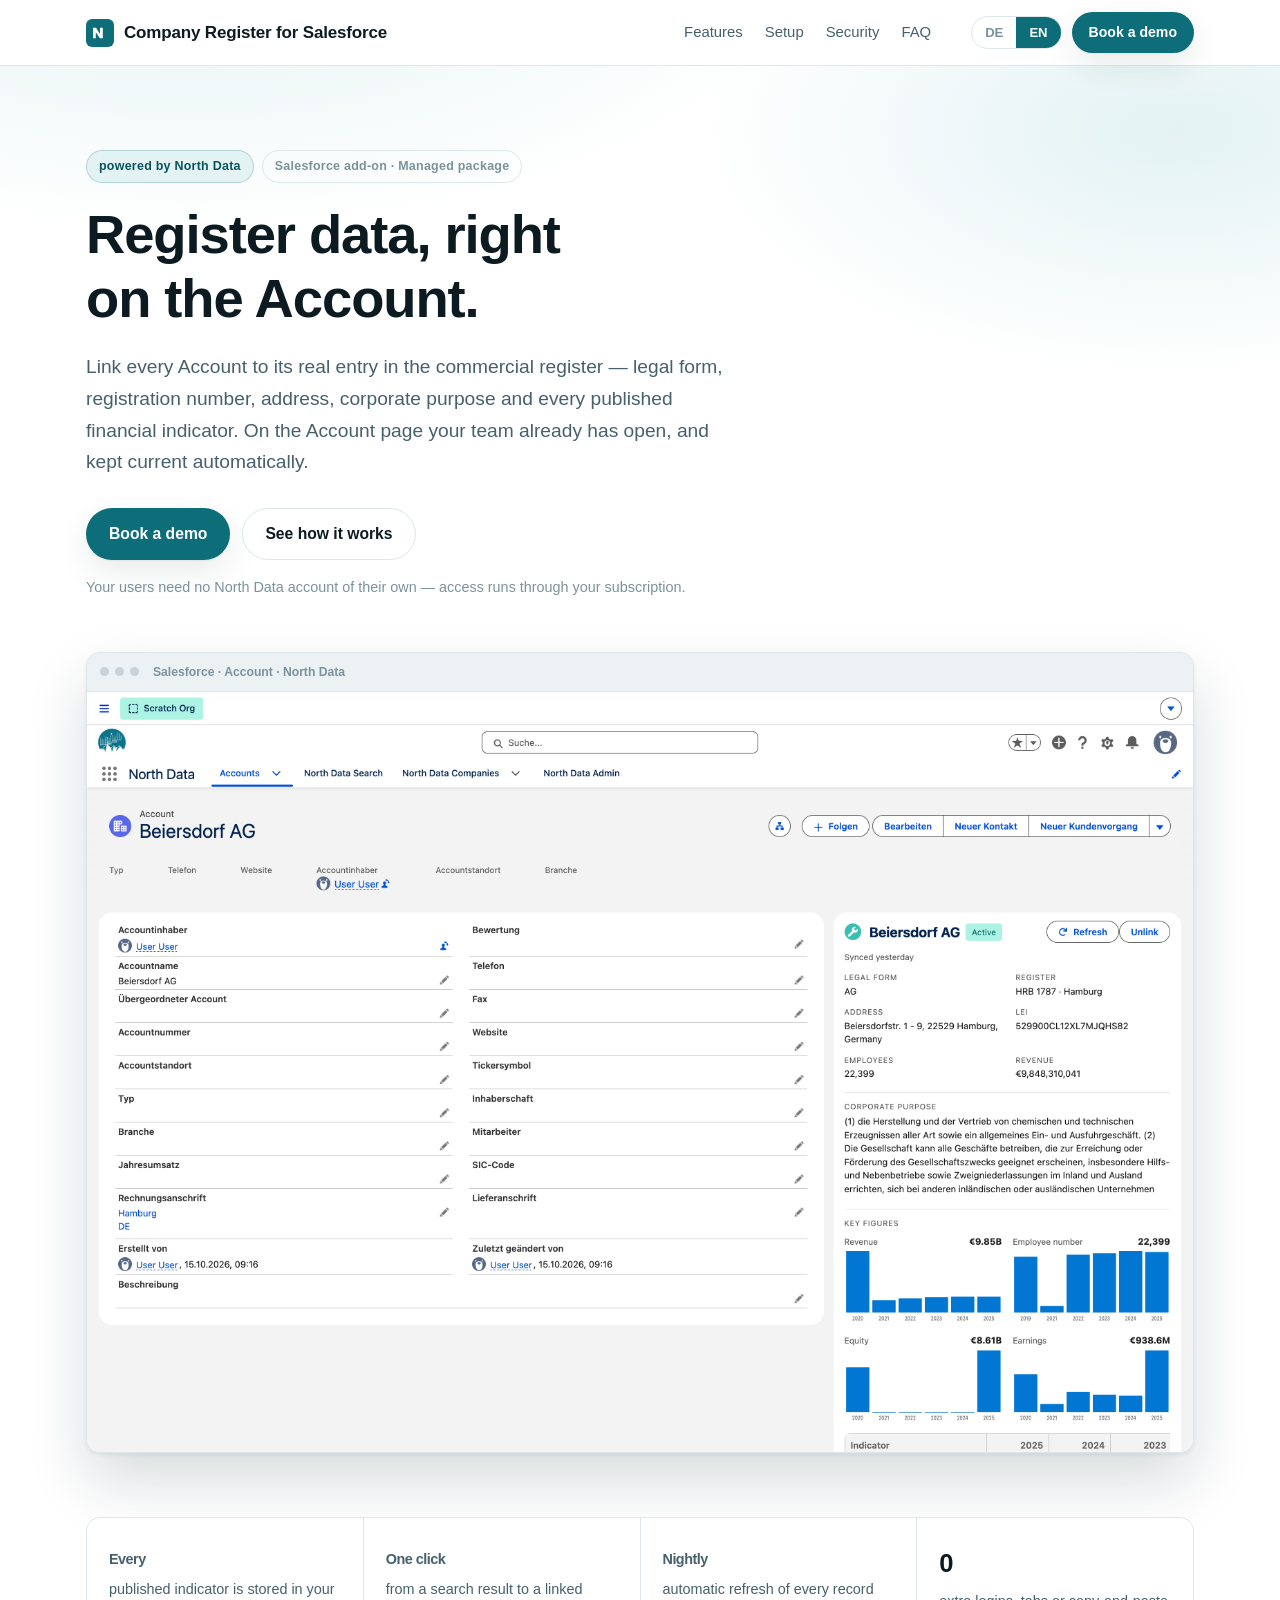
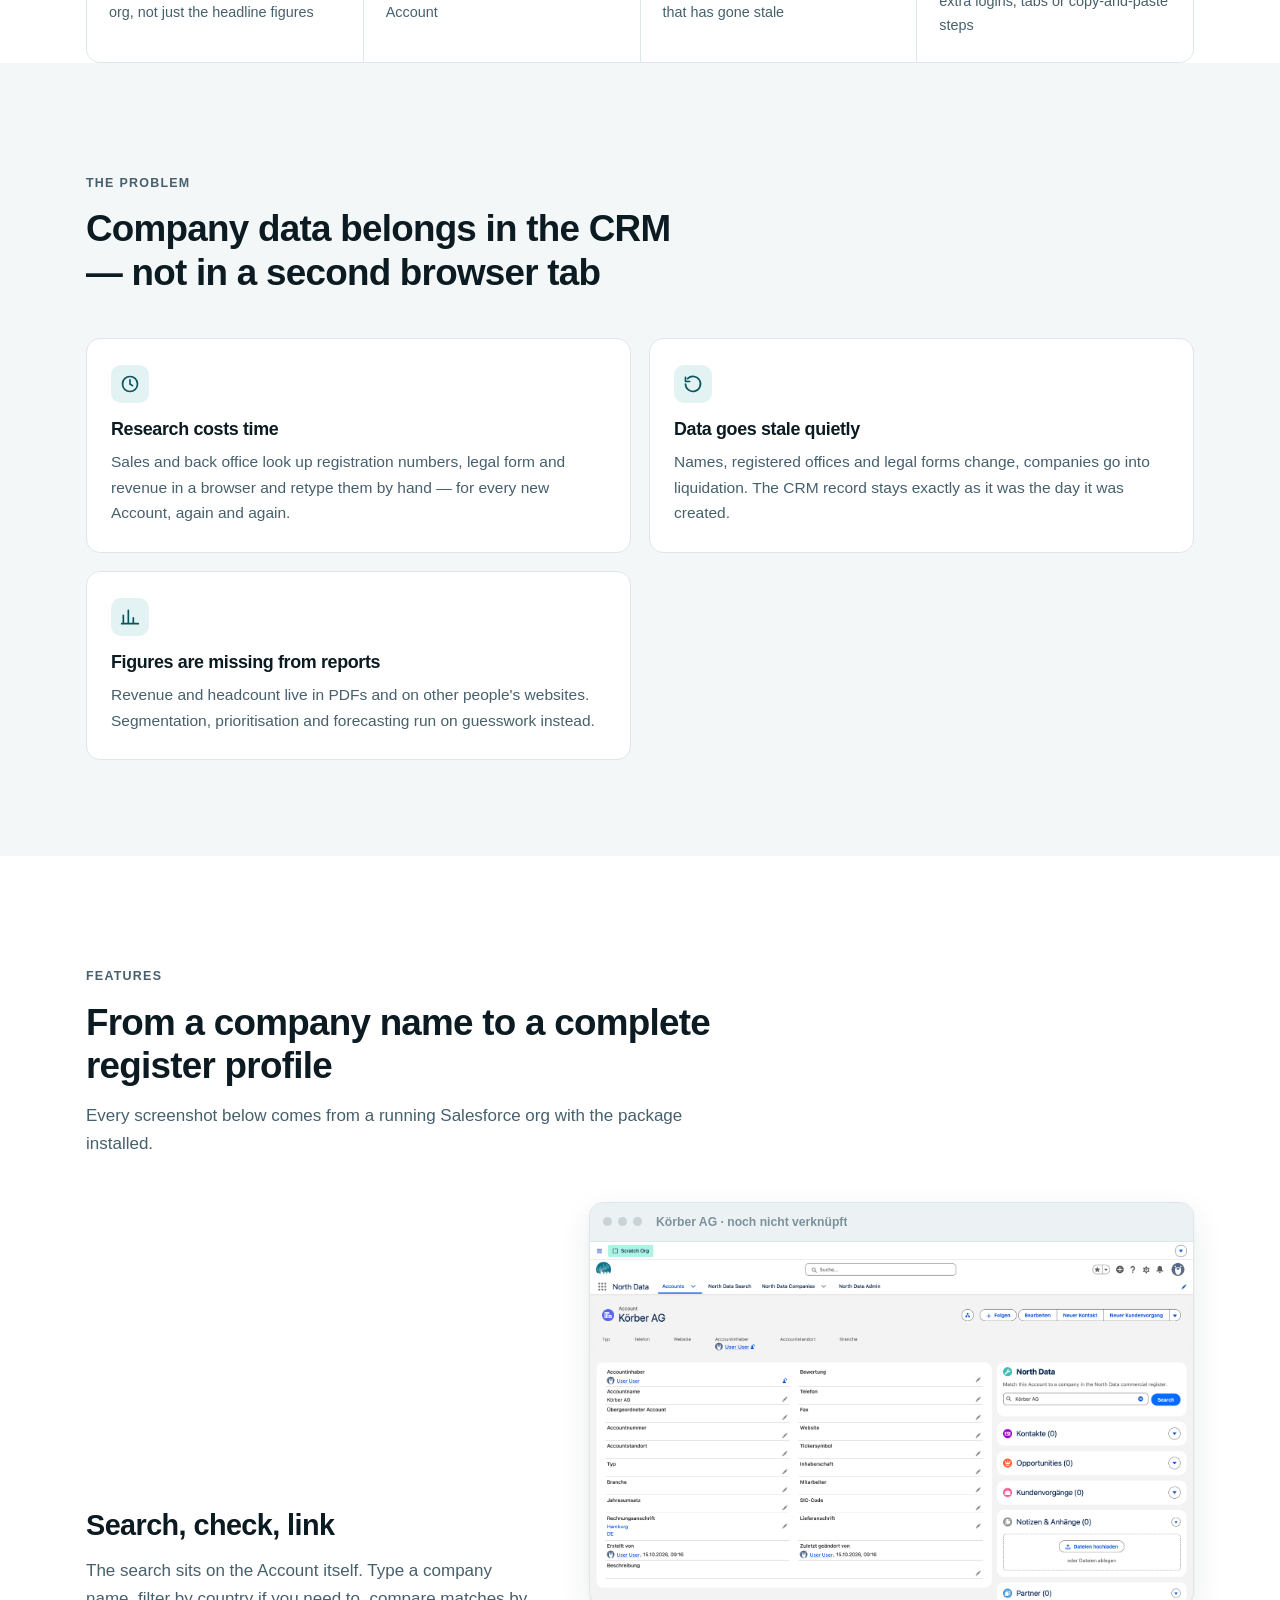
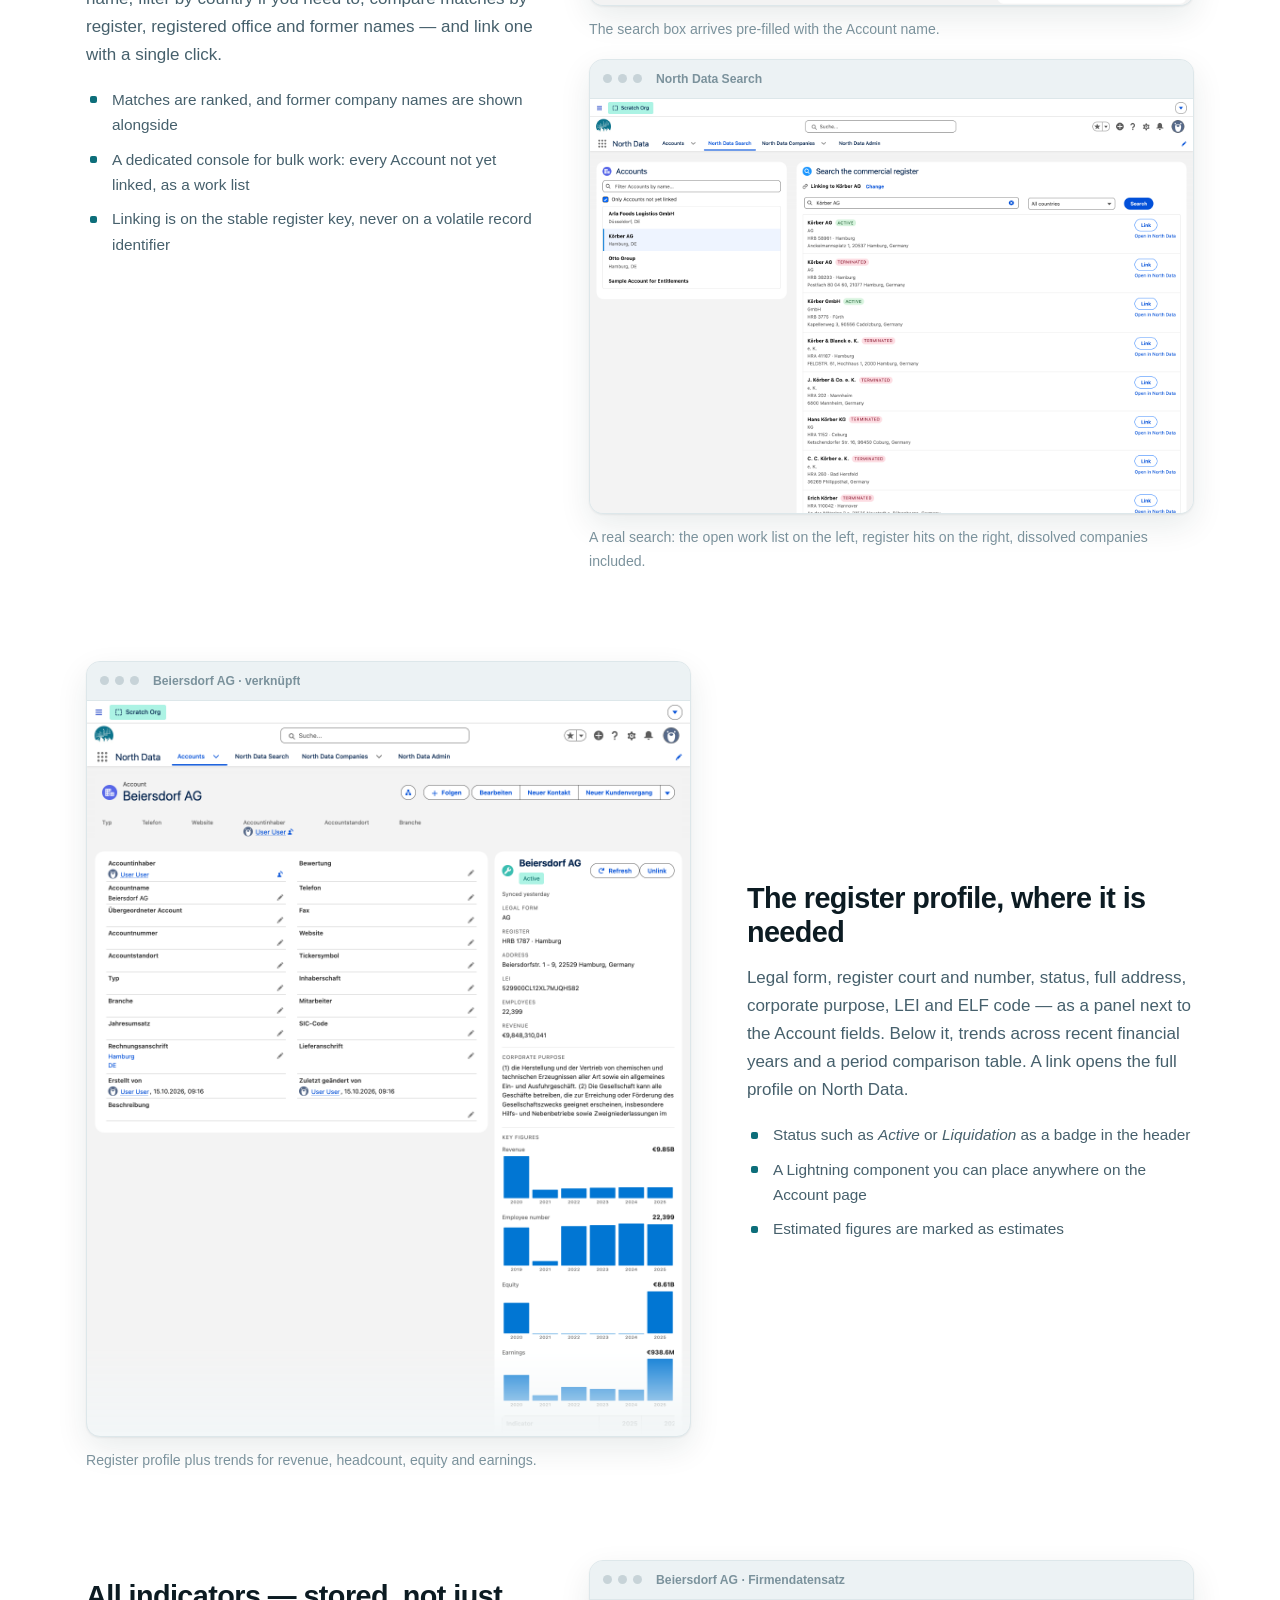
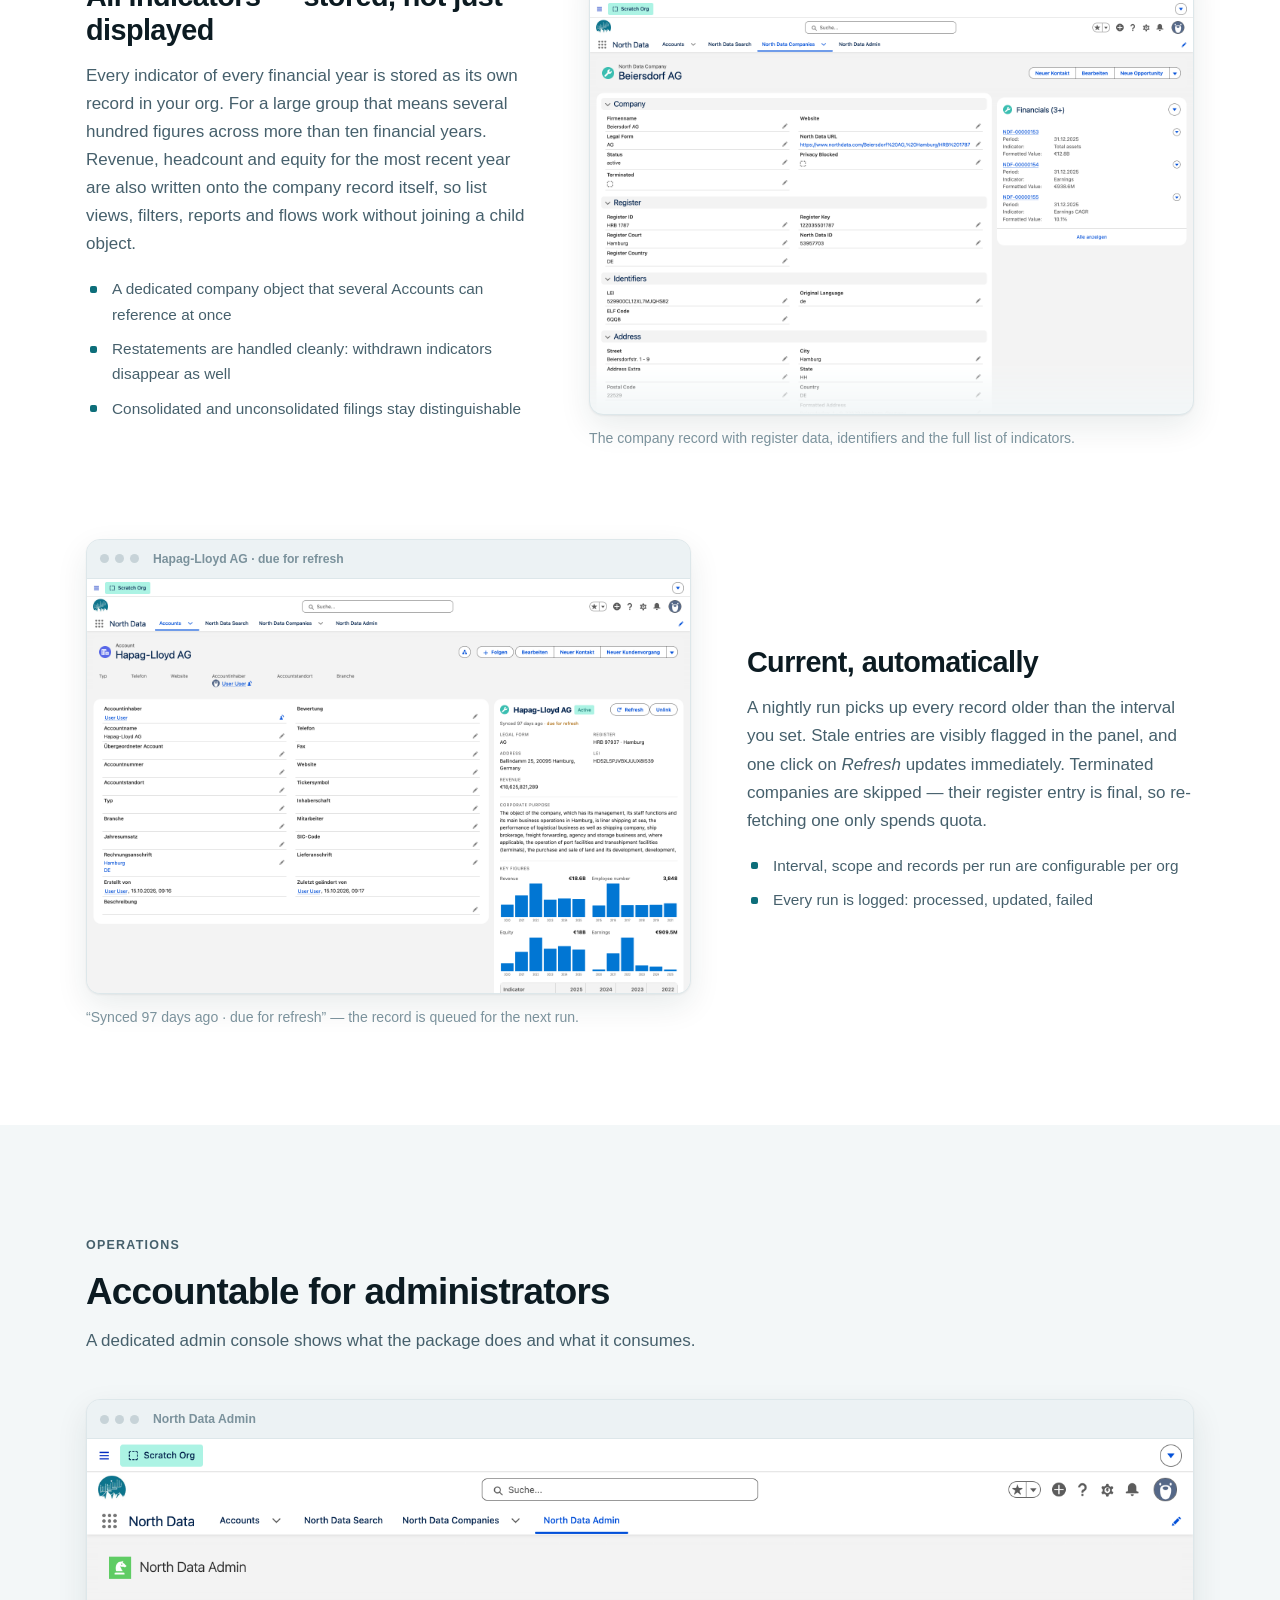
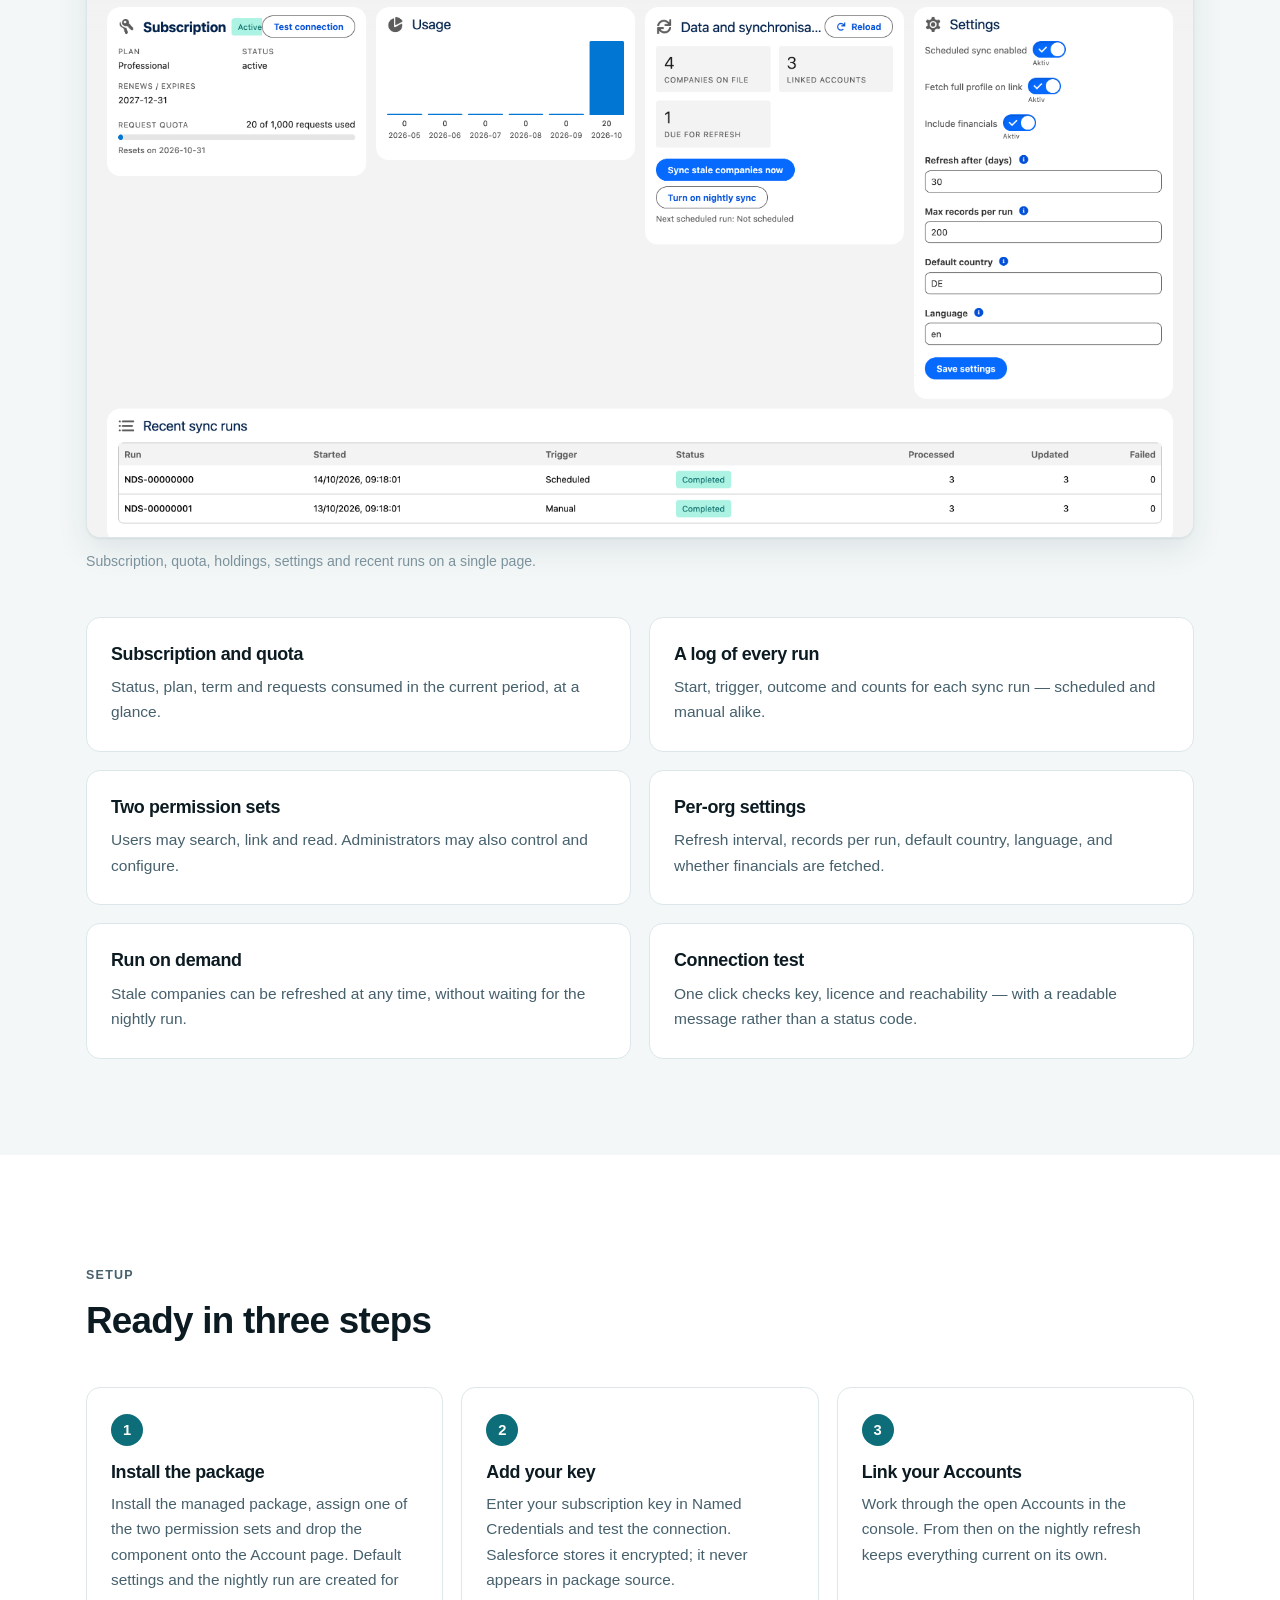
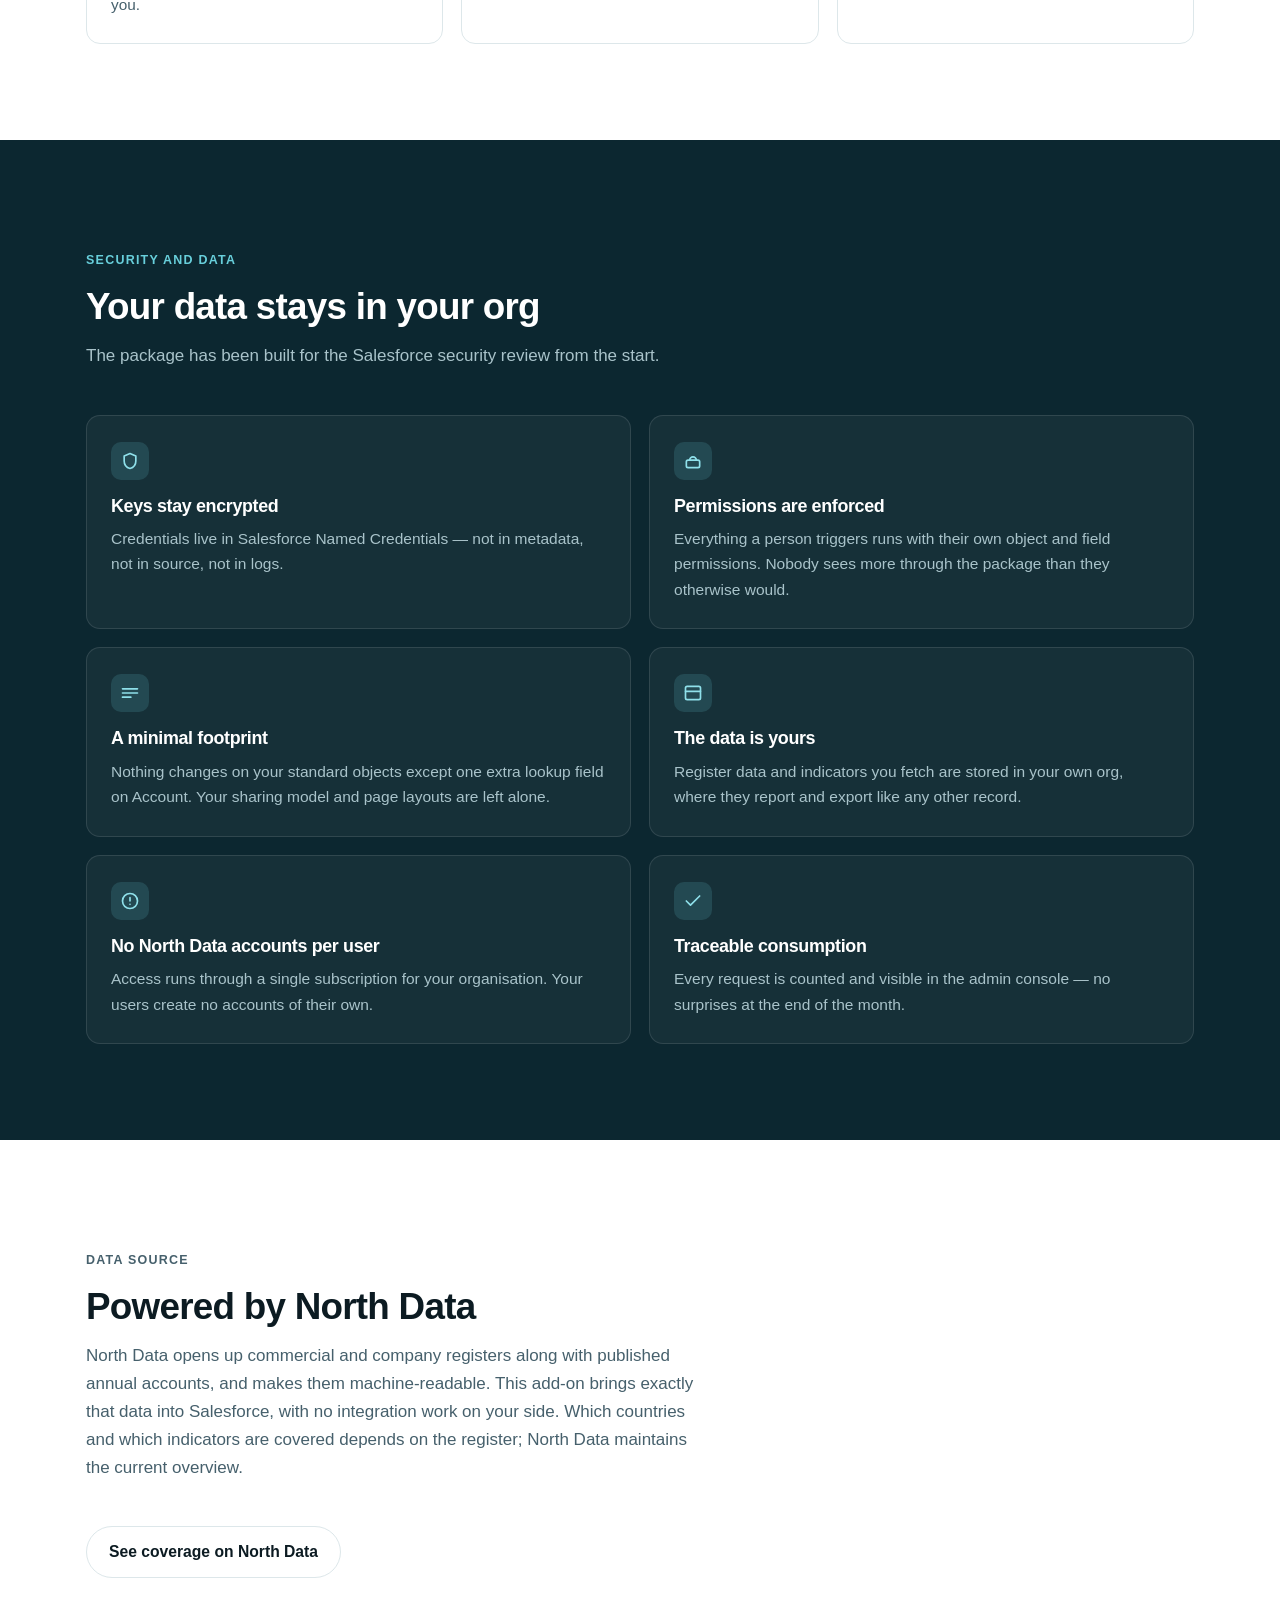
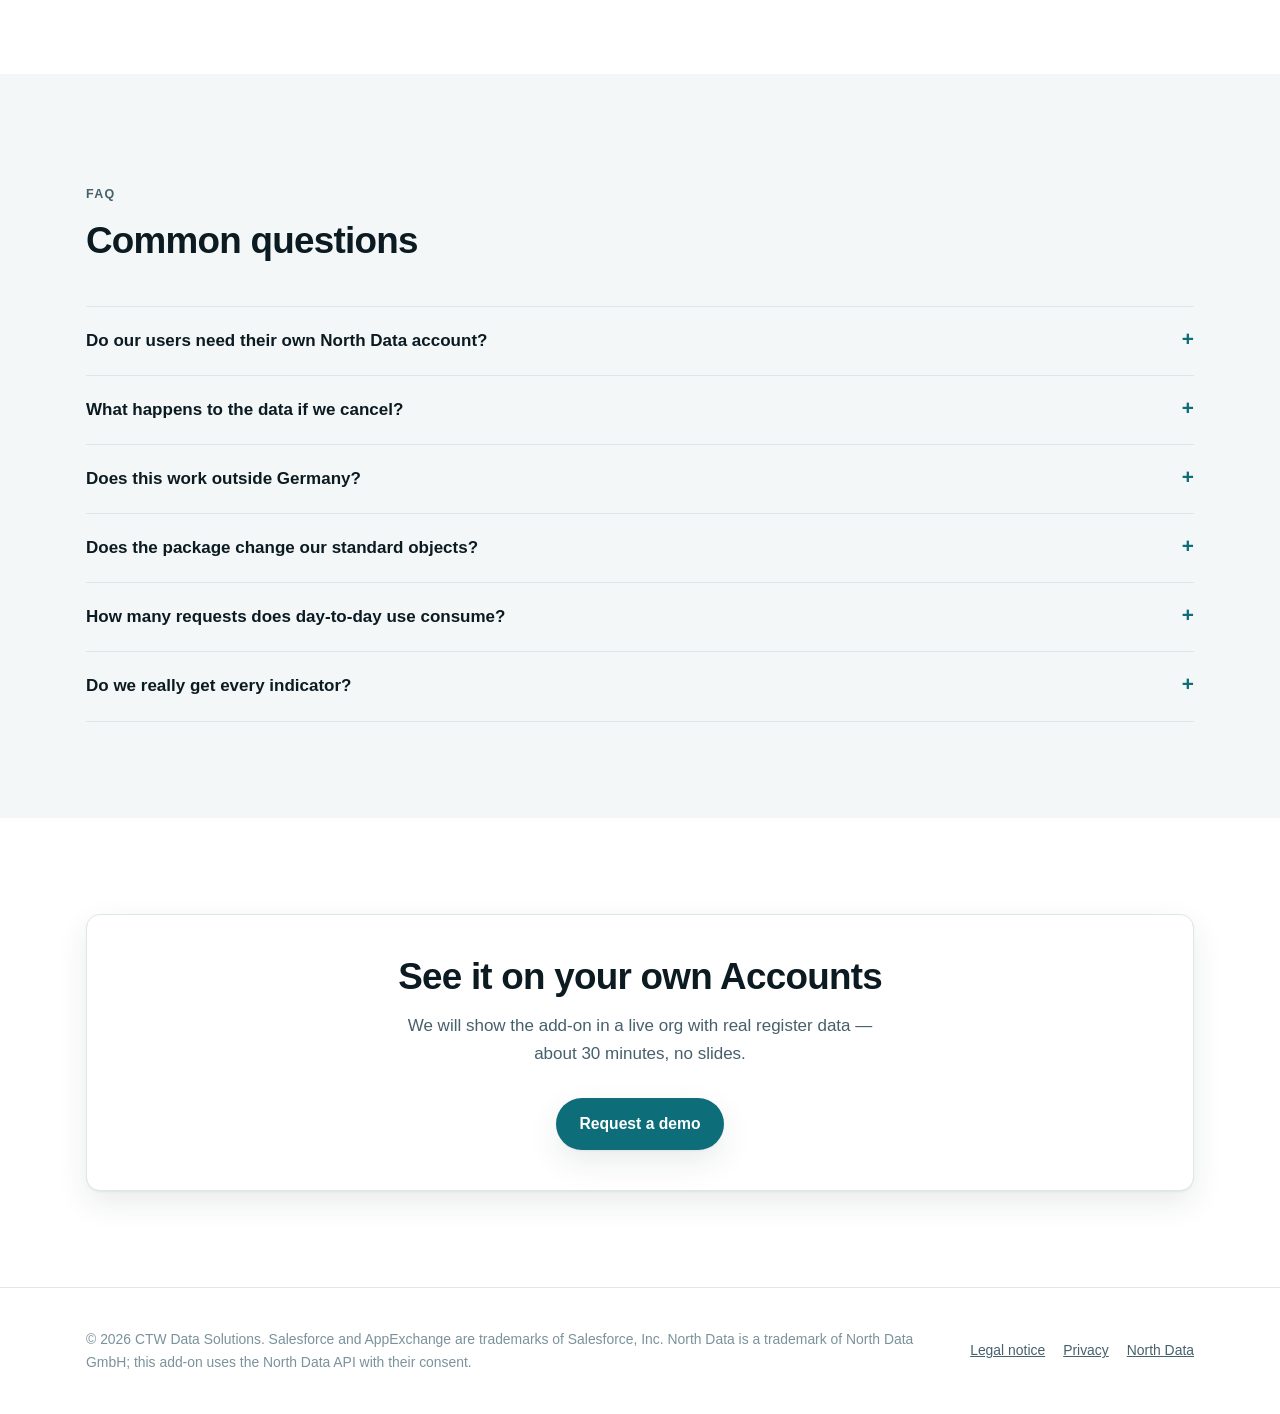
==== index.html @ 54452b5a "Produktseite: Handelsregister für Salesforce Statische Vertriebs- und Produktseite, Deutsch und Engl" ====
<!doctype html>
<html lang="de" data-lang="de">
<head>
<meta charset="utf-8">
<meta name="viewport" content="width=device-width, initial-scale=1">
<title>Company Register for Salesforce</title>
<meta name="description" content="Salesforce add-on, powered by North Data: link every Account to its commercial register entry and keep register profile, address and financial indicators current.">
<!-- Keep the page out of search results until the Impressum is complete.
     Delete this line to let it be indexed. -->
<meta name="robots" content="noindex">
<meta property="og:title" content="Company Register for Salesforce">
<meta property="og:description" content="Handelsregister-Daten direkt am Account — powered by North Data.">
<meta property="og:type" content="website">
<link rel="stylesheet" href="styles.css">
<link rel="icon" href="data:image/svg+xml,<svg xmlns='http://www.w3.org/2000/svg' viewBox='0 0 32 32'><rect width='32' height='32' rx='7' fill='%230d6e7a'/><path d='M8 22V10h3.4l4.6 7.2V10h3.2v12h-3.3L11.2 15v7z' fill='white'/></svg>">
<script>
  /* Pick the language before first paint so the page never flashes the wrong one. */
  (function () {
    var lang = 'de';
    try {
      var saved = localStorage.getItem('nd-lang');
      if (saved === 'de' || saved === 'en') lang = saved;
      else if (!/^de/i.test(navigator.language || '')) lang = 'en';
    } catch (e) { /* private mode, blocked storage — keep the default */ }
    document.documentElement.setAttribute('data-lang', lang);
    document.documentElement.setAttribute('lang', lang);
  })();
</script>
</head>
<body>

<header>
  <nav class="nav">
    <a class="brand" href="#top">
      <svg width="28" height="28" viewBox="0 0 32 32" aria-hidden="true">
        <rect width="32" height="32" rx="7" fill="#0d6e7a"/>
        <path d="M8 22V10h3.4l4.6 7.2V10h3.2v12h-3.3L11.2 15v7z" fill="#fff"/>
      </svg>
      <span data-lang="de">Handelsregister für Salesforce</span>
      <span data-lang="en">Company Register for Salesforce</span>
    </a>

    <div class="nav-links">
      <a href="#features"><span data-lang="de">Funktionen</span><span data-lang="en">Features</span></a>
      <a href="#how"><span data-lang="de">Einrichtung</span><span data-lang="en">Setup</span></a>
      <a href="#security"><span data-lang="de">Sicherheit</span><span data-lang="en">Security</span></a>
      <a href="#faq">FAQ</a>
    </div>

    <div class="nav-actions">
      <div class="lang" role="group" aria-label="Sprache / Language">
        <button type="button" data-set-lang="de" aria-pressed="true">DE</button>
        <button type="button" data-set-lang="en" aria-pressed="false">EN</button>
      </div>
      <a class="btn btn-primary btn-sm" href="#contact">
        <span data-lang="de">Demo</span><span data-lang="en">Book a demo</span>
      </a>
    </div>
  </nav>
</header>

<main id="top">

<!-- ============================ HERO ============================ -->
<section class="hero">
  <div class="wrap">
    <div class="badge-row">
      <span class="badge">powered by North Data</span>
      <span class="badge neutral">
        <span data-lang="de">Salesforce Add-on · Managed Package</span>
        <span data-lang="en">Salesforce add-on · Managed package</span>
      </span>
    </div>

    <h1>
      <span data-lang="de">Handelsregister&shy;daten, direkt am Account.</span>
      <span data-lang="en">Register data, right on the Account.</span>
    </h1>

    <p class="lead">
      <span data-lang="de">Verknüpfen Sie jeden Account mit seinem echten Eintrag im Handelsregister — Rechtsform, Registernummer, Anschrift, Unternehmensgegenstand und sämtliche veröffentlichten Bilanzkennzahlen. Auf der Account-Seite, die Ihr Team ohnehin geöffnet hat, und automatisch aktuell gehalten.</span>
      <span data-lang="en">Link every Account to its real entry in the commercial register — legal form, registration number, address, corporate purpose and every published financial indicator. On the Account page your team already has open, and kept current automatically.</span>
    </p>

    <div class="cta-row">
      <a class="btn btn-primary" href="#contact">
        <span data-lang="de">Demo vereinbaren</span><span data-lang="en">Book a demo</span>
      </a>
      <a class="btn btn-ghost" href="#features">
        <span data-lang="de">Funktionen ansehen</span><span data-lang="en">See how it works</span>
      </a>
    </div>

    <p class="hero-note">
      <span data-lang="de">Ihre Nutzer brauchen kein eigenes North-Data-Konto — der Zugang läuft über Ihr Abonnement.</span>
      <span data-lang="en">Your users need no North Data account of their own — access runs through your subscription.</span>
    </p>

    <div class="hero-shot">
      <div class="shot big">
        <div class="shot-bar">
          <span class="dot"></span><span class="dot"></span><span class="dot"></span>
          <span class="shot-title">Salesforce · Account · North Data</span>
        </div>
        <img src="img/01-account-linked.png" width="3200" height="2200"
             alt="Salesforce Account-Seite der Beiersdorf AG mit dem North-Data-Panel: Rechtsform AG, HRB 1787 Hamburg, Anschrift, LEI, 22.399 Mitarbeiter, 9,85 Mrd. Euro Umsatz und vier Kennzahlenverläufe.">
      </div>
    </div>

    <div class="stats">
      <div class="stat">
        <b><span data-lang="de">Alle</span><span data-lang="en">Every</span></b>
        <span data-lang="de">veröffentlichten Kennzahlen werden gespeichert, nicht nur die Headline-Werte</span>
        <span data-lang="en">published indicator is stored in your org, not just the headline figures</span>
      </div>
      <div class="stat">
        <b><span data-lang="de">Ein Klick</span><span data-lang="en">One click</span></b>
        <span data-lang="de">vom Suchtreffer zum verknüpften Account</span>
        <span data-lang="en">from a search result to a linked Account</span>
      </div>
      <div class="stat">
        <b><span data-lang="de">Nächtlich</span><span data-lang="en">Nightly</span></b>
        <span data-lang="de">automatischer Abgleich aller veralteten Datensätze</span>
        <span data-lang="en">automatic refresh of every record that has gone stale</span>
      </div>
      <div class="stat">
        <b>0</b>
        <span data-lang="de">zusätzliche Logins, Tabs oder Copy-&amp;-Paste-Schritte</span>
        <span data-lang="en">extra logins, tabs or copy-and-paste steps</span>
      </div>
    </div>
  </div>
</section>

<!-- ============================ PROBLEM ============================ -->
<section class="alt">
  <div class="wrap">
    <div class="section-head">
      <p class="eyebrow"><span data-lang="de">Das Problem</span><span data-lang="en">The problem</span></p>
      <h2>
        <span data-lang="de">Firmendaten gehören ins CRM — nicht in einen zweiten Browser-Tab</span>
        <span data-lang="en">Company data belongs in the CRM — not in a second browser tab</span>
      </h2>
    </div>

    <div class="grid cols-3">
      <div class="card">
        <div class="icon" aria-hidden="true">
          <svg width="20" height="20" viewBox="0 0 24 24" fill="none" stroke="currentColor" stroke-width="2" stroke-linecap="round"><circle cx="12" cy="12" r="9"/><path d="M12 7v5l3 2"/></svg>
        </div>
        <h3><span data-lang="de">Recherche kostet Zeit</span><span data-lang="en">Research costs time</span></h3>
        <p>
          <span data-lang="de">Vertrieb und Backoffice suchen Registernummer, Rechtsform und Umsatz im Browser und tippen sie von Hand ab — bei jedem neuen Account aufs Neue.</span>
          <span data-lang="en">Sales and back office look up registration numbers, legal form and revenue in a browser and retype them by hand — for every new Account, again and again.</span>
        </p>
      </div>

      <div class="card">
        <div class="icon" aria-hidden="true">
          <svg width="20" height="20" viewBox="0 0 24 24" fill="none" stroke="currentColor" stroke-width="2" stroke-linecap="round" stroke-linejoin="round"><path d="M3 12a9 9 0 1 0 2.6-6.4"/><path d="M3 4v5h5"/></svg>
        </div>
        <h3><span data-lang="de">Daten veralten still</span><span data-lang="en">Data goes stale quietly</span></h3>
        <p>
          <span data-lang="de">Firmierung, Sitz und Rechtsform ändern sich, Gesellschaften gehen in Liquidation. Der CRM-Datensatz bleibt, wie er am Tag der Anlage war.</span>
          <span data-lang="en">Names, registered offices and legal forms change, companies go into liquidation. The CRM record stays exactly as it was the day it was created.</span>
        </p>
      </div>

      <div class="card">
        <div class="icon" aria-hidden="true">
          <svg width="20" height="20" viewBox="0 0 24 24" fill="none" stroke="currentColor" stroke-width="2" stroke-linecap="round" stroke-linejoin="round"><path d="M4 20V10M10 20V4M16 20v-7M22 20H2"/></svg>
        </div>
        <h3><span data-lang="de">Zahlen fehlen im Bericht</span><span data-lang="en">Figures are missing from reports</span></h3>
        <p>
          <span data-lang="de">Umsatz und Mitarbeiterzahl stehen in PDFs und auf fremden Websites. Segmentierung, Priorisierung und Forecast arbeiten deshalb mit Schätzungen.</span>
          <span data-lang="en">Revenue and headcount live in PDFs and on other people's websites. Segmentation, prioritisation and forecasting run on guesswork instead.</span>
        </p>
      </div>
    </div>
  </div>
</section>

<!-- ============================ FEATURES ============================ -->
<section id="features">
  <div class="wrap">
    <div class="section-head">
      <p class="eyebrow"><span data-lang="de">Funktionen</span><span data-lang="en">Features</span></p>
      <h2>
        <span data-lang="de">Vom Firmennamen zum vollständigen Registerprofil</span>
        <span data-lang="en">From a company name to a complete register profile</span>
      </h2>
      <p>
        <span data-lang="de">Alle Abbildungen stammen aus einer laufenden Salesforce-Org mit installiertem Paket.</span>
        <span data-lang="en">Every screenshot below comes from a running Salesforce org with the package installed.</span>
      </p>
    </div>

    <!-- F1 -->
    <div class="feature">
      <div class="feature-text">
        <h3><span data-lang="de">Suchen, prüfen, verknüpfen</span><span data-lang="en">Search, check, link</span></h3>
        <p>
          <span data-lang="de">Die Suche sitzt direkt im Account. Firmenname eintippen, optional nach Land filtern, Treffer mit Register, Sitz und früheren Firmierungen vergleichen — und mit einem Klick verknüpfen.</span>
          <span data-lang="en">The search sits on the Account itself. Type a company name, filter by country if you need to, compare matches by register, registered office and former names — and link one with a single click.</span>
        </p>
        <ul>
          <li><span data-lang="de">Treffer sind nach Übereinstimmung sortiert, frühere Firmierungen werden mit ausgewiesen</span><span data-lang="en">Matches are ranked, and former company names are shown alongside</span></li>
          <li><span data-lang="de">Eigene Konsole für die Massenarbeit: alle noch nicht verknüpften Accounts als Arbeitsliste</span><span data-lang="en">A dedicated console for bulk work: every Account not yet linked, as a work list</span></li>
          <li><span data-lang="de">Verknüpft wird auf den stabilen Registerschlüssel, nicht auf einen flüchtigen Datensatz-Identifier</span><span data-lang="en">Linking is on the stable register key, never on a volatile record identifier</span></li>
        </ul>
      </div>
      <div class="feature-media">
        <div class="media-stack">
          <figure>
            <div class="shot">
              <div class="shot-bar"><span class="dot"></span><span class="dot"></span><span class="dot"></span><span class="shot-title">Körber AG · noch nicht verknüpft</span></div>
              <img src="img/03-account-unlinked.png" loading="lazy" width="3200" height="1925"
                   alt="Account-Seite der Körber AG mit dem North-Data-Suchfeld, vorbelegt mit dem Accountnamen.">
            </div>
            <figcaption>
              <span data-lang="de">Das Suchfeld ist mit dem Accountnamen vorbelegt.</span>
              <span data-lang="en">The search box arrives pre-filled with the Account name.</span>
            </figcaption>
          </figure>
          <figure>
            <div class="shot">
              <div class="shot-bar"><span class="dot"></span><span class="dot"></span><span class="dot"></span><span class="shot-title">North Data Search</span></div>
              <img src="img/04-search-console.png" loading="lazy" width="3200" height="2200"
                   alt="Suchkonsole: links die noch nicht verknüpften Accounts, rechts acht Treffer zu „Körber AG“ mit Register, Anschrift und Status aktiv oder erloschen.">
            </div>
            <figcaption>
              <span data-lang="de">Eine echte Suche: links die offene Arbeitsliste, rechts die Treffer aus dem Register, erloschene Gesellschaften inbegriffen.</span>
              <span data-lang="en">A real search: the open work list on the left, register hits on the right, dissolved companies included.</span>
            </figcaption>
          </figure>
        </div>
      </div>
    </div>

    <!-- F2 -->
    <div class="feature flip">
      <div class="feature-text">
        <h3><span data-lang="de">Das Registerprofil, wo es gebraucht wird</span><span data-lang="en">The register profile, where it is needed</span></h3>
        <p>
          <span data-lang="de">Rechtsform, Registergericht und Registernummer, Status, vollständige Anschrift, Unternehmensgegenstand, LEI und ELF-Code — als Panel neben den Account-Feldern. Darunter die Verläufe der letzten Geschäftsjahre und eine Vergleichstabelle. Ein Link führt auf das vollständige Profil bei North Data.</span>
          <span data-lang="en">Legal form, register court and number, status, full address, corporate purpose, LEI and ELF code — as a panel next to the Account fields. Below it, trends across recent financial years and a period comparison table. A link opens the full profile on North Data.</span>
        </p>
        <ul>
          <li><span data-lang="de">Status wie <em>Active</em> oder <em>Liquidation</em> als Abzeichen in der Überschrift</span><span data-lang="en">Status such as <em>Active</em> or <em>Liquidation</em> as a badge in the header</span></li>
          <li><span data-lang="de">Als Lightning-Komponente frei auf der Account-Seite platzierbar</span><span data-lang="en">A Lightning component you can place anywhere on the Account page</span></li>
          <li><span data-lang="de">Geschätzte Werte sind als solche gekennzeichnet</span><span data-lang="en">Estimated figures are marked as estimates</span></li>
        </ul>
      </div>
      <div class="feature-media">
        <figure>
          <div class="shot tall">
            <div class="shot-bar"><span class="dot"></span><span class="dot"></span><span class="dot"></span><span class="shot-title">Beiersdorf AG · verknüpft</span></div>
            <img src="img/07-account-narrow.png" loading="lazy" width="2560" height="3120"
                 alt="Das North-Data-Panel der Beiersdorf AG mit Registerprofil und den Verläufen für Umsatz, Mitarbeiterzahl, Eigenkapital und Jahresüberschuss von 2019 bis 2025.">
          </div>
          <figcaption>
            <span data-lang="de">Registerprofil und Verläufe für Umsatz, Mitarbeiter, Eigenkapital und Jahresüberschuss.</span>
            <span data-lang="en">Register profile plus trends for revenue, headcount, equity and earnings.</span>
          </figcaption>
        </figure>
      </div>
    </div>

    <!-- F3 -->
    <div class="feature">
      <div class="feature-text">
        <h3><span data-lang="de">Alle Kennzahlen — gespeichert, nicht nur angezeigt</span><span data-lang="en">All indicators — stored, not just displayed</span></h3>
        <p>
          <span data-lang="de">Jede Kennzahl jedes Geschäftsjahres wird als eigener Datensatz in Ihrer Org abgelegt. Bei einem Konzern sind das mehrere hundert Werte über mehr als zehn Geschäftsjahre. Umsatz, Mitarbeiterzahl und Eigenkapital des jüngsten Jahres stehen zusätzlich direkt auf dem Firmendatensatz — damit funktionieren Listenansichten, Filter, Berichte und Flows ohne Umweg über eine Verknüpfung.</span>
          <span data-lang="en">Every indicator of every financial year is stored as its own record in your org. For a large group that means several hundred figures across more than ten financial years. Revenue, headcount and equity for the most recent year are also written onto the company record itself, so list views, filters, reports and flows work without joining a child object.</span>
        </p>
        <ul>
          <li><span data-lang="de">Ein eigenes Firmenobjekt, das mehrere Accounts gemeinsam referenzieren können</span><span data-lang="en">A dedicated company object that several Accounts can reference at once</span></li>
          <li><span data-lang="de">Restatements werden sauber übernommen: zurückgezogene Kennzahlen verschwinden auch</span><span data-lang="en">Restatements are handled cleanly: withdrawn indicators disappear as well</span></li>
          <li><span data-lang="de">Konsolidierte und nicht konsolidierte Abschlüsse bleiben unterscheidbar</span><span data-lang="en">Consolidated and unconsolidated filings stay distinguishable</span></li>
        </ul>
      </div>
      <div class="feature-media">
        <figure>
          <div class="shot tall">
            <div class="shot-bar"><span class="dot"></span><span class="dot"></span><span class="dot"></span><span class="shot-title">Beiersdorf AG · Firmendatensatz</span></div>
            <img src="img/06-company-record.png" loading="lazy" width="3200" height="2200"
                 alt="Firmendatensatz der Beiersdorf AG mit Register-, Identifikations- und Adressfeldern sowie der Liste der gespeicherten Kennzahlen.">
          </div>
          <figcaption>
            <span data-lang="de">Der Firmendatensatz mit Registerdaten, Identifikatoren und der vollständigen Kennzahlenliste.</span>
            <span data-lang="en">The company record with register data, identifiers and the full list of indicators.</span>
          </figcaption>
        </figure>
      </div>
    </div>

    <!-- F4 -->
    <div class="feature flip">
      <div class="feature-text">
        <h3><span data-lang="de">Automatisch aktuell</span><span data-lang="en">Current, automatically</span></h3>
        <p>
          <span data-lang="de">Ein nächtlicher Lauf holt alle Datensätze nach, die älter sind als die von Ihnen gesetzte Frist. Veraltete Einträge sind im Panel sichtbar markiert, und ein Klick auf <em>Refresh</em> aktualisiert sofort. Beendete Gesellschaften werden übersprungen — ihr Registereintrag ist endgültig, ein erneuter Abruf verbraucht nur Kontingent.</span>
          <span data-lang="en">A nightly run picks up every record older than the interval you set. Stale entries are visibly flagged in the panel, and one click on <em>Refresh</em> updates immediately. Terminated companies are skipped — their register entry is final, so re-fetching one only spends quota.</span>
        </p>
        <ul>
          <li><span data-lang="de">Frist, Umfang und Anzahl je Lauf sind pro Org einstellbar</span><span data-lang="en">Interval, scope and records per run are configurable per org</span></li>
          <li><span data-lang="de">Jeder Lauf wird protokolliert: verarbeitet, aktualisiert, fehlgeschlagen</span><span data-lang="en">Every run is logged: processed, updated, failed</span></li>
        </ul>
      </div>
      <div class="feature-media">
        <figure>
          <div class="shot">
            <div class="shot-bar"><span class="dot"></span><span class="dot"></span><span class="dot"></span><span class="shot-title">Hapag-Lloyd AG · due for refresh</span></div>
            <img src="img/02-account-stale.png" loading="lazy" width="3200" height="2200"
                 alt="Account der Hapag-Lloyd AG mit dem Hinweis „Synced 97 days ago · due for refresh“ neben dem Synchronisationsdatum.">
          </div>
          <figcaption>
            <span data-lang="de">„Synced 97 days ago · due for refresh" — der Datensatz ist zum Abgleich vorgemerkt.</span>
            <span data-lang="en">“Synced 97 days ago · due for refresh” — the record is queued for the next run.</span>
          </figcaption>
        </figure>
      </div>
    </div>
  </div>
</section>

<!-- ============================ ADMIN / OPERATIONS ============================ -->
<section class="alt">
  <div class="wrap">
    <div class="section-head">
      <p class="eyebrow"><span data-lang="de">Betrieb</span><span data-lang="en">Operations</span></p>
      <h2>
        <span data-lang="de">Für Administratoren nachvollziehbar</span>
        <span data-lang="en">Accountable for administrators</span>
      </h2>
      <p>
        <span data-lang="de">Eine eigene Admin-Konsole zeigt, was das Paket tut und was es verbraucht.</span>
        <span data-lang="en">A dedicated admin console shows what the package does and what it consumes.</span>
      </p>
    </div>

    <figure style="margin-bottom:44px">
      <div class="shot">
        <div class="shot-bar"><span class="dot"></span><span class="dot"></span><span class="dot"></span><span class="shot-title">North Data Admin</span></div>
        <img src="img/05-admin-console.png" loading="lazy" width="3200" height="2017"
             alt="Admin-Konsole: Abonnement aktiv, Tarif Professional, 20 von 1.000 Abrufen verbraucht, Verbrauchsverlauf, vier Unternehmen und drei verknüpfte Accounts, Einstellungen und die letzten Synchronisationsläufe.">
      </div>
      <figcaption>
        <span data-lang="de">Abonnement, Kontingent, Bestand, Einstellungen und die letzten Läufe auf einer Seite.</span>
        <span data-lang="en">Subscription, quota, holdings, settings and recent runs on a single page.</span>
      </figcaption>
    </figure>

    <div class="grid cols-3">
      <div class="card">
        <h3><span data-lang="de">Abonnement und Kontingent</span><span data-lang="en">Subscription and quota</span></h3>
        <p><span data-lang="de">Status, Tarif, Laufzeit und verbrauchte Abrufe der laufenden Periode auf einen Blick.</span><span data-lang="en">Status, plan, term and requests consumed in the current period, at a glance.</span></p>
      </div>
      <div class="card">
        <h3><span data-lang="de">Protokoll jedes Laufs</span><span data-lang="en">A log of every run</span></h3>
        <p><span data-lang="de">Start, Auslöser, Ergebnis und Zahlen je Synchronisationslauf — geplant wie manuell.</span><span data-lang="en">Start, trigger, outcome and counts for each sync run — scheduled and manual alike.</span></p>
      </div>
      <div class="card">
        <h3><span data-lang="de">Zwei Berechtigungssätze</span><span data-lang="en">Two permission sets</span></h3>
        <p><span data-lang="de">Nutzer dürfen suchen, verknüpfen und lesen. Administratoren zusätzlich steuern und konfigurieren.</span><span data-lang="en">Users may search, link and read. Administrators may also control and configure.</span></p>
      </div>
      <div class="card">
        <h3><span data-lang="de">Einstellungen je Org</span><span data-lang="en">Per-org settings</span></h3>
        <p><span data-lang="de">Aktualisierungsfrist, Datensätze je Lauf, Standardland, Sprache und ob Kennzahlen mitgeladen werden.</span><span data-lang="en">Refresh interval, records per run, default country, language, and whether financials are fetched.</span></p>
      </div>
      <div class="card">
        <h3><span data-lang="de">Lauf auf Knopfdruck</span><span data-lang="en">Run on demand</span></h3>
        <p><span data-lang="de">Veraltete Unternehmen lassen sich jederzeit sofort abgleichen, ohne auf die Nacht zu warten.</span><span data-lang="en">Stale companies can be refreshed at any time, without waiting for the nightly run.</span></p>
      </div>
      <div class="card">
        <h3><span data-lang="de">Verbindungstest</span><span data-lang="en">Connection test</span></h3>
        <p><span data-lang="de">Ein Klick prüft Schlüssel, Lizenz und Erreichbarkeit — mit einer verständlichen Fehlermeldung statt eines Statuscodes.</span><span data-lang="en">One click checks key, licence and reachability — with a readable message rather than a status code.</span></p>
      </div>
    </div>
  </div>
</section>

<!-- ============================ HOW IT WORKS ============================ -->
<section id="how">
  <div class="wrap">
    <div class="section-head">
      <p class="eyebrow"><span data-lang="de">Einrichtung</span><span data-lang="en">Setup</span></p>
      <h2><span data-lang="de">In drei Schritten startklar</span><span data-lang="en">Ready in three steps</span></h2>
    </div>

    <div class="steps">
      <div class="step">
        <h3><span data-lang="de">Paket installieren</span><span data-lang="en">Install the package</span></h3>
        <p><span data-lang="de">Managed Package installieren, einen der beiden Berechtigungssätze zuweisen und die Komponente auf die Account-Seite ziehen. Standardeinstellungen und der nächtliche Lauf werden dabei automatisch angelegt.</span><span data-lang="en">Install the managed package, assign one of the two permission sets and drop the component onto the Account page. Default settings and the nightly run are created for you.</span></p>
      </div>
      <div class="step">
        <h3><span data-lang="de">Schlüssel hinterlegen</span><span data-lang="en">Add your key</span></h3>
        <p><span data-lang="de">Ihren Abonnementschlüssel in den Named Credentials eintragen und die Verbindung testen. Salesforce speichert ihn verschlüsselt; er steht nie im Paketquellcode.</span><span data-lang="en">Enter your subscription key in Named Credentials and test the connection. Salesforce stores it encrypted; it never appears in package source.</span></p>
      </div>
      <div class="step">
        <h3><span data-lang="de">Accounts verknüpfen</span><span data-lang="en">Link your Accounts</span></h3>
        <p><span data-lang="de">Über die Konsole die offenen Accounts abarbeiten. Ab dann hält der nächtliche Abgleich die Daten ohne weiteres Zutun aktuell.</span><span data-lang="en">Work through the open Accounts in the console. From then on the nightly refresh keeps everything current on its own.</span></p>
      </div>
    </div>
  </div>
</section>

<!-- ============================ SECURITY ============================ -->
<section id="security" class="band">
  <div class="wrap">
    <div class="section-head">
      <p class="eyebrow"><span data-lang="de">Sicherheit und Daten</span><span data-lang="en">Security and data</span></p>
      <h2><span data-lang="de">Ihre Daten bleiben in Ihrer Org</span><span data-lang="en">Your data stays in your org</span></h2>
      <p>
        <span data-lang="de">Das Paket ist von Anfang an für die Salesforce-Sicherheitsprüfung gebaut worden.</span>
        <span data-lang="en">The package has been built for the Salesforce security review from the start.</span>
      </p>
    </div>

    <div class="grid cols-3">
      <div class="card">
        <div class="icon" aria-hidden="true">
          <svg width="20" height="20" viewBox="0 0 24 24" fill="none" stroke="currentColor" stroke-width="2" stroke-linecap="round" stroke-linejoin="round"><path d="M12 3l7 3v6c0 4.4-2.9 7.9-7 9-4.1-1.1-7-4.6-7-9V6z"/></svg>
        </div>
        <h3><span data-lang="de">Schlüssel verschlüsselt</span><span data-lang="en">Keys stay encrypted</span></h3>
        <p><span data-lang="de">Zugangsdaten liegen in den Named Credentials von Salesforce, nicht in Metadaten, nicht im Quellcode und nicht in Logs.</span><span data-lang="en">Credentials live in Salesforce Named Credentials — not in metadata, not in source, not in logs.</span></p>
      </div>
      <div class="card">
        <div class="icon" aria-hidden="true">
          <svg width="20" height="20" viewBox="0 0 24 24" fill="none" stroke="currentColor" stroke-width="2" stroke-linecap="round" stroke-linejoin="round"><path d="M16 11a4 4 0 1 0-8 0"/><rect x="4" y="11" width="16" height="9" rx="2"/></svg>
        </div>
        <h3><span data-lang="de">Berechtigungen gelten</span><span data-lang="en">Permissions are enforced</span></h3>
        <p><span data-lang="de">Jeder Zugriff, den ein Mensch auslöst, läuft mit dessen eigenen Objekt- und Feldrechten. Niemand sieht durch das Paket mehr als sonst.</span><span data-lang="en">Everything a person triggers runs with their own object and field permissions. Nobody sees more through the package than they otherwise would.</span></p>
      </div>
      <div class="card">
        <div class="icon" aria-hidden="true">
          <svg width="20" height="20" viewBox="0 0 24 24" fill="none" stroke="currentColor" stroke-width="2" stroke-linecap="round" stroke-linejoin="round"><path d="M3 7h18M3 12h18M3 17h10"/></svg>
        </div>
        <h3><span data-lang="de">Minimaler Eingriff</span><span data-lang="en">A minimal footprint</span></h3>
        <p><span data-lang="de">An Ihren Standardobjekten ändert sich nichts außer einem zusätzlichen Nachschlagefeld am Account. Freigabemodell und Seitenlayouts bleiben unberührt.</span><span data-lang="en">Nothing changes on your standard objects except one extra lookup field on Account. Your sharing model and page layouts are left alone.</span></p>
      </div>
      <div class="card">
        <div class="icon" aria-hidden="true">
          <svg width="20" height="20" viewBox="0 0 24 24" fill="none" stroke="currentColor" stroke-width="2" stroke-linecap="round" stroke-linejoin="round"><rect x="3" y="4" width="18" height="16" rx="2"/><path d="M3 10h18"/></svg>
        </div>
        <h3><span data-lang="de">Daten bleiben bei Ihnen</span><span data-lang="en">The data is yours</span></h3>
        <p><span data-lang="de">Abgerufene Registerdaten und Kennzahlen werden in Ihrer eigenen Org gespeichert und sind dort ganz normal berichts- und exportierbar.</span><span data-lang="en">Register data and indicators you fetch are stored in your own org, where they report and export like any other record.</span></p>
      </div>
      <div class="card">
        <div class="icon" aria-hidden="true">
          <svg width="20" height="20" viewBox="0 0 24 24" fill="none" stroke="currentColor" stroke-width="2" stroke-linecap="round" stroke-linejoin="round"><circle cx="12" cy="12" r="9"/><path d="M12 8v4M12 16h.01"/></svg>
        </div>
        <h3><span data-lang="de">Keine Nutzerkonten bei North Data</span><span data-lang="en">No North Data accounts per user</span></h3>
        <p><span data-lang="de">Der Zugang läuft über ein einziges Abonnement Ihrer Organisation. Ihre Nutzer legen keine eigenen Konten an.</span><span data-lang="en">Access runs through a single subscription for your organisation. Your users create no accounts of their own.</span></p>
      </div>
      <div class="card">
        <div class="icon" aria-hidden="true">
          <svg width="20" height="20" viewBox="0 0 24 24" fill="none" stroke="currentColor" stroke-width="2" stroke-linecap="round" stroke-linejoin="round"><path d="M20 6L9 17l-5-5"/></svg>
        </div>
        <h3><span data-lang="de">Nachvollziehbarer Verbrauch</span><span data-lang="en">Traceable consumption</span></h3>
        <p><span data-lang="de">Jeder Abruf wird gezählt und ist in der Admin-Konsole einsehbar — keine Überraschung am Monatsende.</span><span data-lang="en">Every request is counted and visible in the admin console — no surprises at the end of the month.</span></p>
      </div>
    </div>
  </div>
</section>

<!-- ============================ DATA SOURCE ============================ -->
<section>
  <div class="wrap">
    <div class="section-head">
      <p class="eyebrow"><span data-lang="de">Datenquelle</span><span data-lang="en">Data source</span></p>
      <h2><span data-lang="de">Powered by North Data</span><span data-lang="en">Powered by North Data</span></h2>
      <p>
        <span data-lang="de">North Data erschließt Handels- und Unternehmensregister sowie veröffentlichte Jahresabschlüsse und macht sie maschinell auswertbar. Dieses Add-on bringt genau diese Daten in Salesforce — ohne dass Sie eine Zeile Integration bauen müssen. Welche Länder und welche Kennzahlen abgedeckt sind, hängt vom Register ab; die jeweils aktuelle Übersicht führt North Data selbst.</span>
        <span data-lang="en">North Data opens up commercial and company registers along with published annual accounts, and makes them machine-readable. This add-on brings exactly that data into Salesforce, with no integration work on your side. Which countries and which indicators are covered depends on the register; North Data maintains the current overview.</span>
      </p>
    </div>
    <a class="btn btn-ghost" href="https://www.northdata.de" target="_blank" rel="noopener">
      <span data-lang="de">Abdeckung bei North Data ansehen</span>
      <span data-lang="en">See coverage on North Data</span>
    </a>
  </div>
</section>

<!-- ============================ FAQ ============================ -->
<section id="faq" class="alt">
  <div class="wrap">
    <div class="section-head">
      <p class="eyebrow">FAQ</p>
      <h2><span data-lang="de">Häufige Fragen</span><span data-lang="en">Common questions</span></h2>
    </div>

    <div class="faq">
      <details>
        <summary><span data-lang="de">Brauchen unsere Nutzer ein eigenes North-Data-Konto?</span><span data-lang="en">Do our users need their own North Data account?</span></summary>
        <p><span data-lang="de">Nein. Ihre Organisation hat ein Abonnement, der Schlüssel wird einmal zentral hinterlegt. Für Ihre Nutzer gibt es kein zusätzliches Login und keinen zweiten Tab.</span><span data-lang="en">No. Your organisation holds one subscription and the key is entered centrally, once. For your users there is no extra login and no second tab.</span></p>
      </details>
      <details>
        <summary><span data-lang="de">Was passiert mit den Daten, wenn wir kündigen?</span><span data-lang="en">What happens to the data if we cancel?</span></summary>
        <p><span data-lang="de">Was bereits abgerufen wurde, liegt in Ihrer Org und bleibt dort. Es entfallen nur neue Abrufe und der automatische Abgleich.</span><span data-lang="en">Whatever has already been fetched sits in your org and stays there. Only new requests and the automatic refresh stop.</span></p>
      </details>
      <details>
        <summary><span data-lang="de">Funktioniert das auch außerhalb Deutschlands?</span><span data-lang="en">Does this work outside Germany?</span></summary>
        <p><span data-lang="de">Ja. Die Suche kennt einen Länderfilter, und das Paket speichert Registerland, LEI und ELF-Code mit ab. Welche Register und Kennzahlen zur Verfügung stehen, richtet sich nach der Abdeckung von North Data.</span><span data-lang="en">Yes. Search has a country filter, and the package stores register country, LEI and ELF code. Which registers and indicators are available depends on North Data's coverage.</span></p>
      </details>
      <details>
        <summary><span data-lang="de">Verändert das Paket unsere Standardobjekte?</span><span data-lang="en">Does the package change our standard objects?</span></summary>
        <p><span data-lang="de">Es kommt ein Nachschlagefeld am Account hinzu, das auf den Firmendatensatz zeigt. Mehr nicht — Freigabemodell, Layouts und bestehende Felder bleiben unverändert.</span><span data-lang="en">One lookup field is added to Account, pointing at the company record. Nothing else — sharing model, layouts and existing fields are untouched.</span></p>
      </details>
      <details>
        <summary><span data-lang="de">Wie viele Abrufe verbraucht die tägliche Arbeit?</span><span data-lang="en">How many requests does day-to-day use consume?</span></summary>
        <p><span data-lang="de">Eine Suche zählt als ein Abruf, das Verknüpfen oder Aktualisieren eines Unternehmens ebenfalls. Der nächtliche Lauf verbraucht einen Abruf je veraltetem Unternehmen und ist nach oben begrenzt. Status- und Kontingentabfragen zählen nicht mit.</span><span data-lang="en">A search counts as one request, and so does linking or refreshing a company. The nightly run spends one request per stale company and is capped. Status and quota lookups are not counted.</span></p>
      </details>
      <details>
        <summary><span data-lang="de">Bekommen wir wirklich alle Kennzahlen?</span><span data-lang="en">Do we really get every indicator?</span></summary>
        <p><span data-lang="de">Ja. Es wird nicht auf eine Auswahl reduziert: Jede Kennzahl jedes verfügbaren Geschäftsjahres wird gespeichert und bleibt in Salesforce auswertbar. Die Diagramme zeigen die vier gängigsten, die Tabelle und das Datenmodell enthalten alle.</span><span data-lang="en">Yes. Nothing is reduced to a selection: every indicator of every available financial year is stored and remains reportable in Salesforce. The charts show the four most common ones; the table and the data model hold them all.</span></p>
      </details>
    </div>
  </div>
</section>

<!-- ============================ CONTACT ============================ -->
<section id="contact">
  <div class="wrap">
    <div class="contact-box">
      <h2><span data-lang="de">Sehen Sie es an Ihren eigenen Accounts</span><span data-lang="en">See it on your own Accounts</span></h2>
      <p>
        <span data-lang="de">Wir zeigen das Add-on in einer Live-Org mit echten Registerdaten — rund 30 Minuten, ohne Folien.</span>
        <span data-lang="en">We will show the add-on in a live org with real register data — about 30 minutes, no slides.</span>
      </p>
      <div class="cta-row" style="justify-content:center">
        <a class="btn btn-primary" href="mailto:info@quick-id.com?subject=Handelsregister%20f%C3%BCr%20Salesforce%20%E2%80%93%20Demo">
          <span data-lang="de">Demo anfragen</span><span data-lang="en">Request a demo</span>
        </a>
      </div>
    </div>
  </div>
</section>

</main>

<footer>
  <div class="wrap">
    <div>
      <span data-lang="de">© <span class="year">2026</span> CTW Data Solutions. Salesforce und AppExchange sind Marken von Salesforce, Inc. North Data ist eine Marke der North Data GmbH; dieses Add-on nutzt die North Data API mit deren Zustimmung.</span>
      <span data-lang="en">© <span class="year">2026</span> CTW Data Solutions. Salesforce and AppExchange are trademarks of Salesforce, Inc. North Data is a trademark of North Data GmbH; this add-on uses the North Data API with their consent.</span>
    </div>
    <div class="footer-links">
      <a href="impressum.html"><span data-lang="de">Impressum</span><span data-lang="en">Legal notice</span></a>
      <a href="datenschutz.html"><span data-lang="de">Datenschutz</span><span data-lang="en">Privacy</span></a>
      <a href="https://www.northdata.de" target="_blank" rel="noopener">North Data</a>
    </div>
  </div>
</footer>

<script src="app.js"></script>
</body>
</html>
---- styles.css ----
/* ---------------------------------------------------------------
   Company Register for Salesforce — marketing site
   Self-contained: no external fonts, no CDN, no build step.
   --------------------------------------------------------------- */

:root {
  --ink: #0c1b22;
  --ink-soft: #46606c;
  --ink-faint: #7b929c;
  --bg: #ffffff;
  --bg-alt: #f3f7f8;
  --bg-deep: #0c2730;
  --line: #dde7ea;
  --brand: #0d6e7a;
  --brand-strong: #0a545e;
  --brand-tint: #e3f2f3;
  --accent: #d98324;
  --shadow: 0 1px 2px rgba(12, 39, 48, .06), 0 12px 32px rgba(12, 39, 48, .09);
  --shadow-lg: 0 2px 4px rgba(12, 39, 48, .06), 0 28px 60px rgba(12, 39, 48, .16);
  --radius: 14px;
  --maxw: 1140px;
}

@media (prefers-color-scheme: dark) {
  :root:not([data-theme="light"]) {
    --ink: #e8f1f3;
    --ink-soft: #a7bfc7;
    --ink-faint: #7d96a0;
    --bg: #0b171c;
    --bg-alt: #101f26;
    --bg-deep: #081317;
    --line: #1e343d;
    --brand: #4fc3cf;
    --brand-strong: #7adbe5;
    --brand-tint: #11303a;
    --shadow: 0 1px 2px rgba(0, 0, 0, .4), 0 12px 32px rgba(0, 0, 0, .45);
    --shadow-lg: 0 2px 4px rgba(0, 0, 0, .4), 0 28px 60px rgba(0, 0, 0, .55);
  }
}

:root[data-theme="dark"] {
  --ink: #e8f1f3;
  --ink-soft: #a7bfc7;
  --ink-faint: #7d96a0;
  --bg: #0b171c;
  --bg-alt: #101f26;
  --bg-deep: #081317;
  --line: #1e343d;
  --brand: #4fc3cf;
  --brand-strong: #7adbe5;
  --brand-tint: #11303a;
  --shadow: 0 1px 2px rgba(0, 0, 0, .4), 0 12px 32px rgba(0, 0, 0, .45);
  --shadow-lg: 0 2px 4px rgba(0, 0, 0, .4), 0 28px 60px rgba(0, 0, 0, .55);
}

/* --- language switching -------------------------------------- */
:root[data-lang="de"] [data-lang="en"] { display: none !important; }
:root[data-lang="en"] [data-lang="de"] { display: none !important; }

/* --- base ----------------------------------------------------- */
* { box-sizing: border-box; }

html { scroll-behavior: smooth; scroll-padding-top: 84px; }

body {
  margin: 0;
  background: var(--bg);
  color: var(--ink);
  font-family: -apple-system, BlinkMacSystemFont, "Segoe UI", Roboto,
    "Helvetica Neue", Arial, sans-serif;
  font-size: 17px;
  line-height: 1.65;
  -webkit-font-smoothing: antialiased;
}

h1, h2, h3 { line-height: 1.18; letter-spacing: -.02em; margin: 0; }
h1 { font-size: clamp(2.1rem, 5.2vw, 3.4rem); font-weight: 760; }
h2 { font-size: clamp(1.55rem, 3.4vw, 2.3rem); font-weight: 720; }
h3 { font-size: 1.12rem; font-weight: 680; }
p { margin: 0; }

a { color: var(--brand); }

.wrap { max-width: var(--maxw); margin: 0 auto; padding: 0 16px; }

section { padding: 72px 0; }
@media (min-width: 760px) { section { padding: 96px 0; } }

.alt { background: var(--bg-alt); }

.eyebrow {
  font-size: .78rem;
  font-weight: 700;
  letter-spacing: .1em;
  text-transform: uppercase;
  color: var(--brand);
  margin-bottom: 14px;
}

.lead { font-size: 1.12rem; color: var(--ink-soft); max-width: 62ch; }

.section-head { max-width: 66ch; margin-bottom: 44px; }
.section-head p { margin-top: 14px; color: var(--ink-soft); }

/* --- header --------------------------------------------------- */
header {
  position: sticky;
  top: 0;
  z-index: 50;
  background: color-mix(in srgb, var(--bg) 88%, transparent);
  backdrop-filter: saturate(160%) blur(12px);
  border-bottom: 1px solid var(--line);
}

.nav {
  max-width: var(--maxw);
  margin: 0 auto;
  padding: 12px 16px;
  display: flex;
  align-items: center;
  gap: 18px;
}

.brand {
  display: flex;
  align-items: center;
  gap: 10px;
  font-weight: 700;
  color: var(--ink);
  text-decoration: none;
  letter-spacing: -.01em;
  white-space: nowrap;
}
.brand svg { flex: none; }

.nav-links {
  display: none;
  gap: 22px;
  margin-left: auto;
  font-size: .93rem;
}
.nav-links a { color: var(--ink-soft); text-decoration: none; }
.nav-links a:hover { color: var(--brand); }
@media (min-width: 900px) { .nav-links { display: flex; } }

.nav-actions { margin-left: auto; display: flex; align-items: center; gap: 10px; }
@media (min-width: 900px) { .nav-actions { margin-left: 22px; } }

.lang {
  display: inline-flex;
  border: 1px solid var(--line);
  border-radius: 999px;
  overflow: hidden;
  background: var(--bg);
}
.lang button {
  appearance: none;
  border: 0;
  background: transparent;
  color: var(--ink-faint);
  font: inherit;
  font-size: .82rem;
  font-weight: 650;
  padding: 5px 13px;
  cursor: pointer;
}
.lang button[aria-pressed="true"] { background: var(--brand); color: #fff; }

/* --- buttons -------------------------------------------------- */
.btn {
  display: inline-flex;
  align-items: center;
  justify-content: center;
  gap: 8px;
  padding: 12px 22px;
  border-radius: 999px;
  font-weight: 650;
  font-size: .98rem;
  text-decoration: none;
  border: 1px solid transparent;
  cursor: pointer;
  transition: transform .12s ease, box-shadow .12s ease;
}
.btn:hover { transform: translateY(-1px); }
.btn-primary { background: var(--brand); color: #fff; box-shadow: var(--shadow); }
.btn-primary:hover { background: var(--brand-strong); }
.btn-ghost { border-color: var(--line); color: var(--ink); background: var(--bg); }
.btn-sm { padding: 8px 16px; font-size: .88rem; }

/* --- hero ----------------------------------------------------- */
.hero {
  padding: 60px 0 0;
  background:
    radial-gradient(900px 420px at 15% -8%, var(--brand-tint), transparent 70%),
    radial-gradient(700px 360px at 92% 4%, var(--brand-tint), transparent 68%);
}
@media (min-width: 760px) { .hero { padding: 84px 0 0; } }

.hero h1 { margin-bottom: 20px; max-width: 16ch; }
.hero .lead { font-size: 1.2rem; }

.badge-row { display: flex; flex-wrap: wrap; gap: 8px; margin-bottom: 20px; }
.badge {
  display: inline-flex;
  align-items: center;
  gap: 7px;
  font-size: .78rem;
  font-weight: 650;
  letter-spacing: .02em;
  padding: 5px 12px;
  border-radius: 999px;
  background: var(--brand-tint);
  color: var(--brand-strong);
  border: 1px solid color-mix(in srgb, var(--brand) 22%, transparent);
}
.badge.neutral { background: transparent; color: var(--ink-faint); border-color: var(--line); }

.cta-row { display: flex; flex-wrap: wrap; gap: 12px; margin-top: 30px; }
.hero-note { margin-top: 16px; font-size: .9rem; color: var(--ink-faint); }

.hero-shot { margin-top: 52px; }

/* --- screenshot frame ----------------------------------------- */
.shot {
  border-radius: var(--radius);
  overflow: hidden;
  border: 1px solid var(--line);
  background: var(--bg-alt);
  box-shadow: var(--shadow);
}
.shot.big { box-shadow: var(--shadow-lg); }
.shot img { display: block; width: 100%; height: auto; }

.shot-bar {
  display: flex;
  align-items: center;
  gap: 6px;
  padding: 9px 13px;
  background: color-mix(in srgb, var(--bg-alt) 70%, var(--line));
  border-bottom: 1px solid var(--line);
}
.dot { width: 9px; height: 9px; border-radius: 50%; background: var(--ink-faint); opacity: .32; }
.shot-title {
  margin-left: 8px;
  font-size: .76rem;
  color: var(--ink-faint);
  font-weight: 600;
  overflow: hidden;
  text-overflow: ellipsis;
  white-space: nowrap;
}

figure { margin: 0; }
figcaption { margin-top: 12px; font-size: .88rem; color: var(--ink-faint); }

/* --- stats ---------------------------------------------------- */
.stats {
  display: grid;
  gap: 1px;
  grid-template-columns: 1fr;
  background: var(--line);
  border: 1px solid var(--line);
  border-radius: var(--radius);
  overflow: hidden;
  margin-top: 64px;
}
@media (min-width: 620px) { .stats { grid-template-columns: repeat(2, 1fr); } }
@media (min-width: 980px) { .stats { grid-template-columns: repeat(4, 1fr); } }

.stat { background: var(--bg); padding: 24px 22px; }
.stat b { display: block; font-size: 1.6rem; font-weight: 740; letter-spacing: -.02em; }
.stat span { display: block; margin-top: 6px; font-size: .9rem; color: var(--ink-soft); }

/* --- generic card grid ---------------------------------------- */
.grid { display: grid; gap: 18px; grid-template-columns: 1fr; }
@media (min-width: 680px) { .grid.cols-2 { grid-template-columns: repeat(2, 1fr); } }
@media (min-width: 760px) { .grid.cols-3 { grid-template-columns: repeat(3, 1fr); } }
@media (min-width: 680px) { .grid.cols-3 { grid-template-columns: repeat(2, 1fr); } }

.card {
  background: var(--bg);
  border: 1px solid var(--line);
  border-radius: var(--radius);
  padding: 26px 24px;
}
.card h3 { margin-bottom: 9px; }
.card p { color: var(--ink-soft); font-size: .97rem; }

.icon {
  width: 38px;
  height: 38px;
  border-radius: 10px;
  background: var(--brand-tint);
  color: var(--brand-strong);
  display: grid;
  place-items: center;
  margin-bottom: 16px;
}

/* --- feature rows --------------------------------------------- */
.feature { display: grid; gap: 36px; align-items: center; grid-template-columns: 1fr; }
.feature + .feature { margin-top: 88px; }
@media (min-width: 940px) {
  .feature { grid-template-columns: 0.85fr 1.15fr; gap: 56px; }
  /* Reordering alone is not enough: the tracks keep their widths, so the
     media would land in the narrow column. Swap the track sizes too. */
  .feature.flip { grid-template-columns: 1.15fr 0.85fr; }
  .feature.flip .feature-text { order: 2; }
  .feature.flip .feature-media { order: 1; }
}

.feature-text h3 {
  font-size: clamp(1.35rem, 2.6vw, 1.8rem);
  letter-spacing: -.02em;
  margin-bottom: 14px;
}
.feature-text p { color: var(--ink-soft); }
.feature-text ul { margin: 18px 0 0; padding: 0; list-style: none; }
.feature-text li {
  position: relative;
  padding-left: 26px;
  margin-bottom: 9px;
  font-size: .96rem;
  color: var(--ink-soft);
}
.feature-text li::before {
  content: "";
  position: absolute;
  left: 4px;
  top: .62em;
  width: 7px;
  height: 7px;
  border-radius: 2px;
  background: var(--brand);
}

.media-stack { display: grid; gap: 18px; }

/* --- steps ---------------------------------------------------- */
.steps { counter-reset: step; display: grid; gap: 18px; grid-template-columns: 1fr; }
@media (min-width: 820px) { .steps { grid-template-columns: repeat(3, 1fr); } }
.step { background: var(--bg); border: 1px solid var(--line); border-radius: var(--radius); padding: 26px 24px; }
.step::before {
  counter-increment: step;
  content: counter(step);
  display: grid;
  place-items: center;
  width: 32px;
  height: 32px;
  border-radius: 50%;
  background: var(--brand);
  color: #fff;
  font-weight: 700;
  font-size: .92rem;
  margin-bottom: 16px;
}
.step h3 { margin-bottom: 8px; }
.step p { color: var(--ink-soft); font-size: .96rem; }

/* --- dark band ------------------------------------------------ */
.band { background: var(--bg-deep); color: #e9f3f5; }
.band h2, .band h3 { color: #fff; }
.band p { color: #a9c3ca; }
.band .eyebrow { color: #68cfdb; }
.band .card { background: rgba(255, 255, 255, .045); border-color: rgba(255, 255, 255, .11); }
.band .card p { color: #a9c3ca; }
.band .icon { background: rgba(104, 207, 219, .16); color: #8fe0ea; }

/* --- faq ------------------------------------------------------ */
.faq { border-top: 1px solid var(--line); }
details {
  border-bottom: 1px solid var(--line);
  padding: 20px 0;
}
summary {
  cursor: pointer;
  font-weight: 650;
  list-style: none;
  display: flex;
  justify-content: space-between;
  gap: 18px;
  align-items: baseline;
}
summary::-webkit-details-marker { display: none; }
summary::after { content: "+"; color: var(--brand); font-weight: 700; font-size: 1.3rem; line-height: 1; }
details[open] summary::after { content: "\2013"; }
details p { margin-top: 12px; color: var(--ink-soft); max-width: 72ch; }

/* --- contact -------------------------------------------------- */
.contact-box {
  border: 1px solid var(--line);
  border-radius: var(--radius);
  background: var(--bg);
  padding: 40px 32px;
  text-align: center;
  box-shadow: var(--shadow);
}
.contact-box p { color: var(--ink-soft); margin: 14px auto 0; max-width: 54ch; }

/* --- footer --------------------------------------------------- */
footer {
  border-top: 1px solid var(--line);
  padding: 40px 0;
  font-size: .87rem;
  color: var(--ink-faint);
}
footer .wrap { display: grid; gap: 14px; }
@media (min-width: 760px) {
  footer .wrap { grid-template-columns: 1fr auto; align-items: center; }
}
footer a { color: var(--ink-soft); }

@media (prefers-reduced-motion: reduce) {
  html { scroll-behavior: auto; }
  .btn:hover { transform: none; }
}

/* --- narrow screens: keep the header on one line ---------------
   The product name is long in both languages and pushed the
   language switch and the call to action off-screen at 390px. */
@media (max-width: 719px) {
  .brand span { display: none; }
  .nav { gap: 12px; }
  .nav-actions { flex: none; }
  h1 { max-width: none; }
}

body { overflow-x: hidden; }

/* Some source screenshots end mid-content because the viewport did, which
   reads as a rendering fault. A fade at the bottom edge makes it read as
   "this continues below" instead. */
.shot.tall img {
  -webkit-mask-image: linear-gradient(to bottom, #000 88%, transparent 100%);
  mask-image: linear-gradient(to bottom, #000 88%, transparent 100%);
}

.footer-links { display: flex; flex-wrap: wrap; gap: 18px; }

/* --- legal pages ---------------------------------------------- */
.legal { max-width: 760px; }
.legal h1 { font-size: clamp(1.8rem, 4vw, 2.6rem); margin-bottom: 28px; }
.legal h2 { font-size: 1.25rem; margin: 38px 0 12px; }
.legal p, .legal li { color: var(--ink-soft); }
.legal p + p { margin-top: 12px; }
.legal address { font-style: normal; white-space: pre-line; }
.legal ul { padding-left: 22px; }
.legal li { margin-bottom: 8px; }

/* Marks every value still to be supplied. Delete this rule once the
   placeholders below are gone and it will be obvious if any remain. */
.todo {
  background: #fff3cd;
  color: #7a4e00;
  padding: 1px 7px;
  border-radius: 4px;
  font-weight: 650;
  white-space: nowrap;
}
:root[data-theme="dark"] .todo { background: #4a3708; color: #ffd98a; }

@media (prefers-color-scheme: dark) {
  :root:not([data-theme="light"]) .todo { background: #4a3708; color: #ffd98a; }
}

.notice {
  border: 1px solid var(--accent);
  background: color-mix(in srgb, var(--accent) 10%, transparent);
  border-radius: var(--radius);
  padding: 18px 20px;
  margin-bottom: 36px;
}
.notice p { color: var(--ink); font-size: .95rem; }
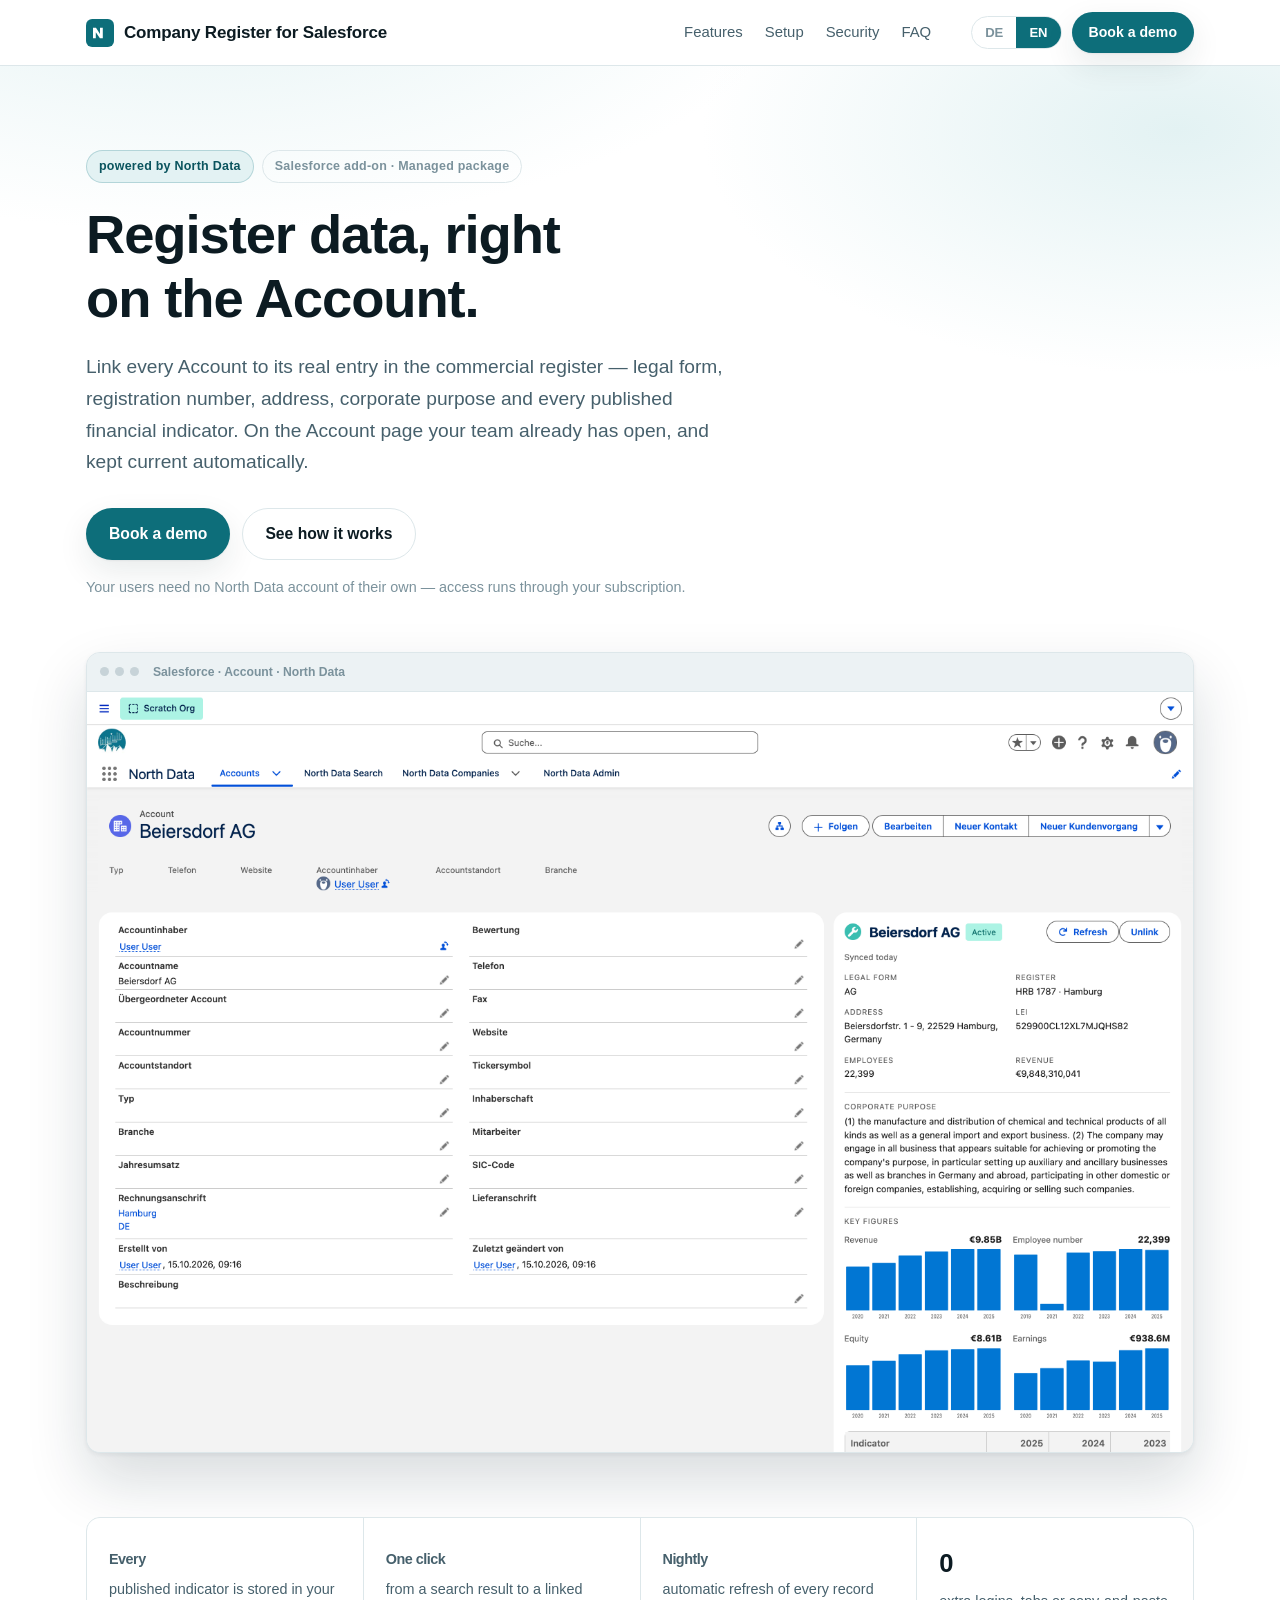
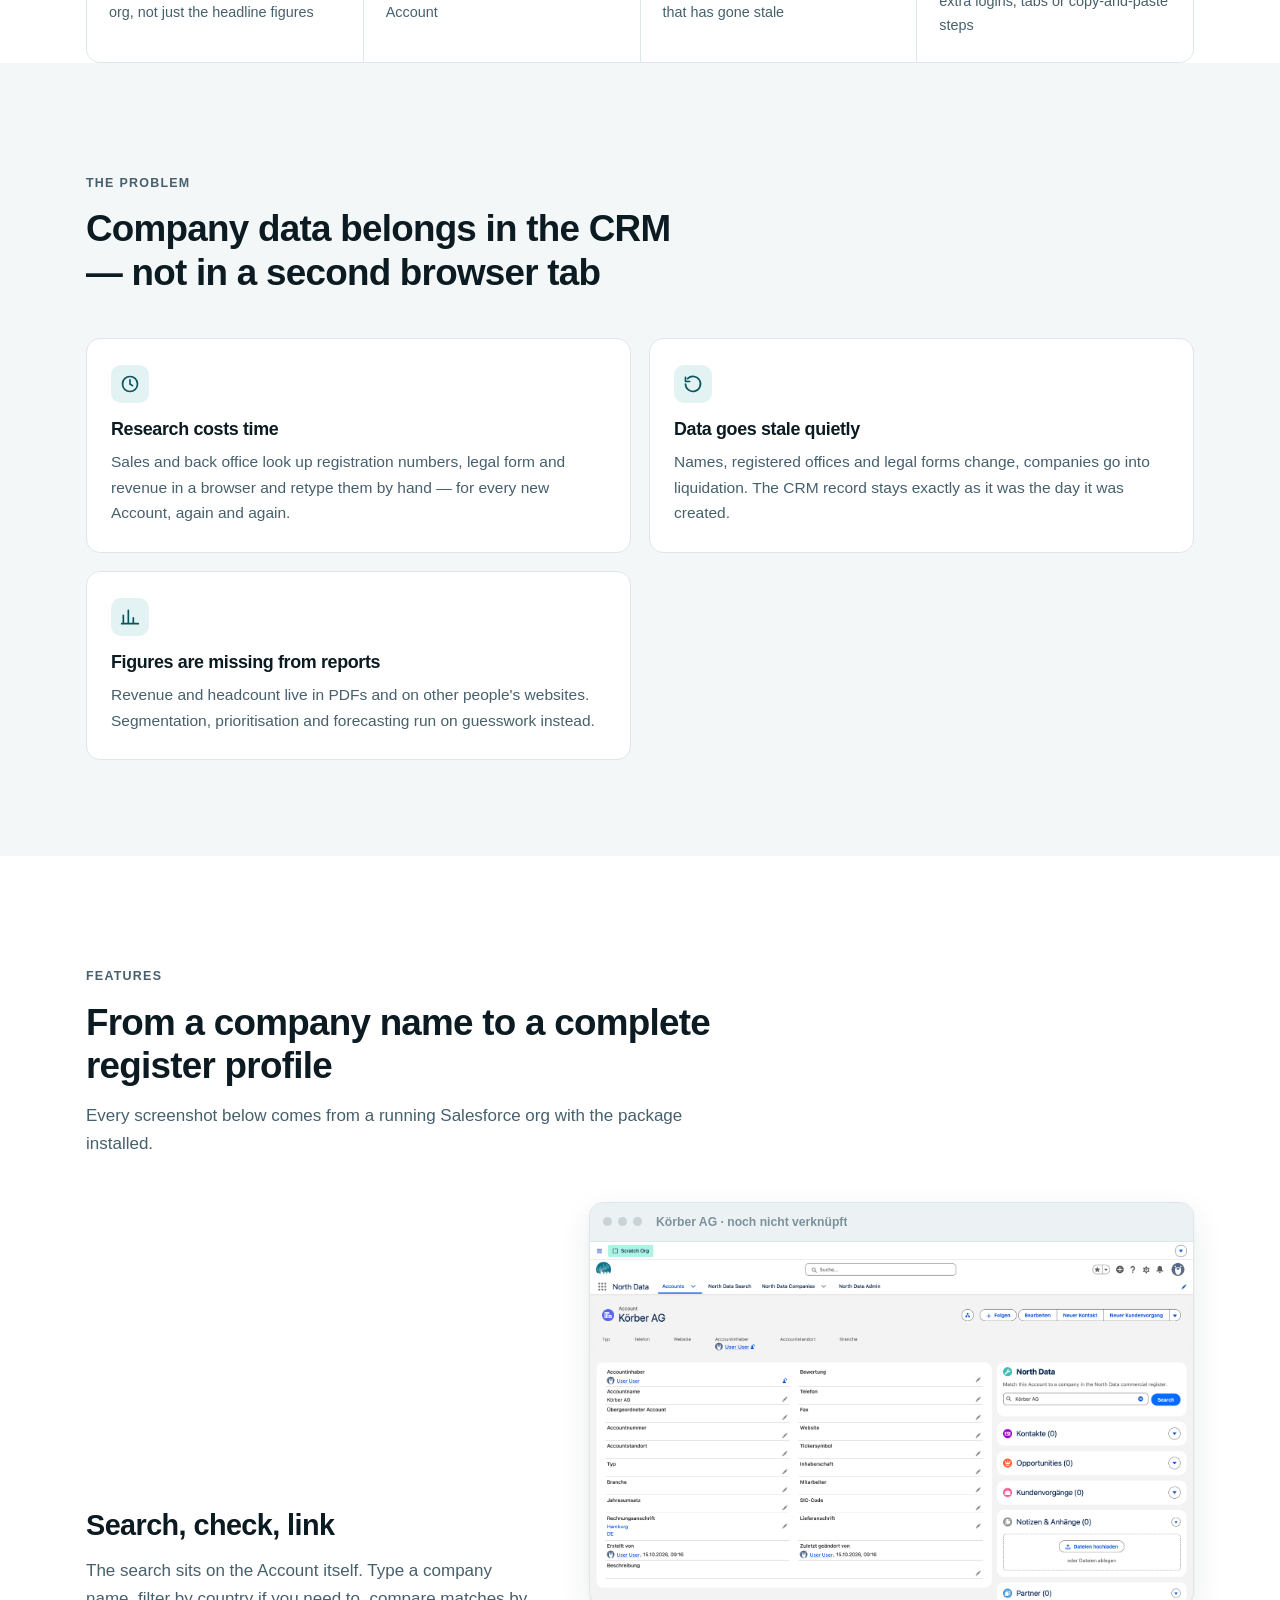
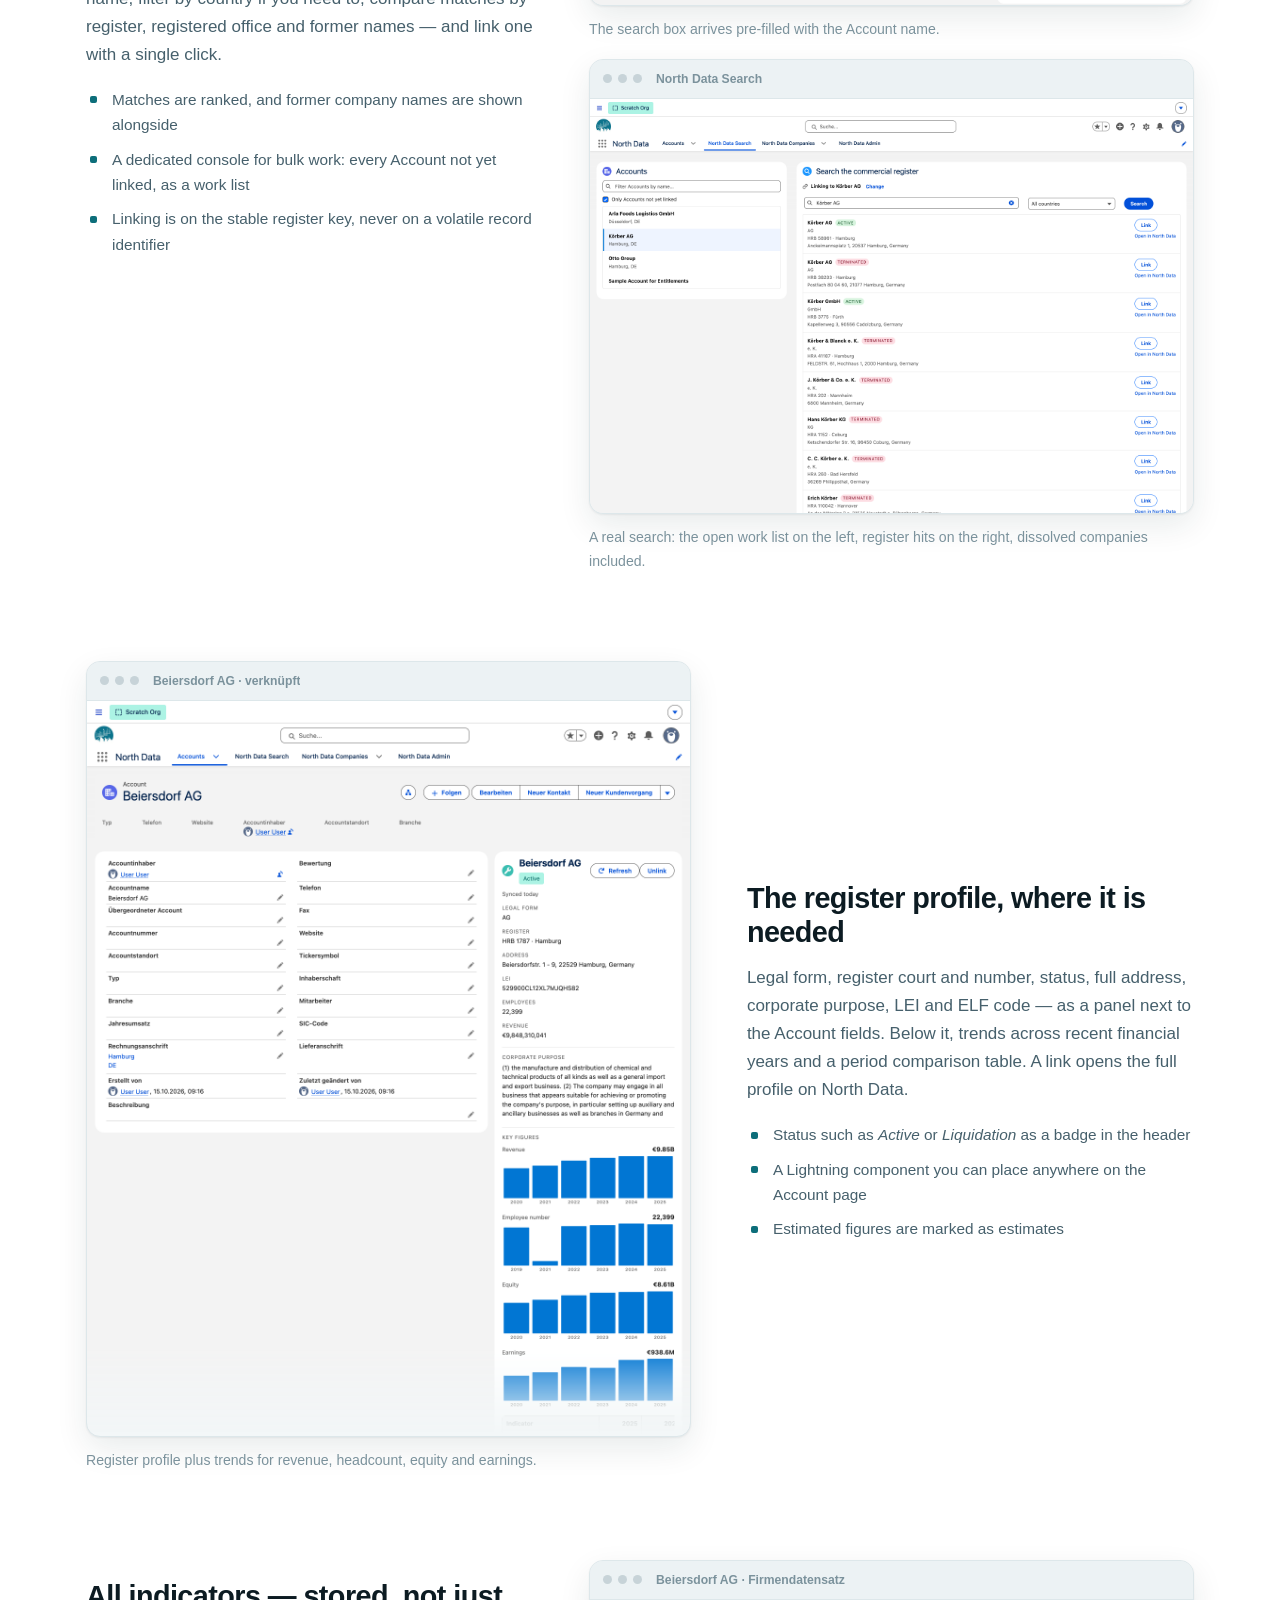
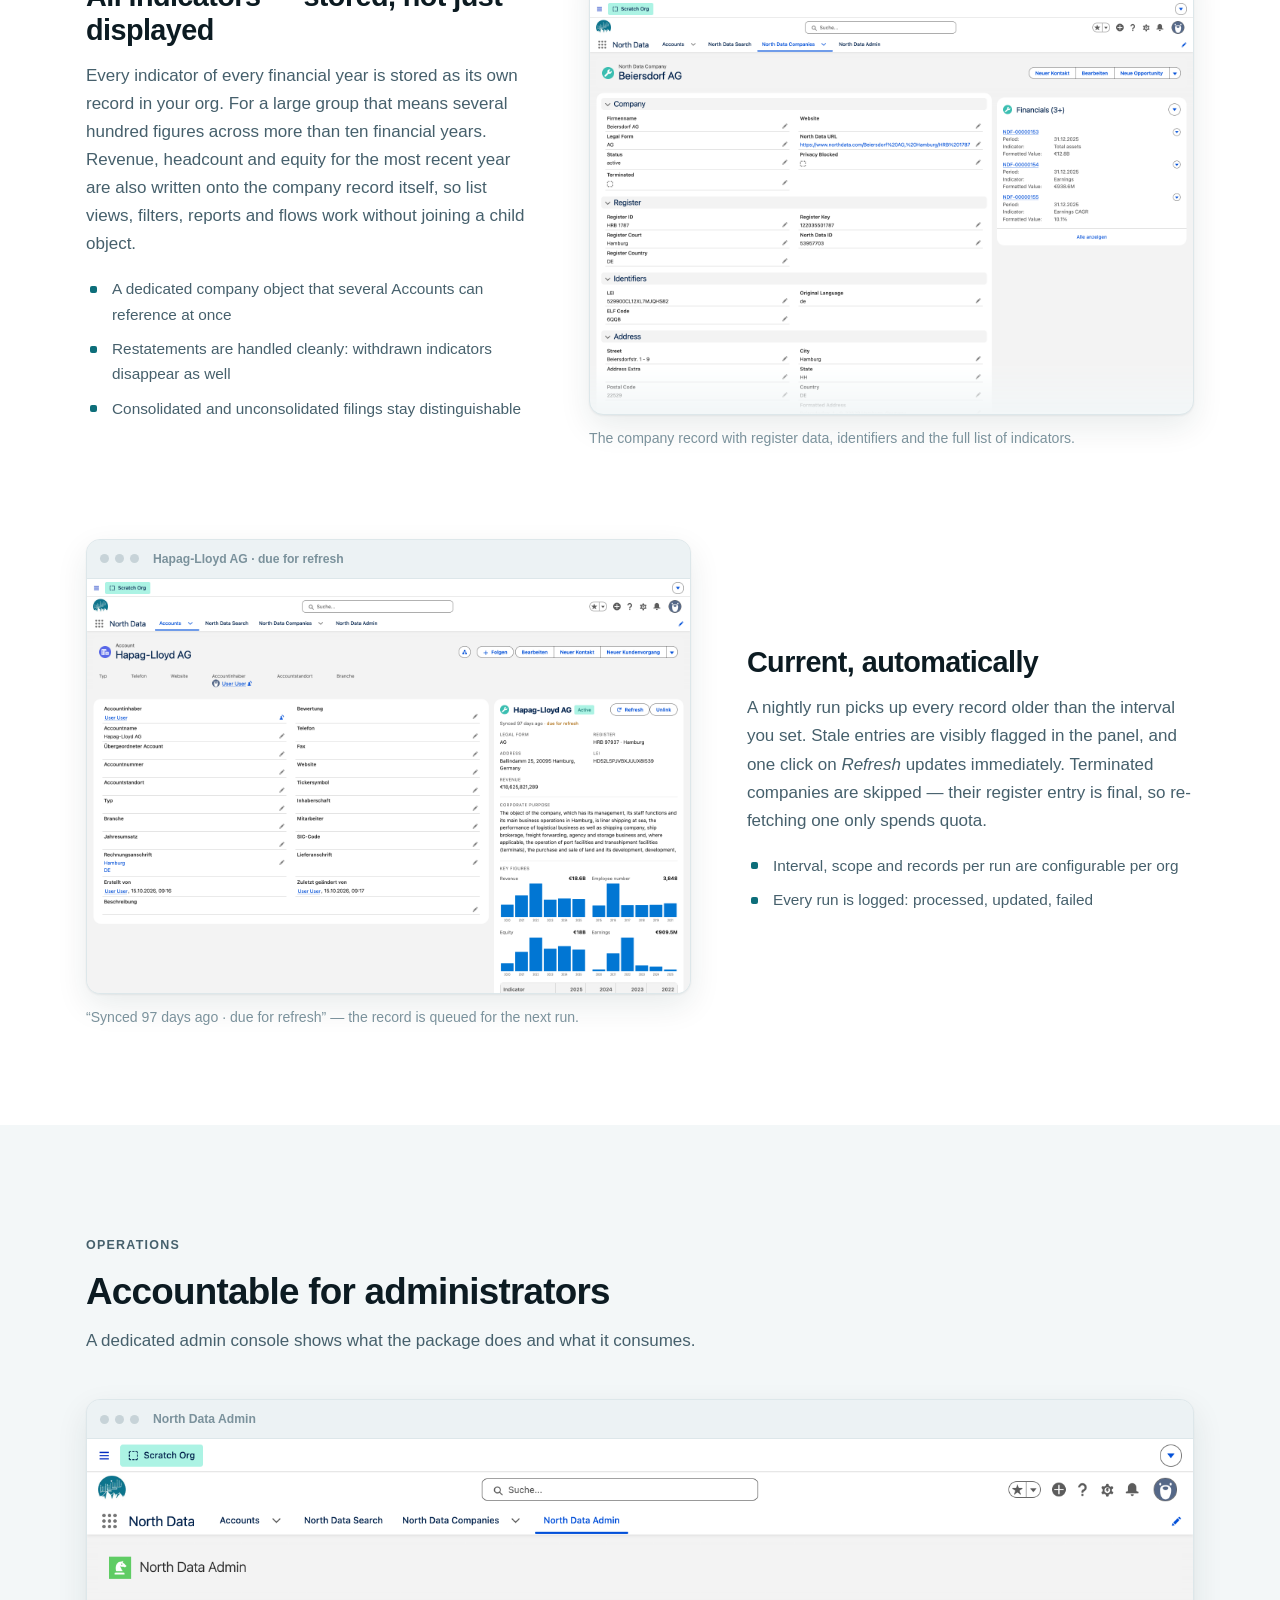
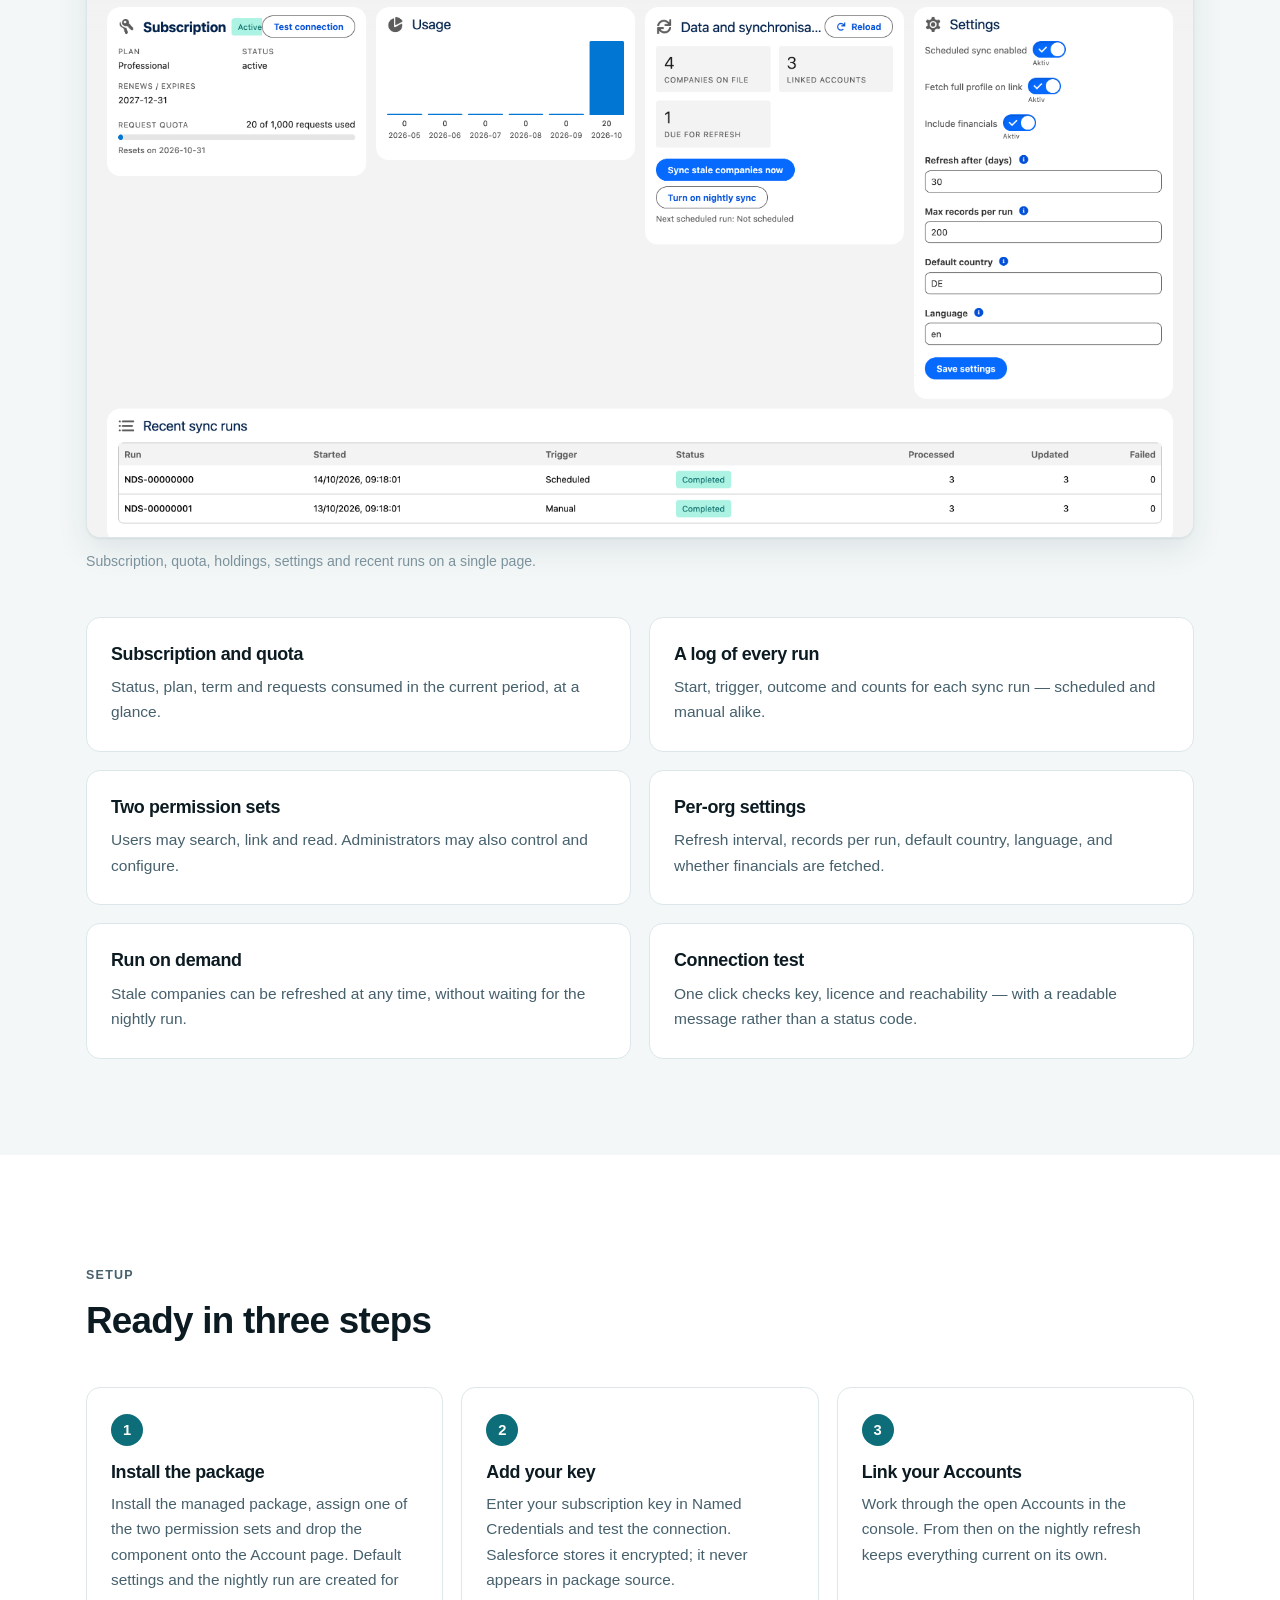
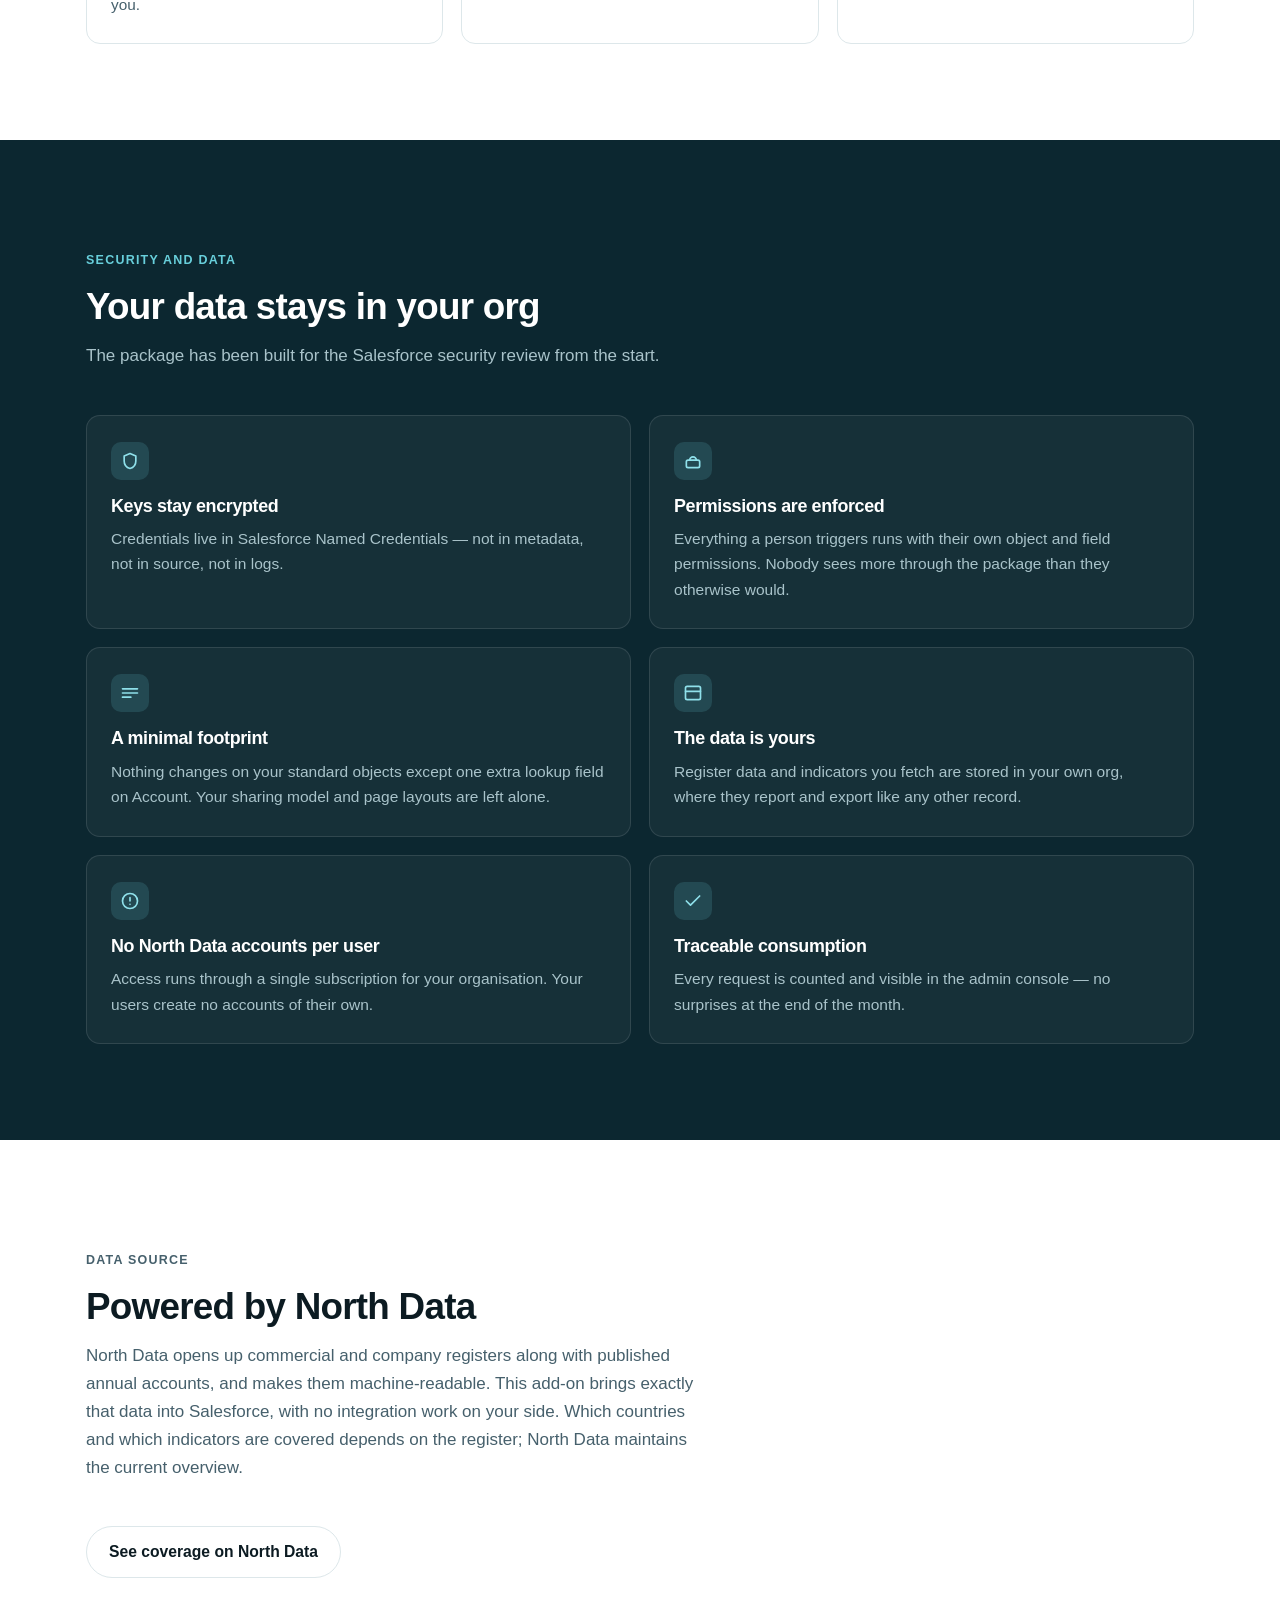
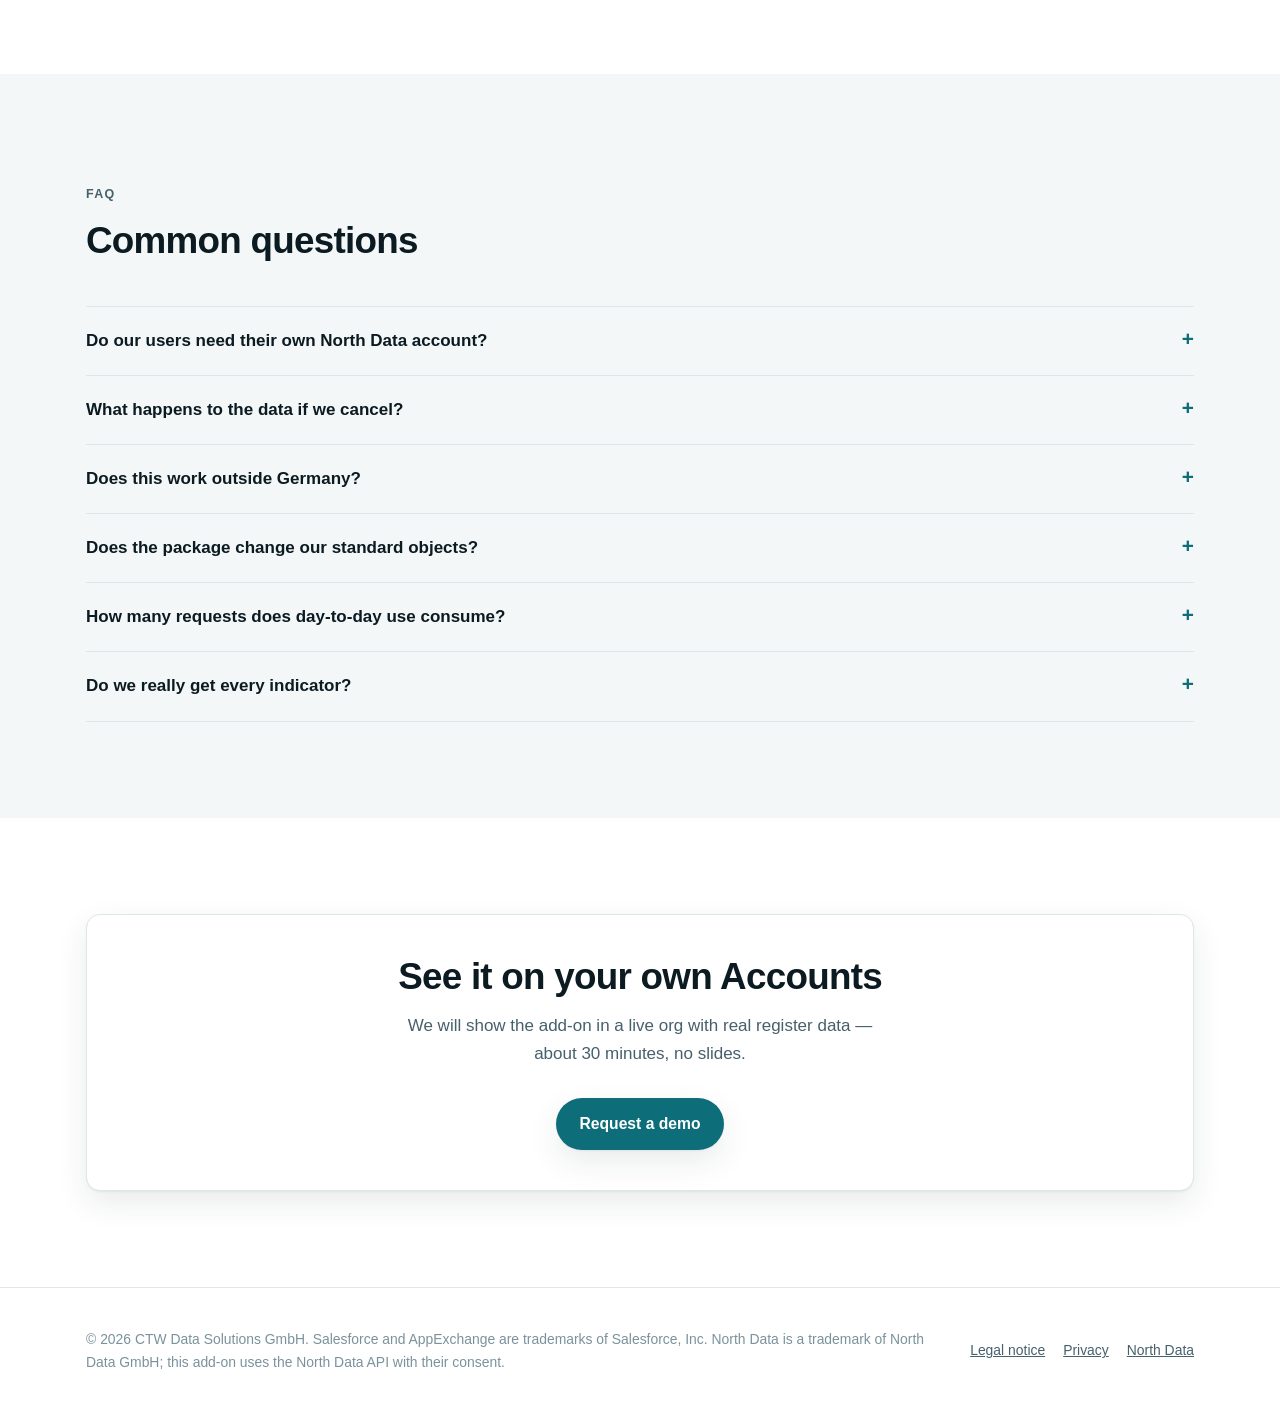
==== commit da34f727: "Impressum vollständig, Seite für Suchmaschinen freigegeben" ====
--- a/index.html
+++ b/index.html
@@ -5,9 +5,6 @@
 <meta name="viewport" content="width=device-width, initial-scale=1">
 <title>Company Register for Salesforce</title>
 <meta name="description" content="Salesforce add-on, powered by North Data: link every Account to its commercial register entry and keep register profile, address and financial indicators current.">
-<!-- Keep the page out of search results until the Impressum is complete.
-     Delete this line to let it be indexed. -->
-<meta name="robots" content="noindex">
 <meta property="og:title" content="Company Register for Salesforce">
 <meta property="og:description" content="Handelsregister-Daten direkt am Account — powered by North Data.">
 <meta property="og:type" content="website">
@@ -543,8 +540,8 @@
 <footer>
   <div class="wrap">
     <div>
-      <span data-lang="de">© <span class="year">2026</span> CTW Data Solutions. Salesforce und AppExchange sind Marken von Salesforce, Inc. North Data ist eine Marke der North Data GmbH; dieses Add-on nutzt die North Data API mit deren Zustimmung.</span>
-      <span data-lang="en">© <span class="year">2026</span> CTW Data Solutions. Salesforce and AppExchange are trademarks of Salesforce, Inc. North Data is a trademark of North Data GmbH; this add-on uses the North Data API with their consent.</span>
+      <span data-lang="de">© <span class="year">2026</span> CTW Data Solutions GmbH. Salesforce und AppExchange sind Marken von Salesforce, Inc. North Data ist eine Marke der North Data GmbH; dieses Add-on nutzt die North Data API mit deren Zustimmung.</span>
+      <span data-lang="en">© <span class="year">2026</span> CTW Data Solutions GmbH. Salesforce and AppExchange are trademarks of Salesforce, Inc. North Data is a trademark of North Data GmbH; this add-on uses the North Data API with their consent.</span>
     </div>
     <div class="footer-links">
       <a href="impressum.html"><span data-lang="de">Impressum</span><span data-lang="en">Legal notice</span></a>
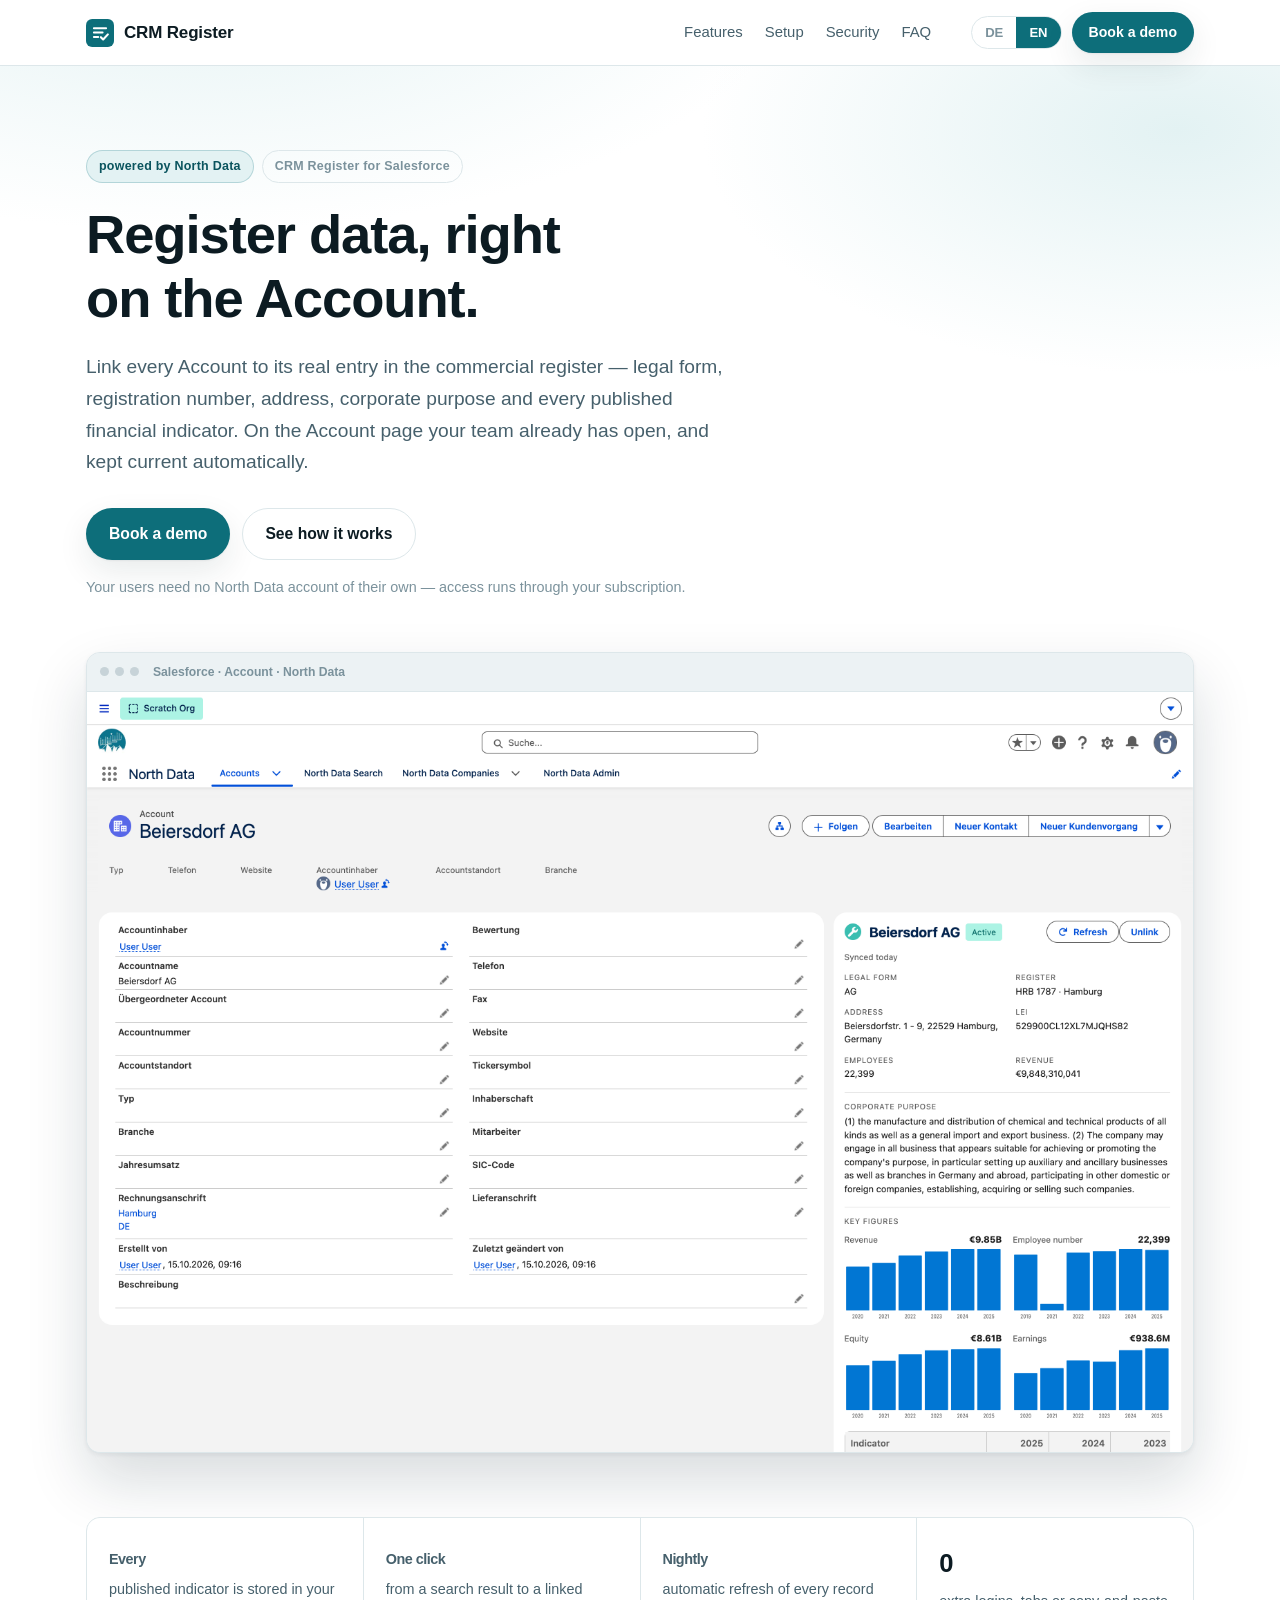
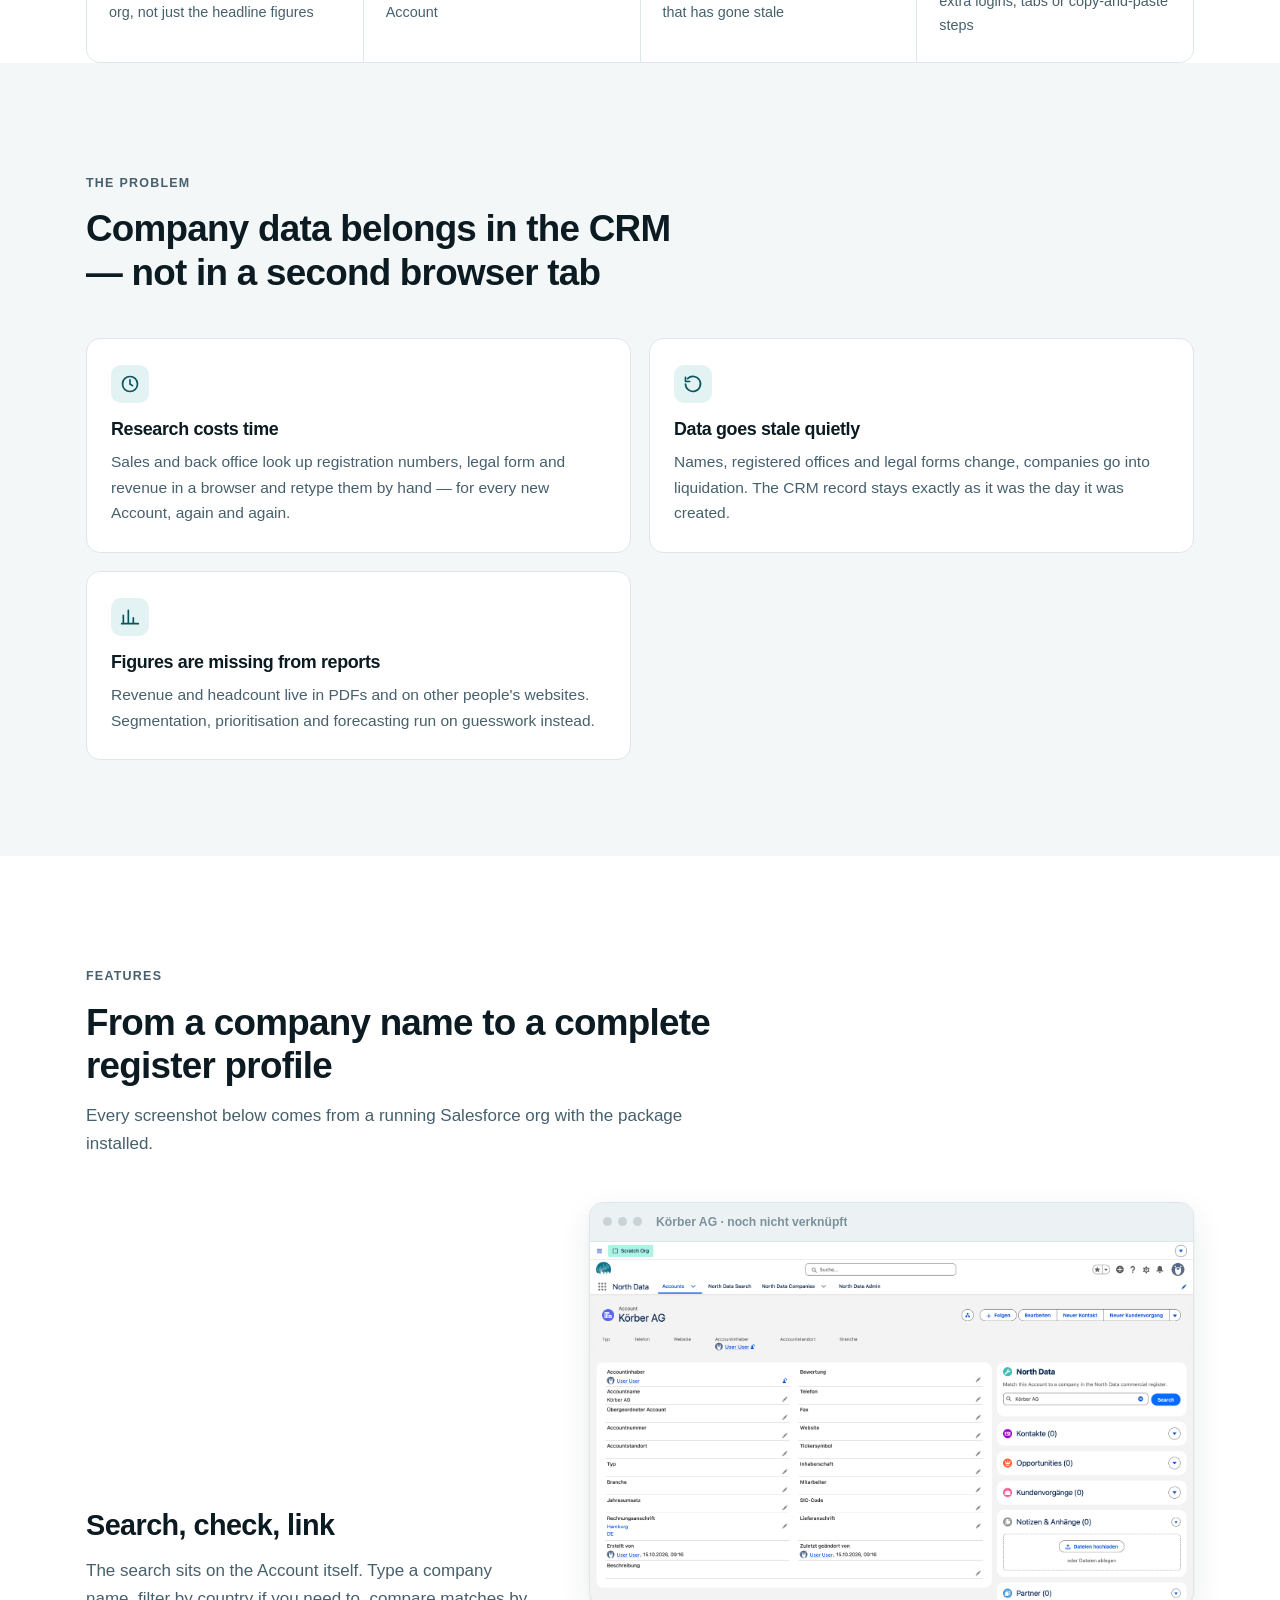
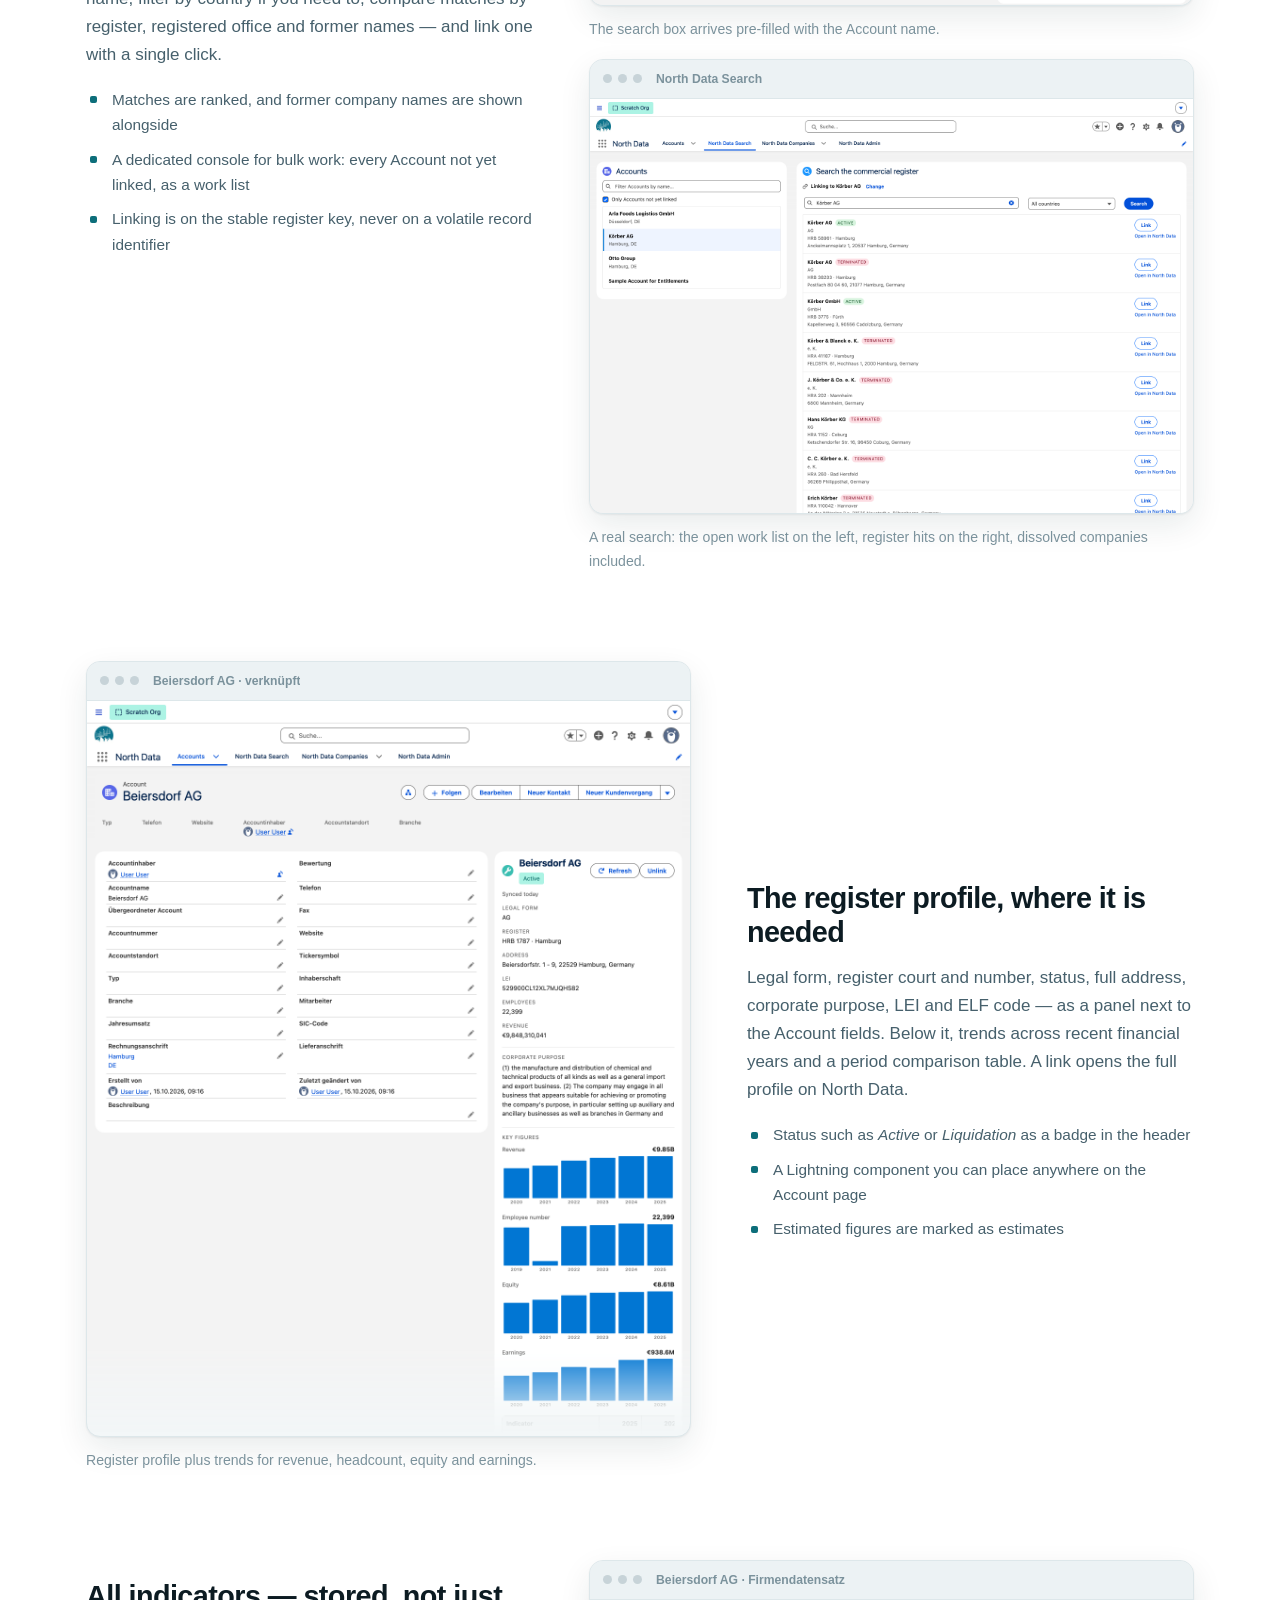
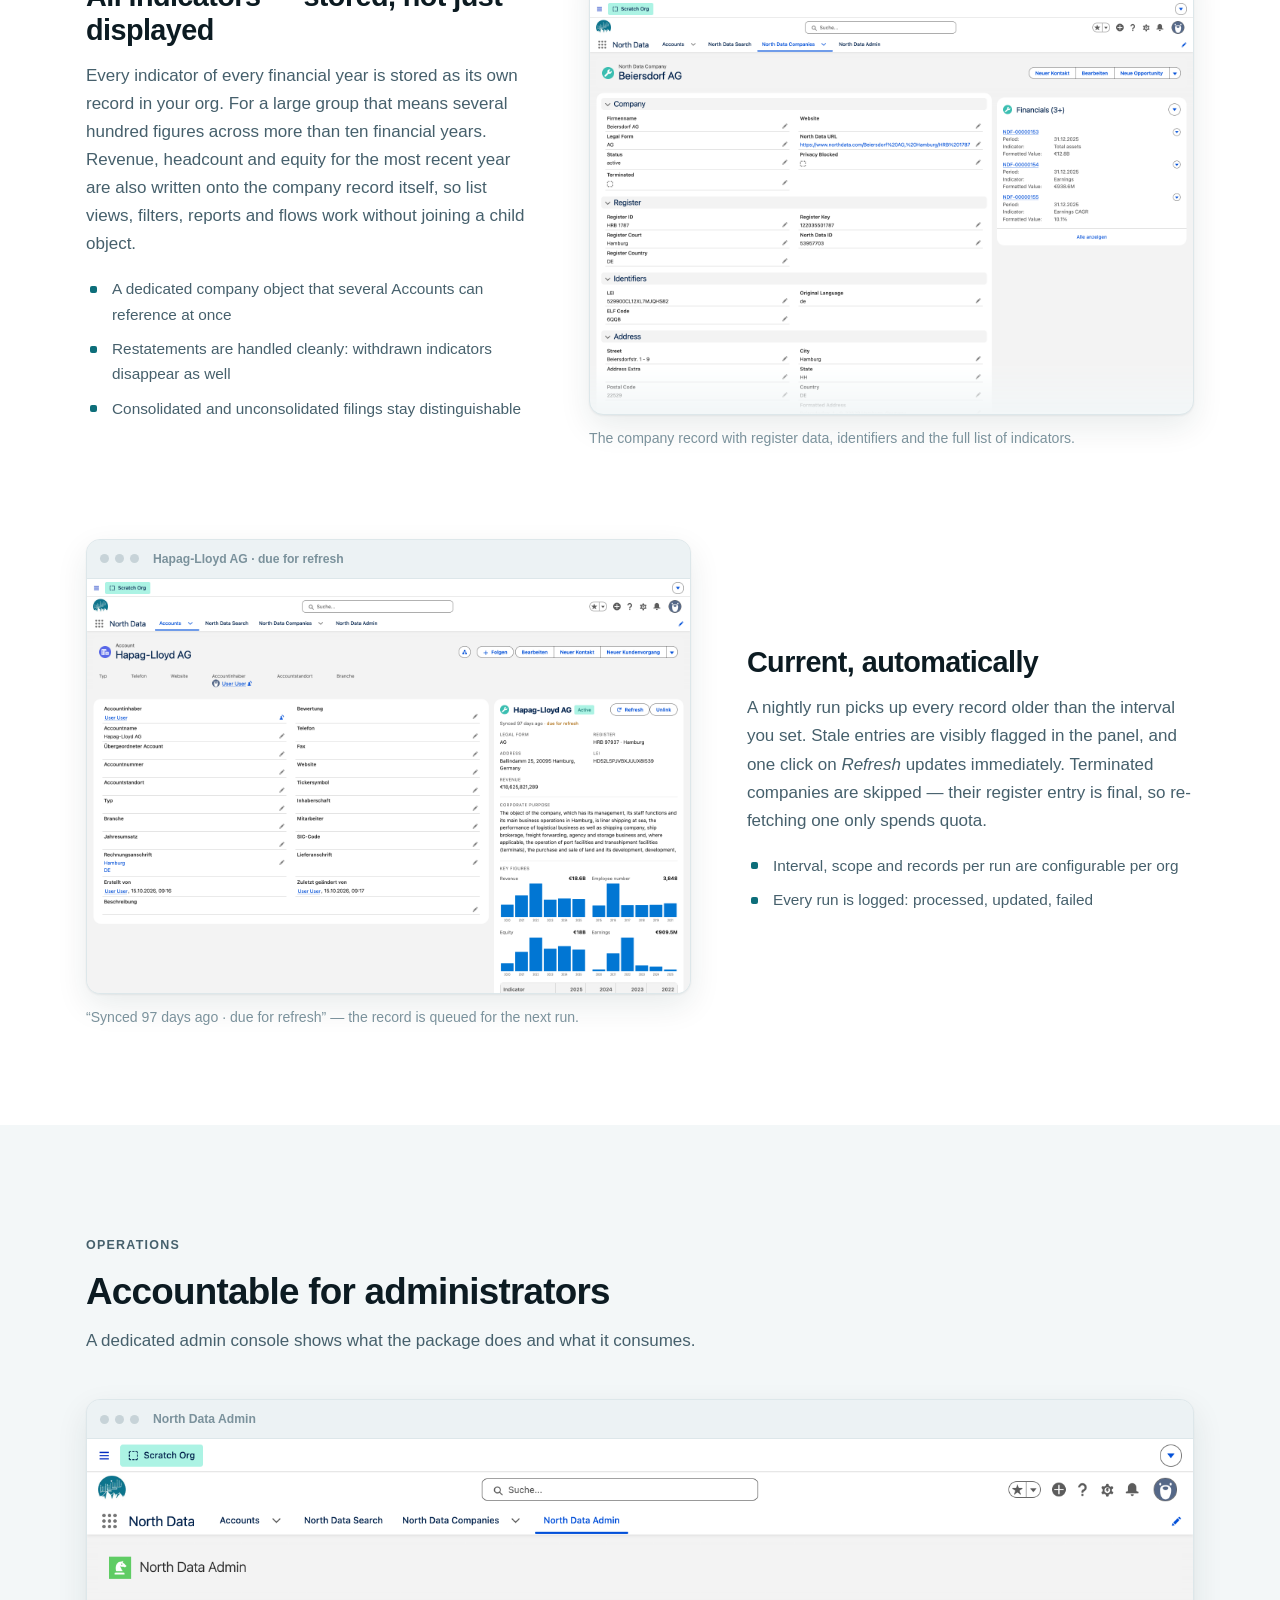
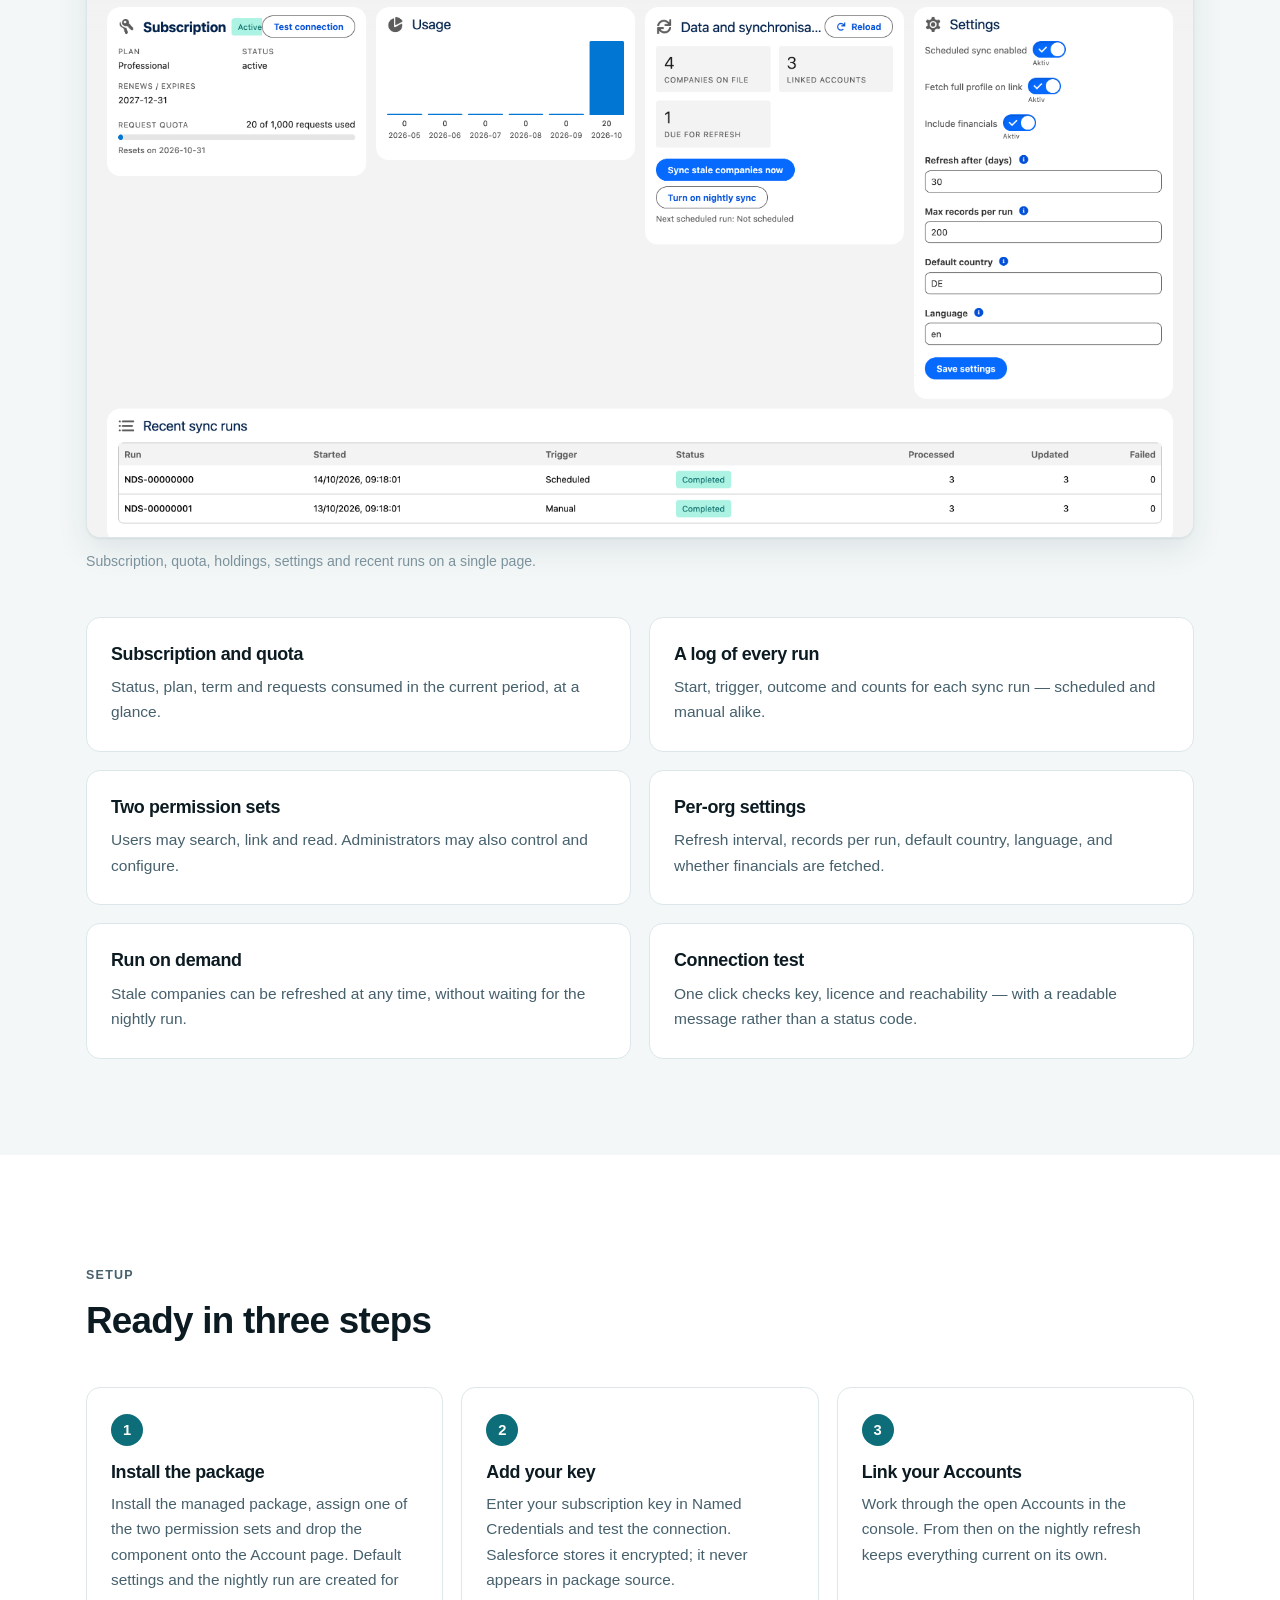
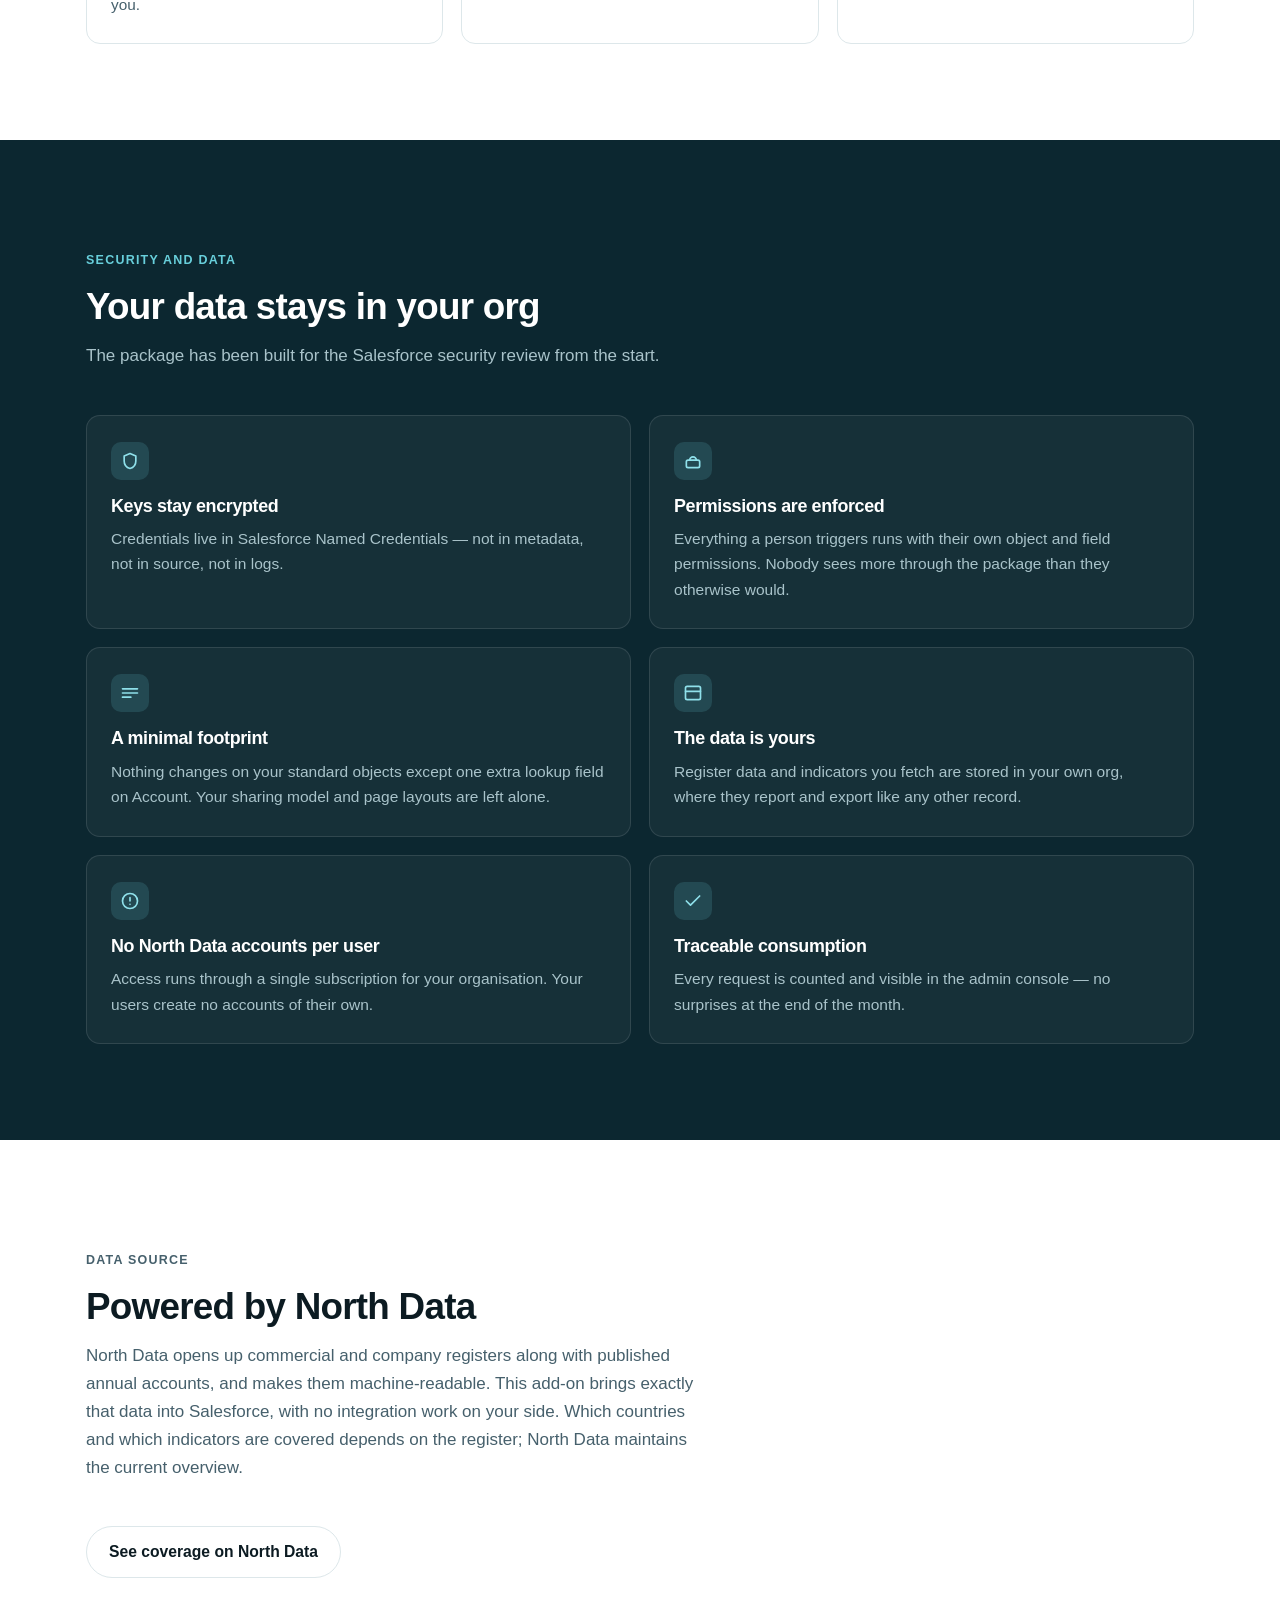
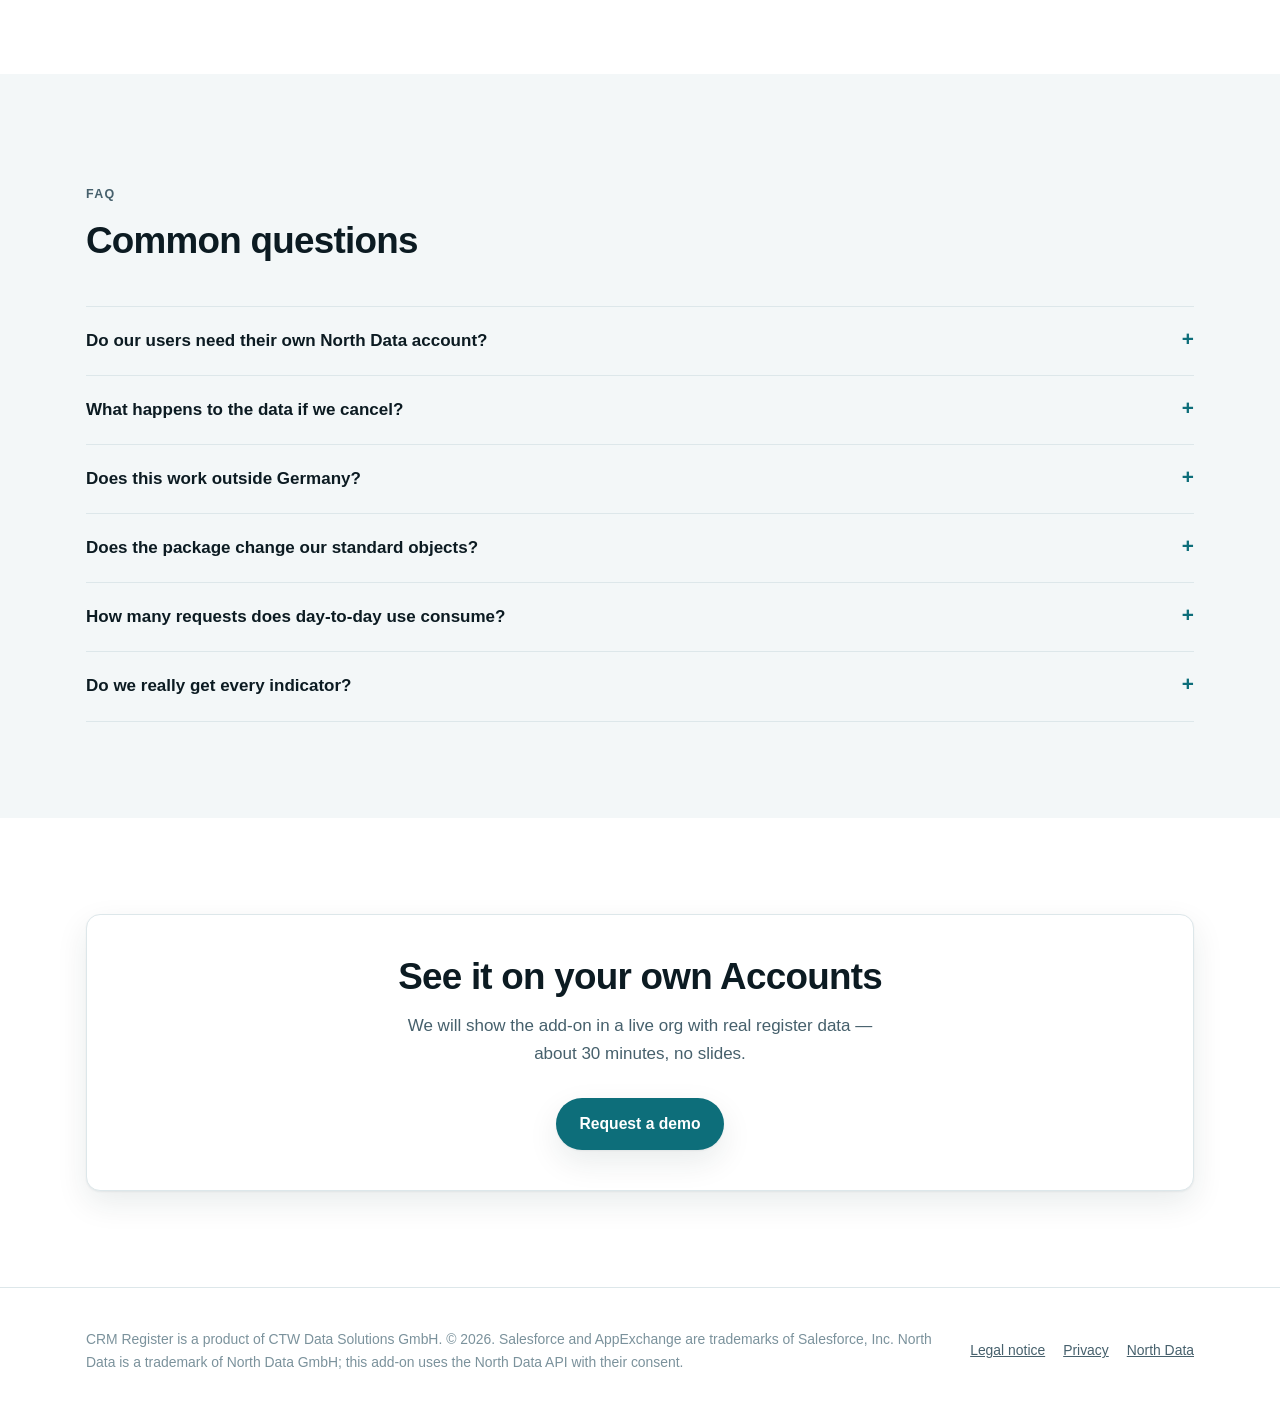
==== commit 6b273b9a: "CRM Register: Marke, Zeichen und Metadaten" ====
--- a/index.html
+++ b/index.html
@@ -3,13 +3,15 @@
 <head>
 <meta charset="utf-8">
 <meta name="viewport" content="width=device-width, initial-scale=1">
-<title>Company Register for Salesforce</title>
-<meta name="description" content="Salesforce add-on, powered by North Data: link every Account to its commercial register entry and keep register profile, address and financial indicators current.">
-<meta property="og:title" content="Company Register for Salesforce">
-<meta property="og:description" content="Handelsregister-Daten direkt am Account — powered by North Data.">
+<title>CRM Register für Salesforce</title>
+<meta name="description" content="CRM Register für Salesforce, powered by North Data: verknüpft jeden Account mit seinem Handelsregistereintrag und hält Registerprofil, Anschrift und Bilanzkennzahlen aktuell.">
+<meta property="og:title" content="CRM Register für Salesforce">
+<meta property="og:url" content="https://crm-register.com/">
+<link rel="canonical" href="https://crm-register.com/">
+<meta property="og:description" content="Handelsregisterdaten direkt am Account — powered by North Data.">
 <meta property="og:type" content="website">
 <link rel="stylesheet" href="styles.css">
-<link rel="icon" href="data:image/svg+xml,<svg xmlns='http://www.w3.org/2000/svg' viewBox='0 0 32 32'><rect width='32' height='32' rx='7' fill='%230d6e7a'/><path d='M8 22V10h3.4l4.6 7.2V10h3.2v12h-3.3L11.2 15v7z' fill='white'/></svg>">
+<link rel="icon" href="data:image/svg+xml,<svg xmlns='http://www.w3.org/2000/svg' viewBox='0 0 32 32'><rect width='32' height='32' rx='7' fill='%230d6e7a'/><path d='M9 10.5h14M9 15.5h10' stroke='white' stroke-width='2.2' stroke-linecap='round'/><path d='M9 20.5h5' stroke='white' stroke-width='2.2' stroke-linecap='round'/><path d='M17 20.8l2.6 2.6 5.4-5.8' fill='none' stroke='white' stroke-width='2.4' stroke-linecap='round' stroke-linejoin='round'/></svg>">
 <script>
   /* Pick the language before first paint so the page never flashes the wrong one. */
   (function () {
@@ -30,11 +32,10 @@
   <nav class="nav">
     <a class="brand" href="#top">
       <svg width="28" height="28" viewBox="0 0 32 32" aria-hidden="true">
-        <rect width="32" height="32" rx="7" fill="#0d6e7a"/>
-        <path d="M8 22V10h3.4l4.6 7.2V10h3.2v12h-3.3L11.2 15v7z" fill="#fff"/>
+        <rect width="32" height="32" rx="7" fill="#0d6e7a"/><path d="M9 10.5h14M9 15.5h10" stroke="#fff" stroke-width="2.2" stroke-linecap="round"/><path d="M9 20.5h5" stroke="#fff" stroke-width="2.2" stroke-linecap="round"/><path d="M17 20.8l2.6 2.6 5.4-5.8" fill="none" stroke="#fff" stroke-width="2.4" stroke-linecap="round" stroke-linejoin="round"/>
       </svg>
-      <span data-lang="de">Handelsregister für Salesforce</span>
-      <span data-lang="en">Company Register for Salesforce</span>
+      <span data-lang="de">CRM Register</span>
+      <span data-lang="en">CRM Register</span>
     </a>
 
     <div class="nav-links">
@@ -64,8 +65,8 @@
     <div class="badge-row">
       <span class="badge">powered by North Data</span>
       <span class="badge neutral">
-        <span data-lang="de">Salesforce Add-on · Managed Package</span>
-        <span data-lang="en">Salesforce add-on · Managed package</span>
+        <span data-lang="de">CRM Register für Salesforce</span>
+        <span data-lang="en">CRM Register for Salesforce</span>
       </span>
     </div>
 
@@ -540,8 +541,8 @@
 <footer>
   <div class="wrap">
     <div>
-      <span data-lang="de">© <span class="year">2026</span> CTW Data Solutions GmbH. Salesforce und AppExchange sind Marken von Salesforce, Inc. North Data ist eine Marke der North Data GmbH; dieses Add-on nutzt die North Data API mit deren Zustimmung.</span>
-      <span data-lang="en">© <span class="year">2026</span> CTW Data Solutions GmbH. Salesforce and AppExchange are trademarks of Salesforce, Inc. North Data is a trademark of North Data GmbH; this add-on uses the North Data API with their consent.</span>
+      <span data-lang="de">CRM Register ist ein Produkt der CTW Data Solutions GmbH. © <span class="year">2026</span>. Salesforce und AppExchange sind Marken von Salesforce, Inc. North Data ist eine Marke der North Data GmbH; dieses Add-on nutzt die North Data API mit deren Zustimmung.</span>
+      <span data-lang="en">CRM Register is a product of CTW Data Solutions GmbH. © <span class="year">2026</span>. Salesforce and AppExchange are trademarks of Salesforce, Inc. North Data is a trademark of North Data GmbH; this add-on uses the North Data API with their consent.</span>
     </div>
     <div class="footer-links">
       <a href="impressum.html"><span data-lang="de">Impressum</span><span data-lang="en">Legal notice</span></a>
--- a/styles.css
+++ b/styles.css
@@ -419,7 +419,9 @@
    The product name is long in both languages and pushed the
    language switch and the call to action off-screen at 390px. */
 @media (max-width: 719px) {
-  .brand span { display: none; }
+  /* "CRM Register" passt, anders als der frühere Produktname, auch neben
+     Sprachumschalter und Schaltfläche. Erst darunter weicht er dem Zeichen. */
+  .brand { font-size: .95rem; }
   .nav { gap: 12px; }
   .nav-actions { flex: none; }
   h1 { max-width: none; }
@@ -471,3 +473,7 @@
   margin-bottom: 36px;
 }
 .notice p { color: var(--ink); font-size: .95rem; }
+
+@media (max-width: 399px) {
+  .brand span { display: none; }
+}
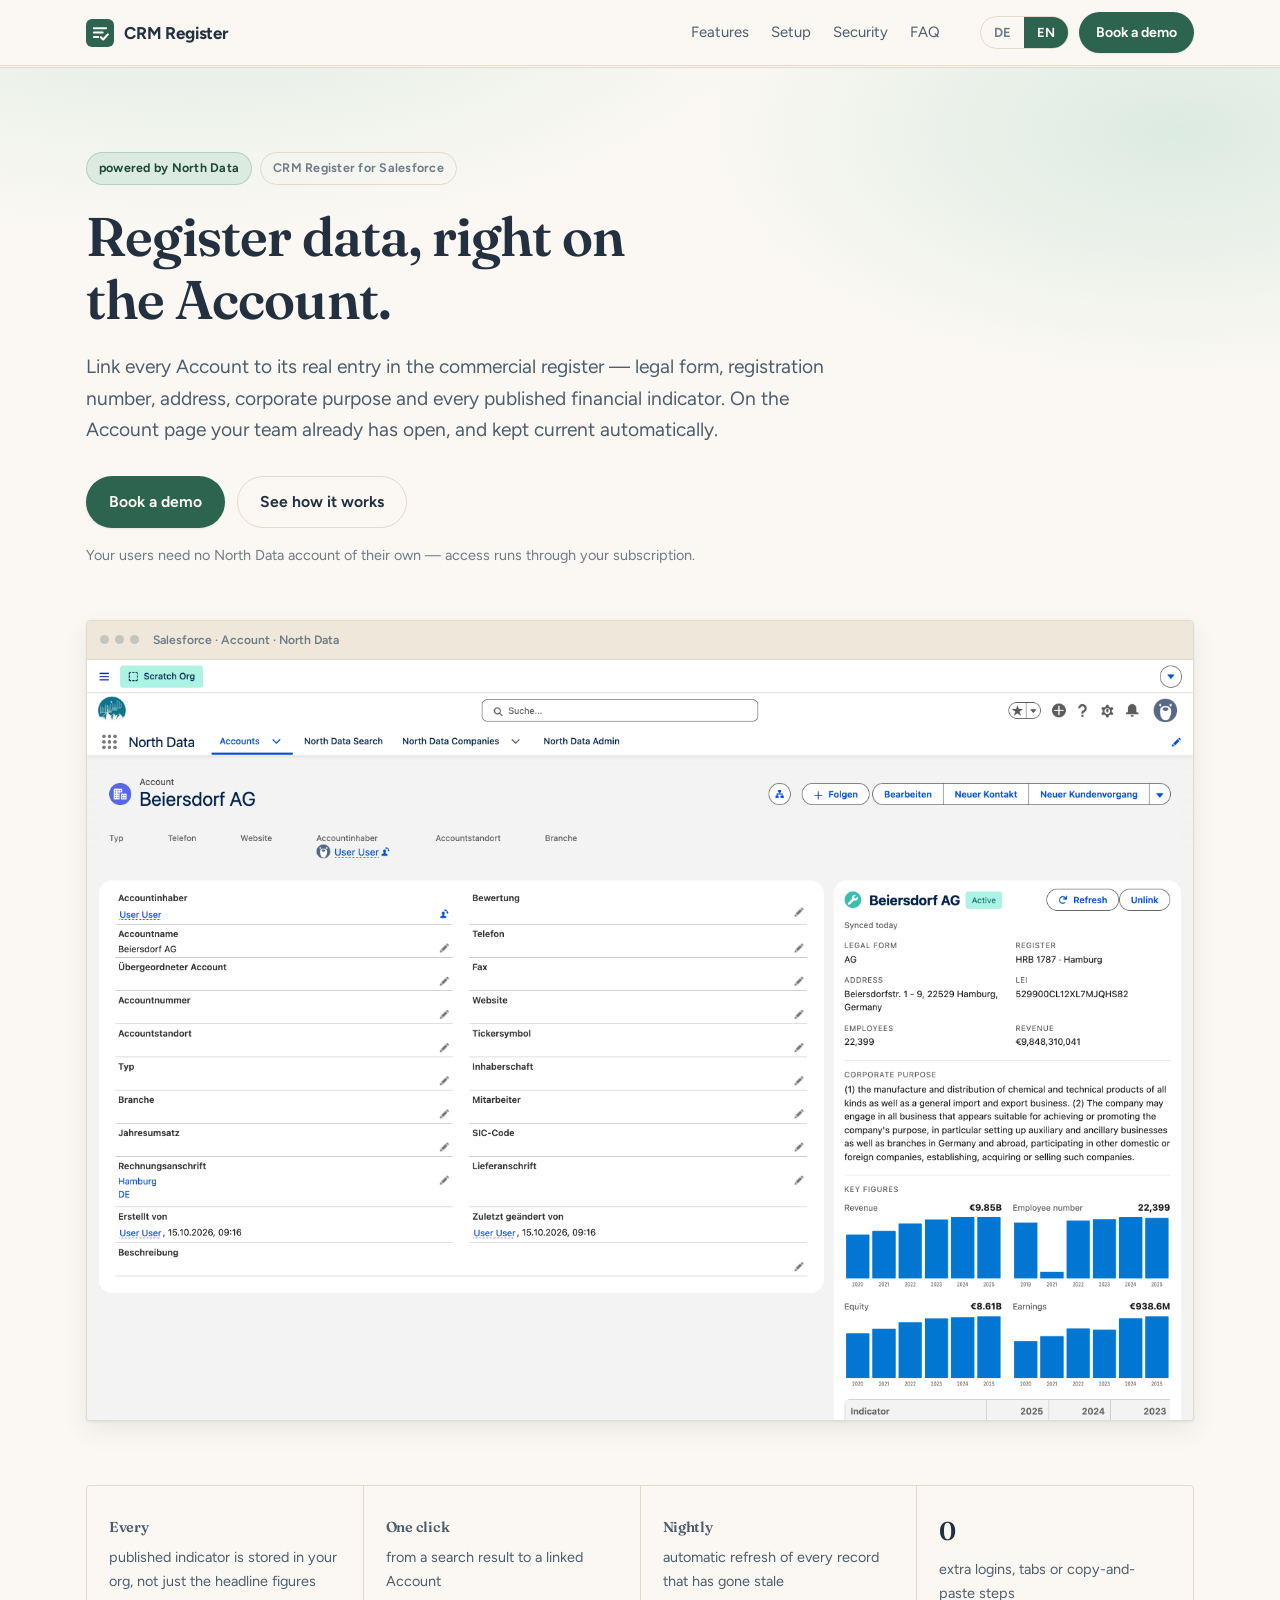
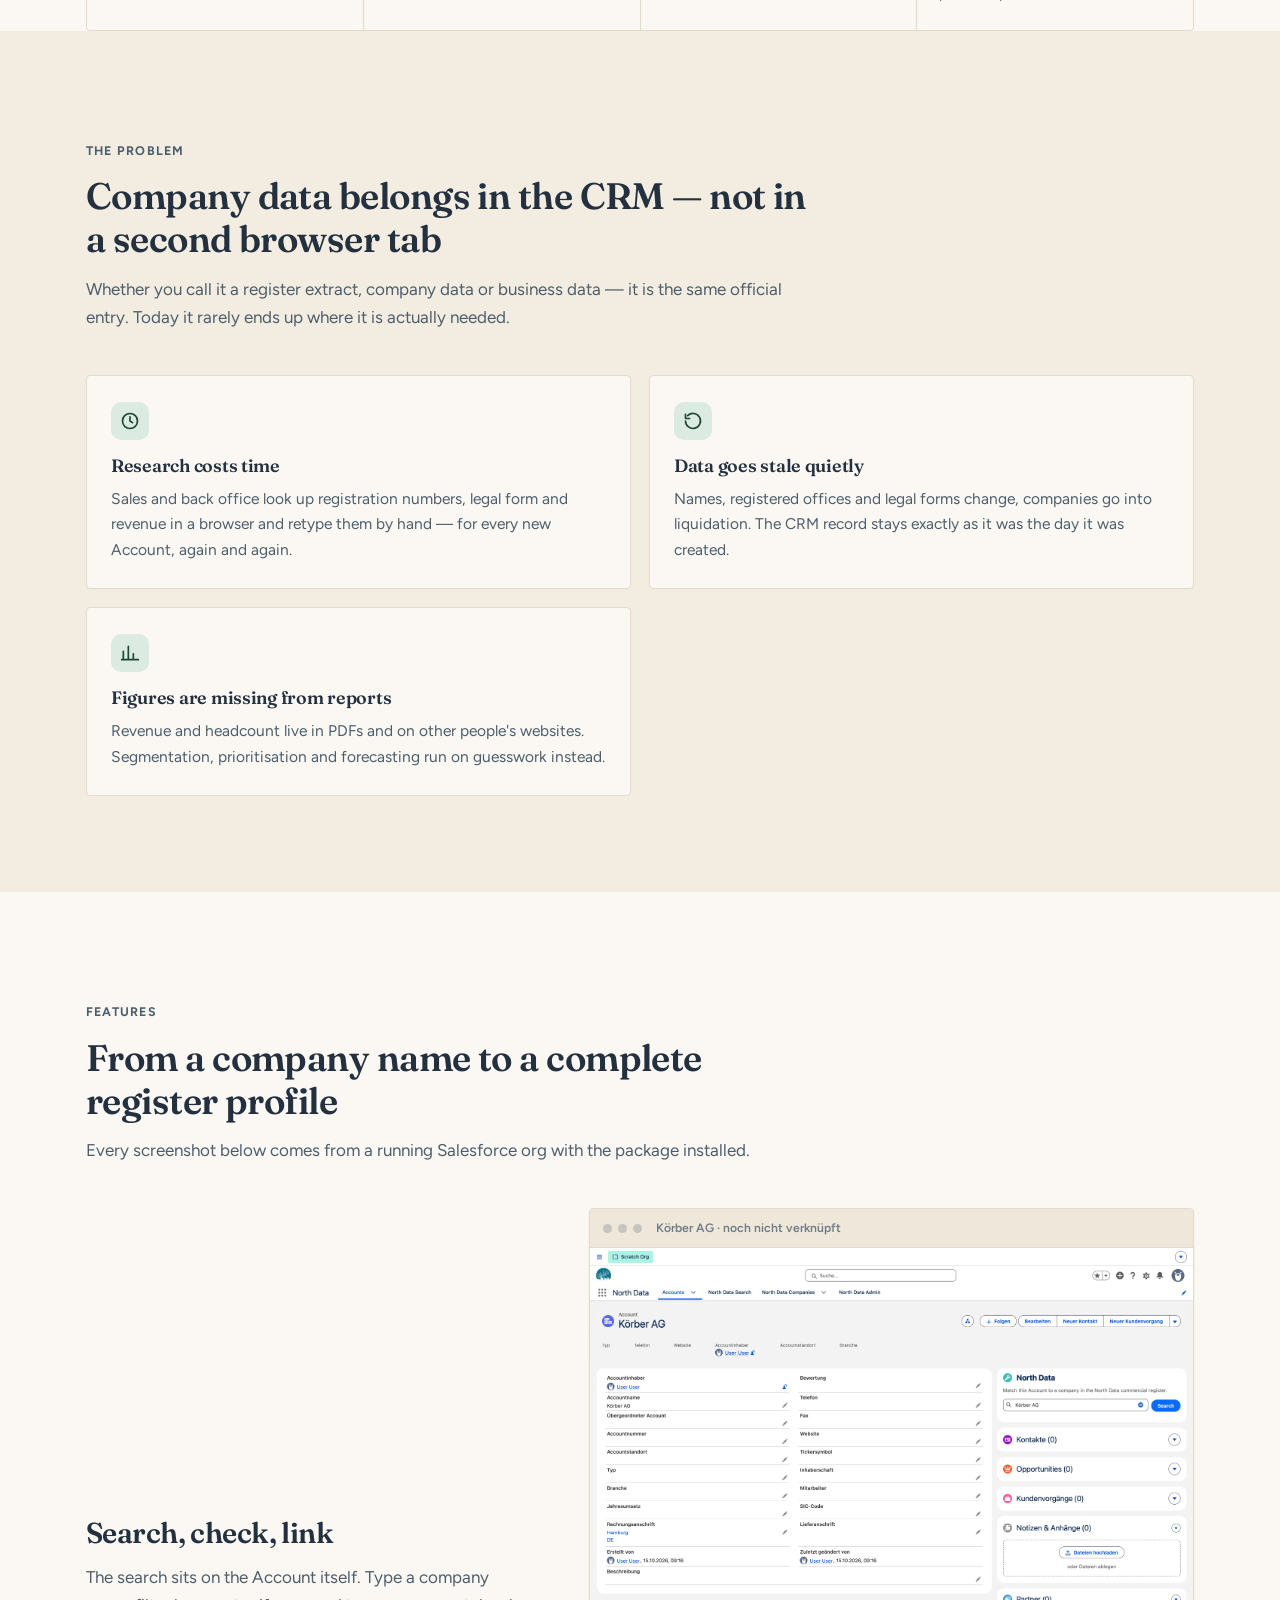
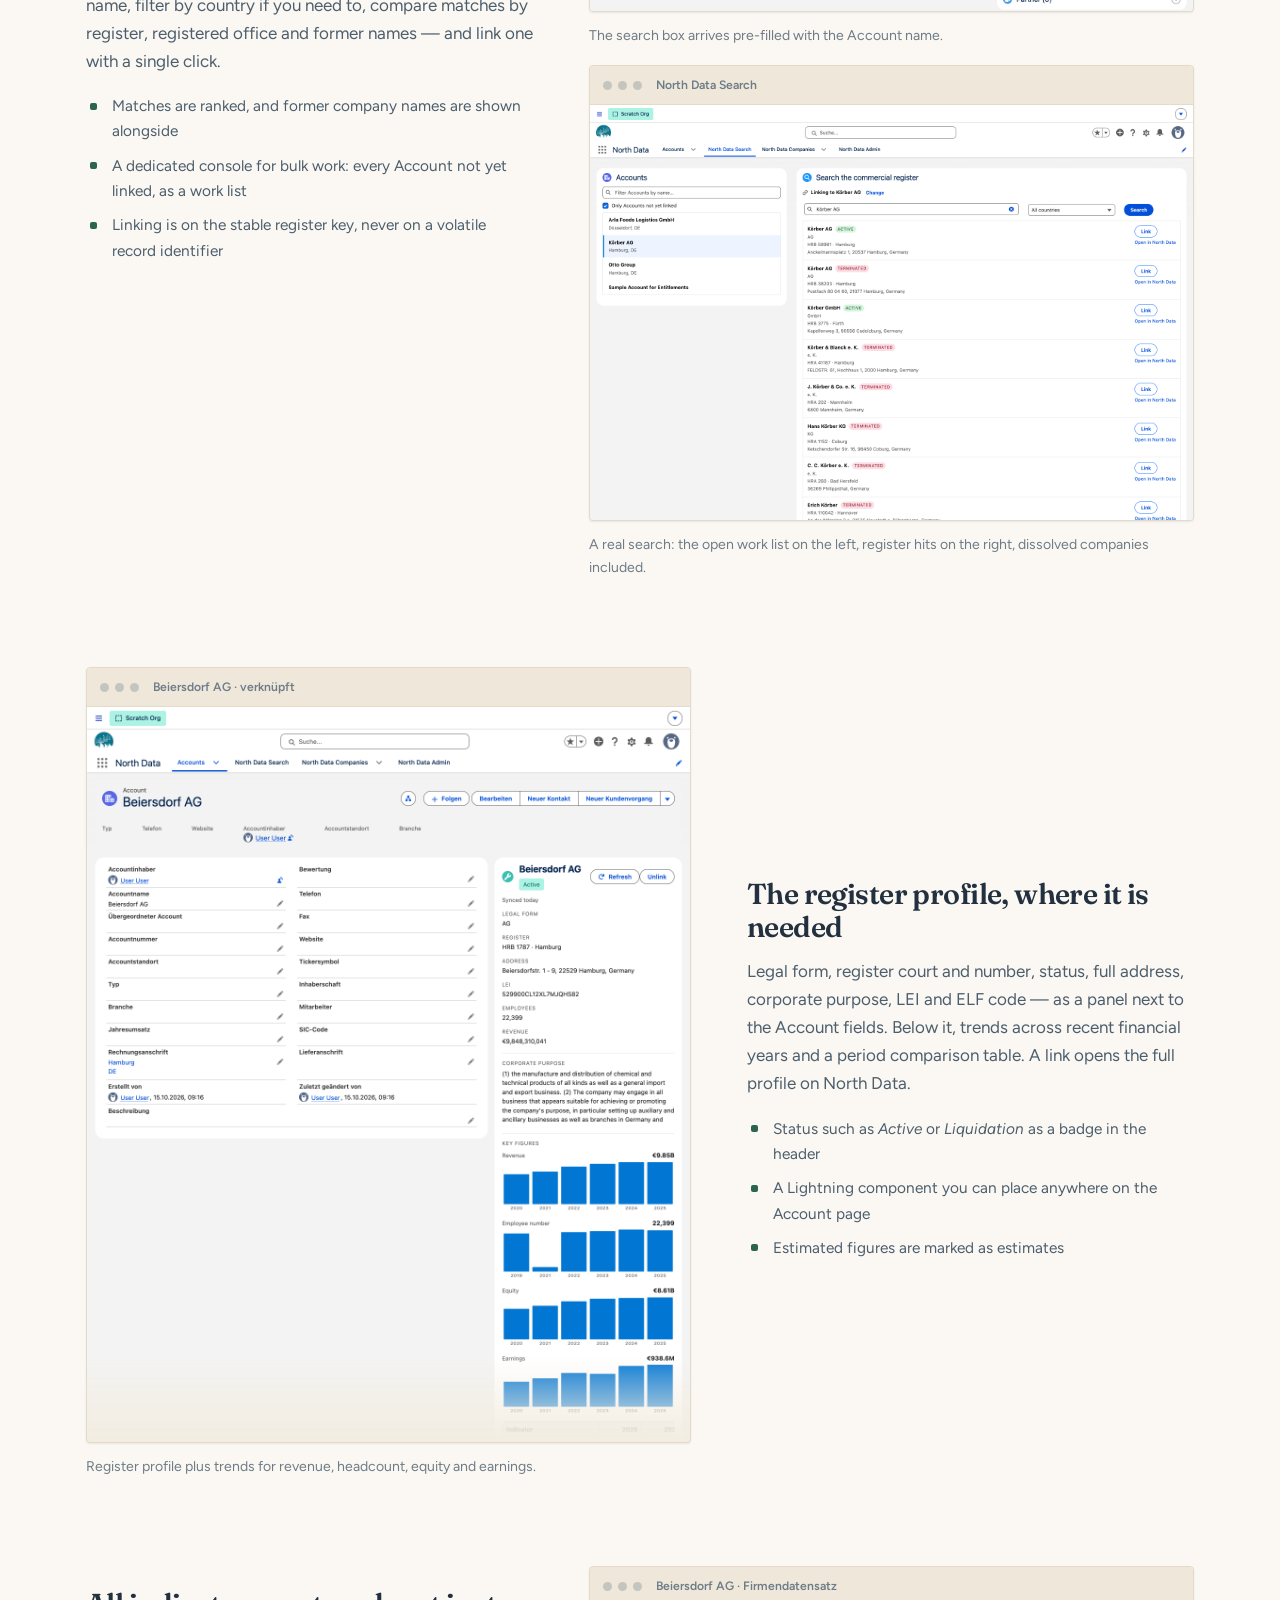
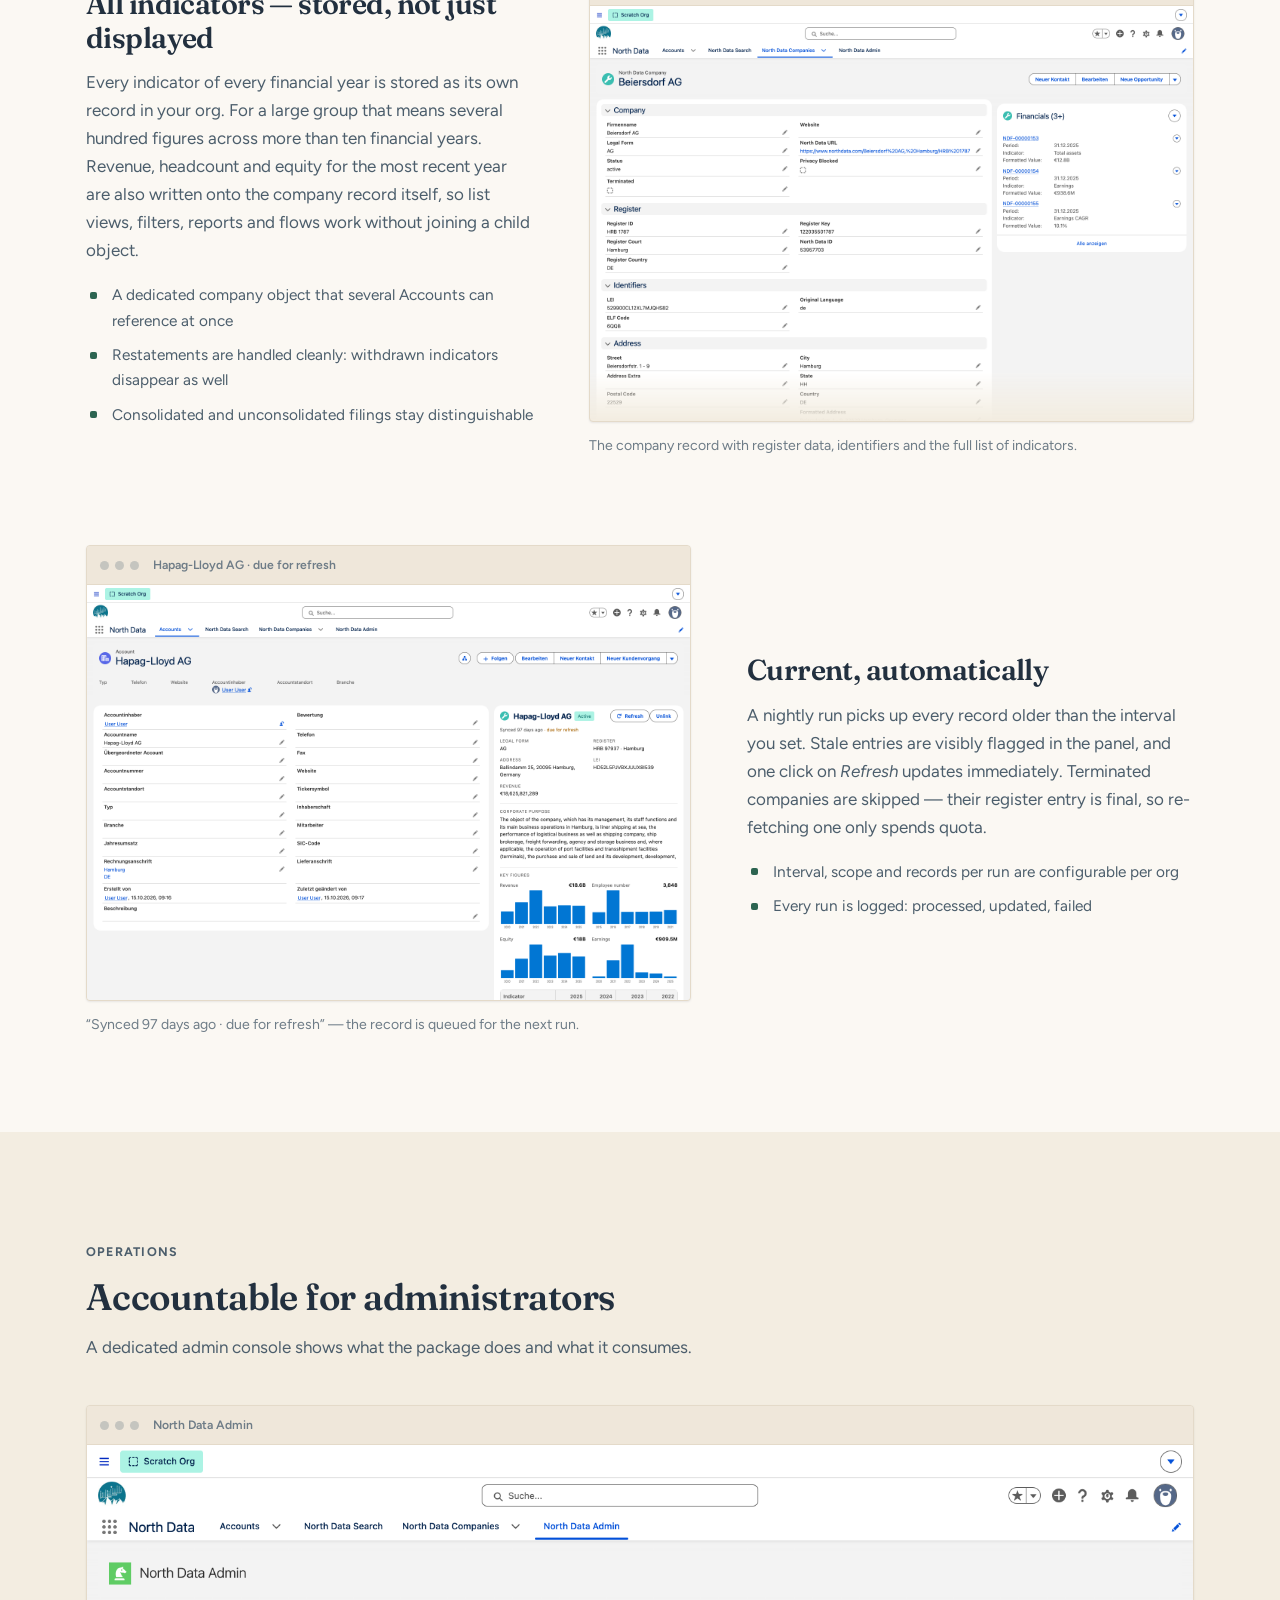
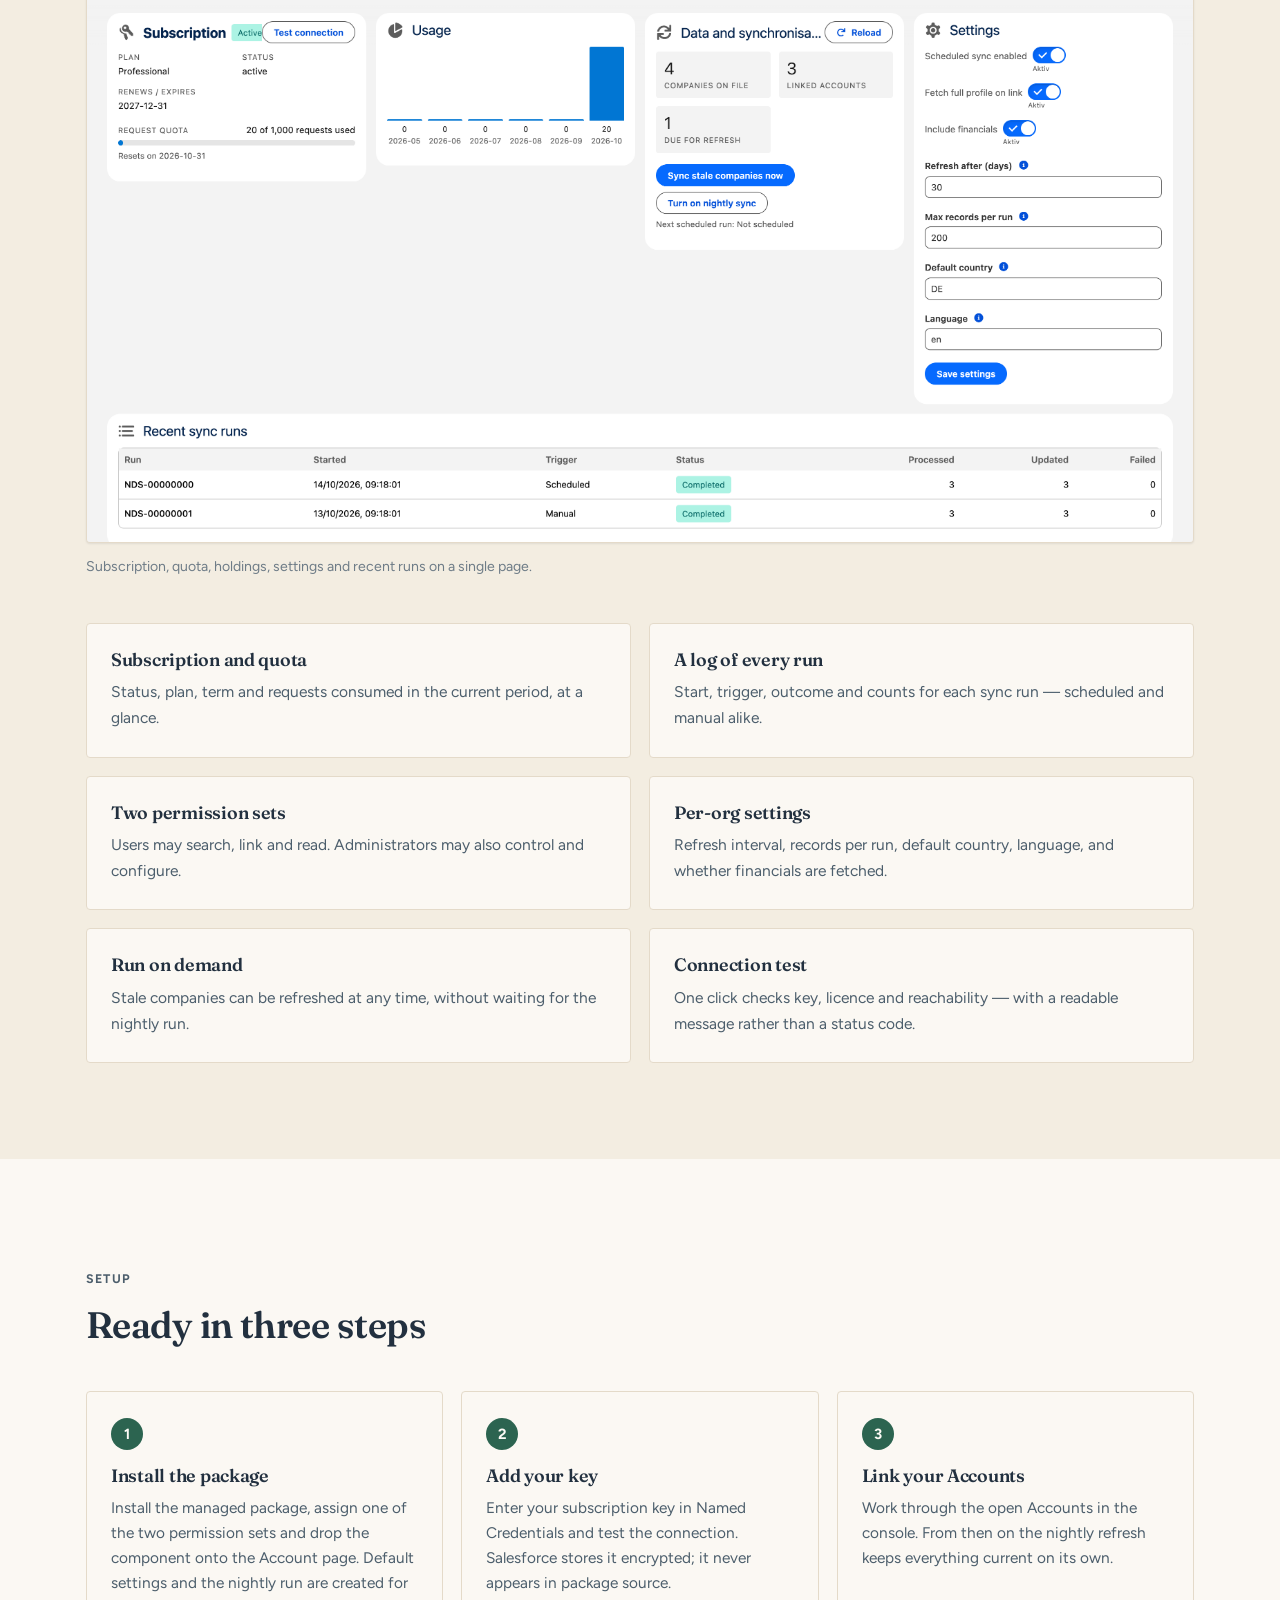
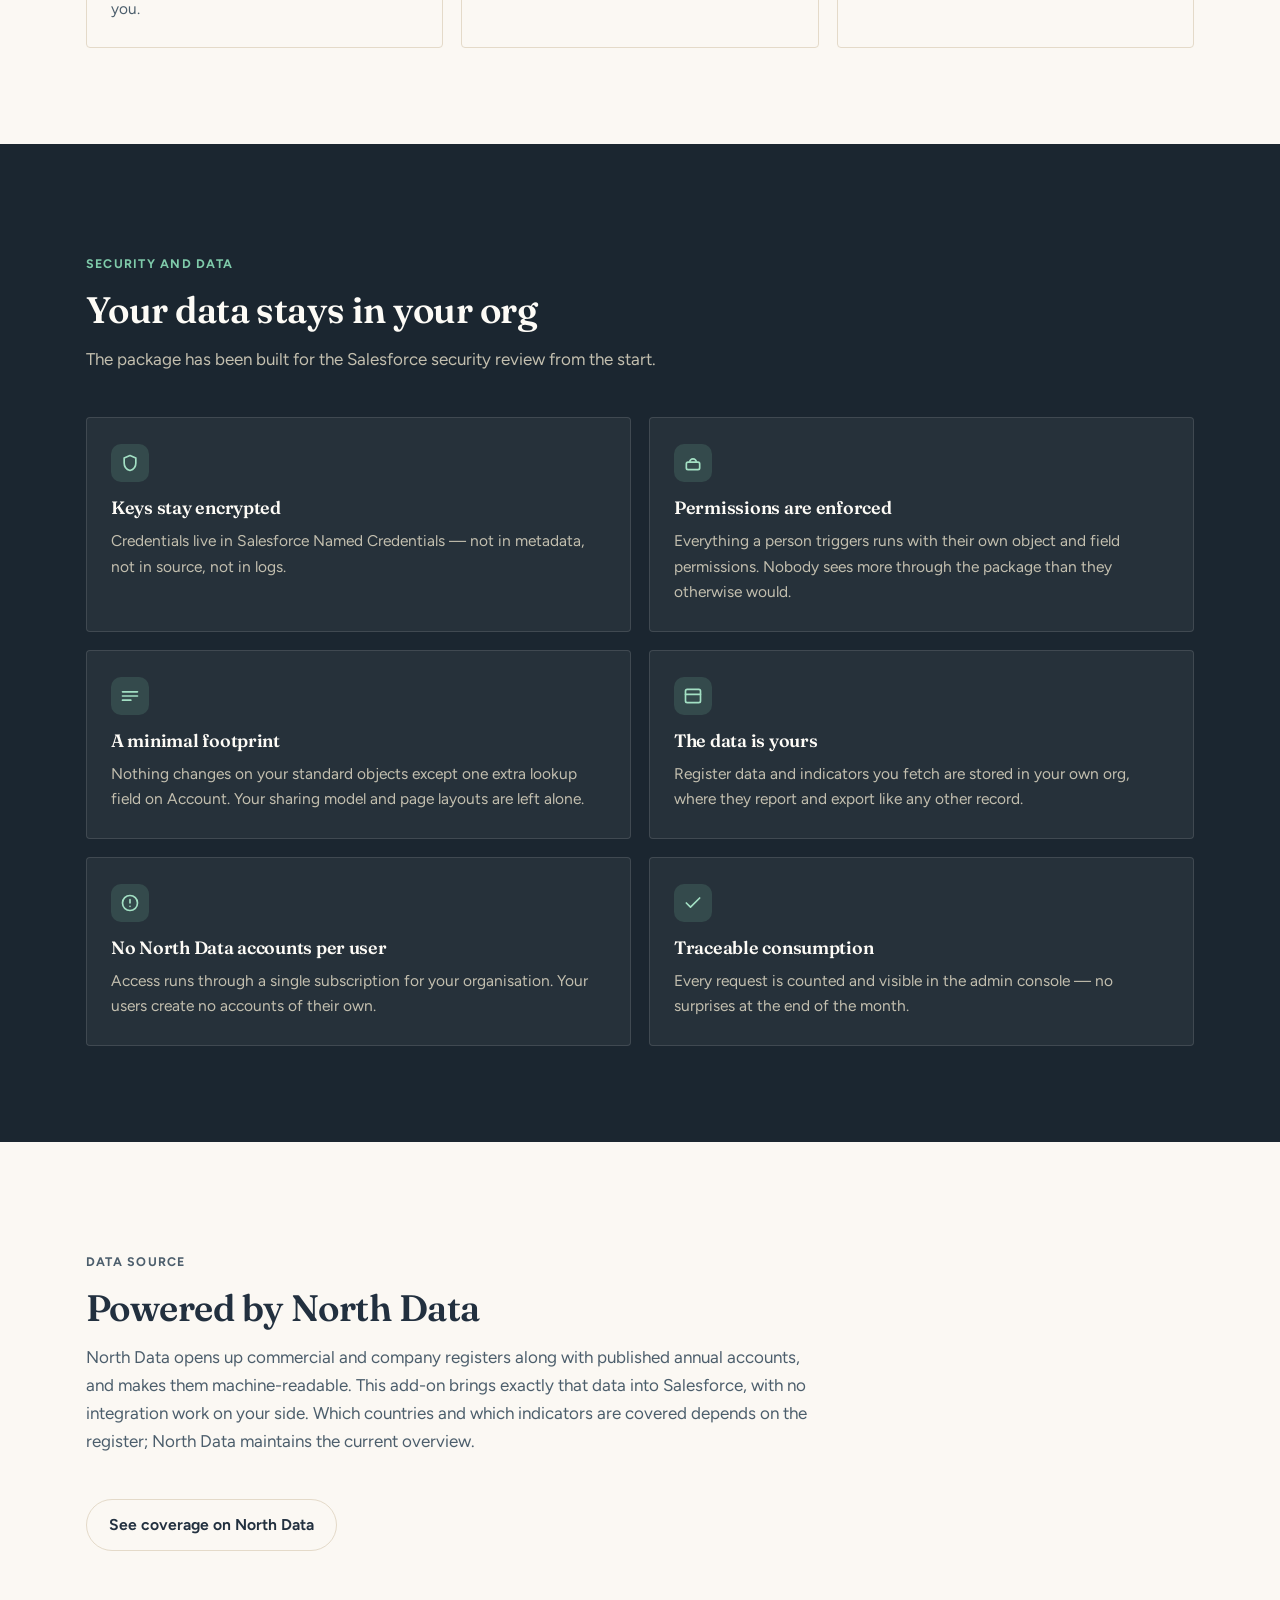
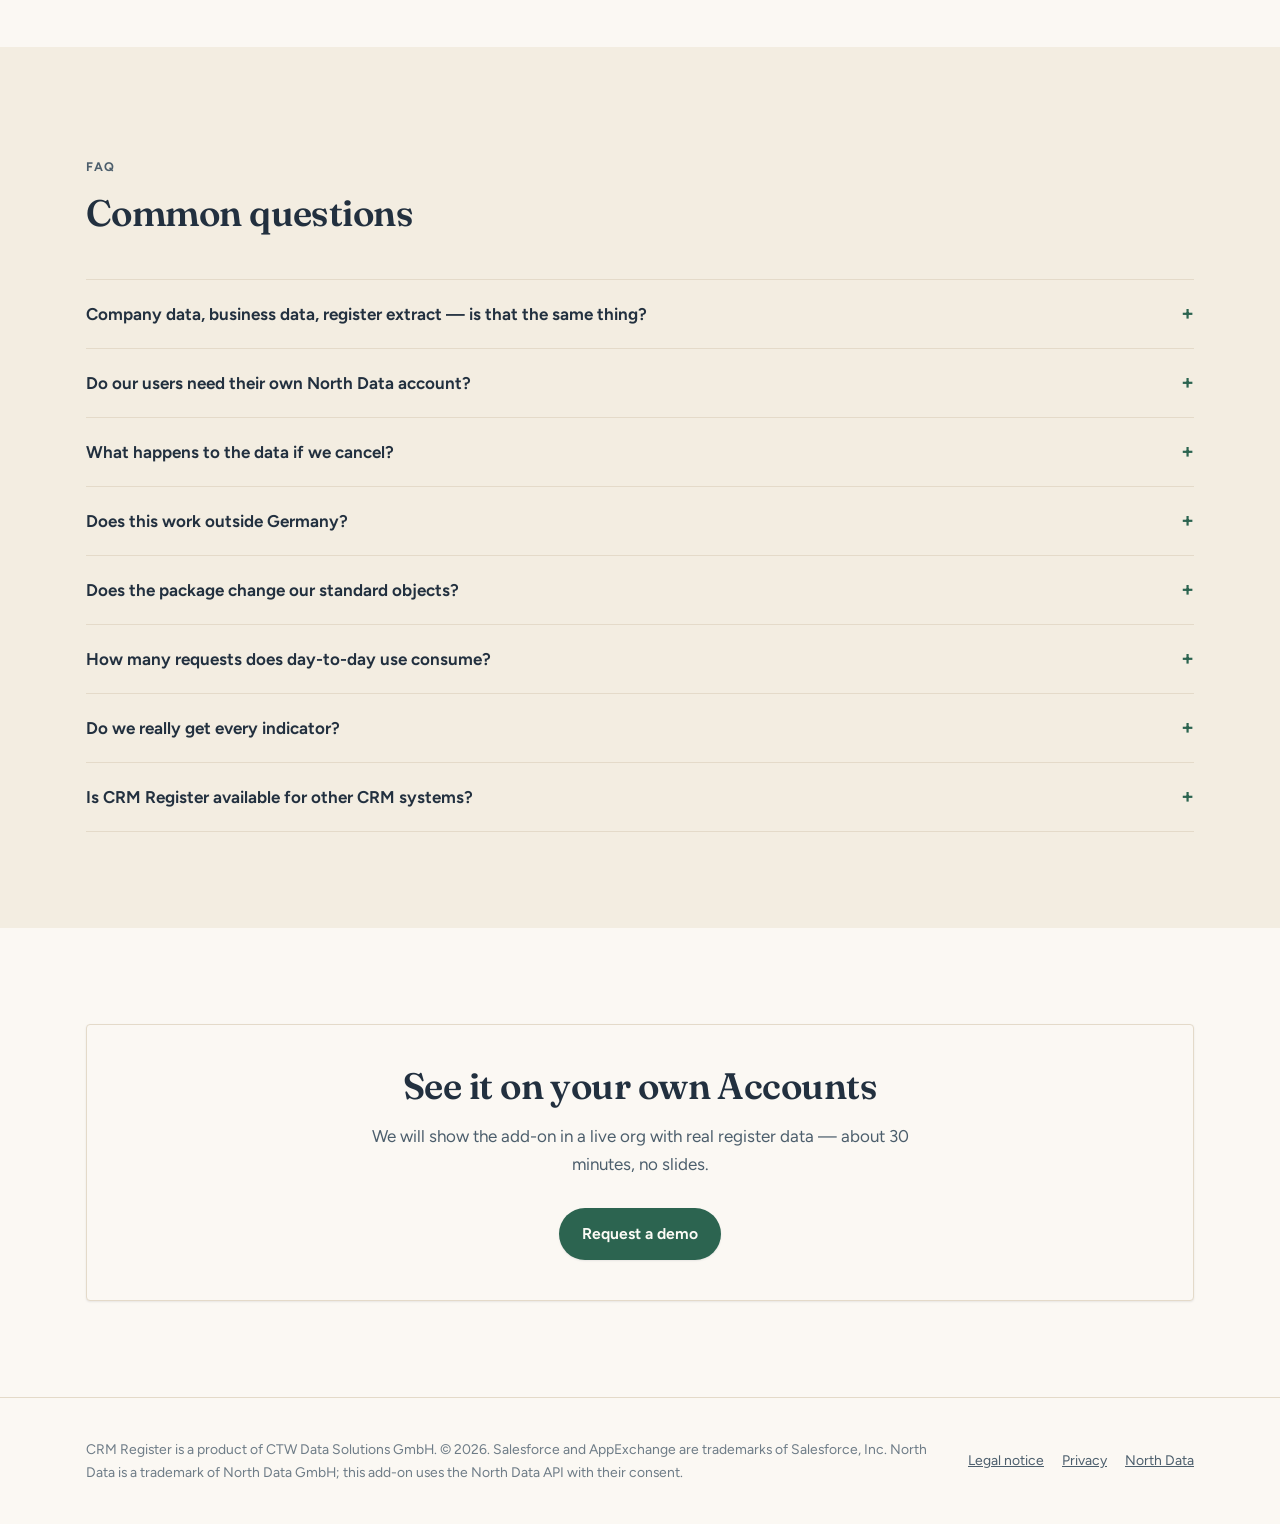
==== commit 6196b3b7: "Richtung D auf die Seite angewendet, SEO-Grundlagen" ====
--- a/index.html
+++ b/index.html
@@ -3,15 +3,45 @@
 <head>
 <meta charset="utf-8">
 <meta name="viewport" content="width=device-width, initial-scale=1">
-<title>CRM Register für Salesforce</title>
-<meta name="description" content="CRM Register für Salesforce, powered by North Data: verknüpft jeden Account mit seinem Handelsregistereintrag und hält Registerprofil, Anschrift und Bilanzkennzahlen aktuell.">
-<meta property="og:title" content="CRM Register für Salesforce">
+<title>Handelsregisterdaten im CRM – CRM Register für Salesforce</title>
+<meta name="description" content="CRM Register verknüpft Firmendaten und Unternehmensdaten aus dem Handelsregister direkt mit Ihrem CRM: Registerprofil, Anschrift und Bilanzkennzahlen am Account. Für Salesforce verfügbar, powered by North Data.">
+<meta property="og:title" content="Handelsregisterdaten im CRM – CRM Register für Salesforce">
 <meta property="og:url" content="https://crm-register.com/">
 <link rel="canonical" href="https://crm-register.com/">
-<meta property="og:description" content="Handelsregisterdaten direkt am Account — powered by North Data.">
+<meta property="og:description" content="Firmendaten und Unternehmensdaten aus dem Handelsregister direkt am CRM-Datensatz — powered by North Data.">
 <meta property="og:type" content="website">
+<meta property="og:image" content="https://crm-register.com/img/01-account-linked.png">
+<meta property="og:locale" content="de_DE">
+<meta property="og:locale:alternate" content="en_GB">
+<meta name="twitter:card" content="summary_large_image">
+<link rel="preconnect" href="https://fonts.googleapis.com">
+<link rel="preconnect" href="https://fonts.gstatic.com" crossorigin>
+<link href="https://fonts.googleapis.com/css2?family=Fraunces:opsz,wght@9..144,500;9..144,600;9..144,700&family=Figtree:wght@400;500;600;700&display=swap" rel="stylesheet">
 <link rel="stylesheet" href="styles.css">
-<link rel="icon" href="data:image/svg+xml,<svg xmlns='http://www.w3.org/2000/svg' viewBox='0 0 32 32'><rect width='32' height='32' rx='7' fill='%230d6e7a'/><path d='M9 10.5h14M9 15.5h10' stroke='white' stroke-width='2.2' stroke-linecap='round'/><path d='M9 20.5h5' stroke='white' stroke-width='2.2' stroke-linecap='round'/><path d='M17 20.8l2.6 2.6 5.4-5.8' fill='none' stroke='white' stroke-width='2.4' stroke-linecap='round' stroke-linejoin='round'/></svg>">
+<link rel="icon" href="data:image/svg+xml,<svg xmlns='http://www.w3.org/2000/svg' viewBox='0 0 32 32'><rect width='32' height='32' rx='7' fill='%232c6450'/><path d='M9 10.5h14M9 15.5h10' stroke='white' stroke-width='2.2' stroke-linecap='round'/><path d='M9 20.5h5' stroke='white' stroke-width='2.2' stroke-linecap='round'/><path d='M17 20.8l2.6 2.6 5.4-5.8' fill='none' stroke='white' stroke-width='2.4' stroke-linecap='round' stroke-linejoin='round'/></svg>">
+<script type="application/ld+json">
+{
+  "@context": "https://schema.org",
+  "@type": "SoftwareApplication",
+  "name": "CRM Register für Salesforce",
+  "applicationCategory": "BusinessApplication",
+  "operatingSystem": "Salesforce",
+  "description": "CRM Register verknüpft Firmendaten und Unternehmensdaten aus dem Handelsregister direkt mit dem CRM-Datensatz. Registerprofil, Anschrift und Bilanzkennzahlen werden automatisch aktuell gehalten.",
+  "url": "https://crm-register.com/",
+  "image": "https://crm-register.com/img/01-account-linked.png",
+  "inLanguage": ["de", "en"],
+  "offers": {
+    "@type": "Offer",
+    "category": "Subscription"
+  },
+  "publisher": {
+    "@type": "Organization",
+    "name": "CTW Data Solutions GmbH",
+    "url": "https://crm-register.com/"
+  }
+}
+</script>
+
 <script>
   /* Pick the language before first paint so the page never flashes the wrong one. */
   (function () {
@@ -32,7 +62,7 @@
   <nav class="nav">
     <a class="brand" href="#top">
       <svg width="28" height="28" viewBox="0 0 32 32" aria-hidden="true">
-        <rect width="32" height="32" rx="7" fill="#0d6e7a"/><path d="M9 10.5h14M9 15.5h10" stroke="#fff" stroke-width="2.2" stroke-linecap="round"/><path d="M9 20.5h5" stroke="#fff" stroke-width="2.2" stroke-linecap="round"/><path d="M17 20.8l2.6 2.6 5.4-5.8" fill="none" stroke="#fff" stroke-width="2.4" stroke-linecap="round" stroke-linejoin="round"/>
+        <rect width="32" height="32" rx="7" fill="#2c6450"/><path d="M9 10.5h14M9 15.5h10" stroke="#fff" stroke-width="2.2" stroke-linecap="round"/><path d="M9 20.5h5" stroke="#fff" stroke-width="2.2" stroke-linecap="round"/><path d="M17 20.8l2.6 2.6 5.4-5.8" fill="none" stroke="#fff" stroke-width="2.4" stroke-linecap="round" stroke-linejoin="round"/>
       </svg>
       <span data-lang="de">CRM Register</span>
       <span data-lang="en">CRM Register</span>
@@ -139,6 +169,10 @@
         <span data-lang="de">Firmendaten gehören ins CRM — nicht in einen zweiten Browser-Tab</span>
         <span data-lang="en">Company data belongs in the CRM — not in a second browser tab</span>
       </h2>
+      <p>
+        <span data-lang="de">Ob man es Handelsregisterauszug, Firmendaten oder Unternehmensdaten nennt — gemeint ist derselbe amtliche Eintrag. Er landet heute selten dort, wo er gebraucht wird.</span>
+        <span data-lang="en">Whether you call it a register extract, company data or business data — it is the same official entry. Today it rarely ends up where it is actually needed.</span>
+      </p>
     </div>
 
     <div class="grid cols-3">
@@ -470,7 +504,7 @@
       <p class="eyebrow"><span data-lang="de">Datenquelle</span><span data-lang="en">Data source</span></p>
       <h2><span data-lang="de">Powered by North Data</span><span data-lang="en">Powered by North Data</span></h2>
       <p>
-        <span data-lang="de">North Data erschließt Handels- und Unternehmensregister sowie veröffentlichte Jahresabschlüsse und macht sie maschinell auswertbar. Dieses Add-on bringt genau diese Daten in Salesforce — ohne dass Sie eine Zeile Integration bauen müssen. Welche Länder und welche Kennzahlen abgedeckt sind, hängt vom Register ab; die jeweils aktuelle Übersicht führt North Data selbst.</span>
+        <span data-lang="de">North Data erschließt Handels- und Unternehmensregister sowie veröffentlichte Jahresabschlüsse und macht die enthaltenen Firmendaten maschinell auswertbar. Dieses Add-on bringt genau diese Unternehmensdaten in Salesforce — ohne dass Sie eine Zeile Integration bauen müssen. Welche Länder und welche Kennzahlen abgedeckt sind, hängt vom Register ab; die jeweils aktuelle Übersicht führt North Data selbst.</span>
         <span data-lang="en">North Data opens up commercial and company registers along with published annual accounts, and makes them machine-readable. This add-on brings exactly that data into Salesforce, with no integration work on your side. Which countries and which indicators are covered depends on the register; North Data maintains the current overview.</span>
       </p>
     </div>
@@ -491,6 +525,10 @@
 
     <div class="faq">
       <details>
+        <summary><span data-lang="de">Firmendaten, Unternehmensdaten, Handelsregisterauszug — ist das dasselbe?</span><span data-lang="en">Company data, business data, register extract — is that the same thing?</span></summary>
+        <p><span data-lang="de">Ja. Gemeint ist in jedem Fall derselbe amtliche Eintrag im Handelsregister: Rechtsform, Registernummer, Anschrift und die veröffentlichten Kennzahlen. Wir verwenden die Begriffe bewusst nebeneinander, weil Teams je nach Abteilung unterschiedlich danach suchen.</span><span data-lang="en">Yes. In every case it is the same official entry in the commercial register: legal form, registration number, address and the published figures. We use the terms interchangeably because different teams search for the same thing in different words.</span></p>
+      </details>
+      <details>
         <summary><span data-lang="de">Brauchen unsere Nutzer ein eigenes North-Data-Konto?</span><span data-lang="en">Do our users need their own North Data account?</span></summary>
         <p><span data-lang="de">Nein. Ihre Organisation hat ein Abonnement, der Schlüssel wird einmal zentral hinterlegt. Für Ihre Nutzer gibt es kein zusätzliches Login und keinen zweiten Tab.</span><span data-lang="en">No. Your organisation holds one subscription and the key is entered centrally, once. For your users there is no extra login and no second tab.</span></p>
       </details>
@@ -513,6 +551,10 @@
       <details>
         <summary><span data-lang="de">Bekommen wir wirklich alle Kennzahlen?</span><span data-lang="en">Do we really get every indicator?</span></summary>
         <p><span data-lang="de">Ja. Es wird nicht auf eine Auswahl reduziert: Jede Kennzahl jedes verfügbaren Geschäftsjahres wird gespeichert und bleibt in Salesforce auswertbar. Die Diagramme zeigen die vier gängigsten, die Tabelle und das Datenmodell enthalten alle.</span><span data-lang="en">Yes. Nothing is reduced to a selection: every indicator of every available financial year is stored and remains reportable in Salesforce. The charts show the four most common ones; the table and the data model hold them all.</span></p>
+      </details>
+      <details>
+        <summary><span data-lang="de">Gibt es CRM Register auch für andere CRM-Systeme?</span><span data-lang="en">Is CRM Register available for other CRM systems?</span></summary>
+        <p><span data-lang="de">Der Start ist Salesforce. Weitere CRM-Systeme wie HubSpot sind in Planung. Melden Sie sich gerne, wenn Ihr System noch nicht dabei ist — das hilft uns bei der Reihenfolge.</span><span data-lang="en">We are starting with Salesforce. Further CRM systems such as HubSpot are planned. Let us know if yours is not yet on the list — it helps us decide the order.</span></p>
       </details>
     </div>
   </div>
--- a/styles.css
+++ b/styles.css
@@ -3,54 +3,68 @@
    Self-contained: no external fonts, no CDN, no build step.
    --------------------------------------------------------------- */
 
+/* Richtung D — "amtlich und warm": Struktur und Zahlentypografie der
+   amtlichen Richtung (A), Palette der zugewandten Richtung (C). Siehe das
+   Moodboard und docs/MARKETING.md. Sand statt Weiß, Moos statt Teal, kaum
+   Rundung, praktisch kein Schatten — Trennung läuft über Linien. */
 :root {
-  --ink: #0c1b22;
-  --ink-soft: #46606c;
-  --ink-faint: #7b929c;
-  --bg: #ffffff;
-  --bg-alt: #f3f7f8;
-  --bg-deep: #0c2730;
-  --line: #dde7ea;
-  --brand: #0d6e7a;
-  --brand-strong: #0a545e;
-  --brand-tint: #e3f2f3;
-  --accent: #d98324;
-  --shadow: 0 1px 2px rgba(12, 39, 48, .06), 0 12px 32px rgba(12, 39, 48, .09);
-  --shadow-lg: 0 2px 4px rgba(12, 39, 48, .06), 0 28px 60px rgba(12, 39, 48, .16);
-  --radius: 14px;
+  --ink: #22303f;
+  --ink-soft: #4c5e6c;
+  --ink-faint: #6e7c87;
+  --bg: #fbf8f3;
+  --bg-alt: #f3ede1;
+  --bg-deep: #1b2630;
+  --line: #e4dac9;
+  --brand: #2c6450;
+  --brand-strong: #1c4635;
+  --brand-tint: #dcebe2;
+  --accent: #d9a441;
+  --danger: #a33a2a;
+  /* Fast flach: eine knappe Kontur statt der weichen SaaS-Schatten, die hier
+     bewusst vermieden werden. */
+  --on-brand: #fdfbf6;
+  --shadow: 0 1px 2px rgba(34, 48, 63, .09);
+  --shadow-lg: 0 1px 2px rgba(34, 48, 63, .07), 0 10px 24px rgba(34, 48, 63, .08);
+  --radius: 4px;
   --maxw: 1140px;
 }
 
 @media (prefers-color-scheme: dark) {
   :root:not([data-theme="light"]) {
-    --ink: #e8f1f3;
-    --ink-soft: #a7bfc7;
-    --ink-faint: #7d96a0;
-    --bg: #0b171c;
-    --bg-alt: #101f26;
-    --bg-deep: #081317;
-    --line: #1e343d;
-    --brand: #4fc3cf;
-    --brand-strong: #7adbe5;
-    --brand-tint: #11303a;
-    --shadow: 0 1px 2px rgba(0, 0, 0, .4), 0 12px 32px rgba(0, 0, 0, .45);
-    --shadow-lg: 0 2px 4px rgba(0, 0, 0, .4), 0 28px 60px rgba(0, 0, 0, .55);
+    --ink: #f2eee4;
+    --ink-soft: #c7c0af;
+    --ink-faint: #8d8a7e;
+    --bg: #171f29;
+    --bg-alt: #1d2630;
+    --bg-deep: #0f151c;
+    --line: #2e3b46;
+    --brand: #74c49e;
+    --brand-strong: #9bdcbc;
+    --brand-tint: #1f3a30;
+    --accent: #e3b968;
+    --danger: #d88871;
+    --on-brand: #0f151c;
+    --shadow: 0 1px 2px rgba(0, 0, 0, .4);
+    --shadow-lg: 0 1px 2px rgba(0, 0, 0, .4), 0 10px 24px rgba(0, 0, 0, .35);
   }
 }
 
 :root[data-theme="dark"] {
-  --ink: #e8f1f3;
-  --ink-soft: #a7bfc7;
-  --ink-faint: #7d96a0;
-  --bg: #0b171c;
-  --bg-alt: #101f26;
-  --bg-deep: #081317;
-  --line: #1e343d;
-  --brand: #4fc3cf;
-  --brand-strong: #7adbe5;
-  --brand-tint: #11303a;
-  --shadow: 0 1px 2px rgba(0, 0, 0, .4), 0 12px 32px rgba(0, 0, 0, .45);
-  --shadow-lg: 0 2px 4px rgba(0, 0, 0, .4), 0 28px 60px rgba(0, 0, 0, .55);
+  --ink: #f2eee4;
+  --ink-soft: #c7c0af;
+  --ink-faint: #8d8a7e;
+  --bg: #171f29;
+  --bg-alt: #1d2630;
+  --bg-deep: #0f151c;
+  --line: #2e3b46;
+  --brand: #74c49e;
+  --brand-strong: #9bdcbc;
+  --brand-tint: #1f3a30;
+  --accent: #e3b968;
+  --danger: #d88871;
+  --on-brand: #0f151c;
+  --shadow: 0 1px 2px rgba(0, 0, 0, .4);
+  --shadow-lg: 0 1px 2px rgba(0, 0, 0, .4), 0 10px 24px rgba(0, 0, 0, .35);
 }
 
 /* --- language switching -------------------------------------- */
@@ -66,17 +80,22 @@
   margin: 0;
   background: var(--bg);
   color: var(--ink);
-  font-family: -apple-system, BlinkMacSystemFont, "Segoe UI", Roboto,
-    "Helvetica Neue", Arial, sans-serif;
+  font-family: "Figtree", -apple-system, BlinkMacSystemFont, "Segoe UI",
+    Roboto, "Helvetica Neue", Arial, sans-serif;
   font-size: 17px;
   line-height: 1.65;
   -webkit-font-smoothing: antialiased;
 }
 
-h1, h2, h3 { line-height: 1.18; letter-spacing: -.02em; margin: 0; }
-h1 { font-size: clamp(2.1rem, 5.2vw, 3.4rem); font-weight: 760; }
-h2 { font-size: clamp(1.55rem, 3.4vw, 2.3rem); font-weight: 720; }
-h3 { font-size: 1.12rem; font-weight: 680; }
+h1, h2, h3 {
+  font-family: "Fraunces", Georgia, serif;
+  line-height: 1.16;
+  letter-spacing: -.015em;
+  margin: 0;
+}
+h1 { font-size: clamp(2.1rem, 5.2vw, 3.4rem); font-weight: 600; }
+h2 { font-size: clamp(1.55rem, 3.4vw, 2.3rem); font-weight: 600; }
+h3 { font-size: 1.12rem; font-weight: 600; }
 p { margin: 0; }
 
 a { color: var(--brand); }
@@ -109,7 +128,7 @@
   z-index: 50;
   background: color-mix(in srgb, var(--bg) 88%, transparent);
   backdrop-filter: saturate(160%) blur(12px);
-  border-bottom: 1px solid var(--line);
+  border-bottom: 3px double var(--line);
 }
 
 .nav {
@@ -164,7 +183,7 @@
   padding: 5px 13px;
   cursor: pointer;
 }
-.lang button[aria-pressed="true"] { background: var(--brand); color: #fff; }
+.lang button[aria-pressed="true"] { background: var(--brand); color: var(--on-brand); }
 
 /* --- buttons -------------------------------------------------- */
 .btn {
@@ -182,7 +201,7 @@
   transition: transform .12s ease, box-shadow .12s ease;
 }
 .btn:hover { transform: translateY(-1px); }
-.btn-primary { background: var(--brand); color: #fff; box-shadow: var(--shadow); }
+.btn-primary { background: var(--brand); color: var(--on-brand); box-shadow: var(--shadow); }
 .btn-primary:hover { background: var(--brand-strong); }
 .btn-ghost { border-color: var(--line); color: var(--ink); background: var(--bg); }
 .btn-sm { padding: 8px 16px; font-size: .88rem; }
@@ -268,7 +287,14 @@
 @media (min-width: 980px) { .stats { grid-template-columns: repeat(4, 1fr); } }
 
 .stat { background: var(--bg); padding: 24px 22px; }
-.stat b { display: block; font-size: 1.6rem; font-weight: 740; letter-spacing: -.02em; }
+.stat b {
+  display: block;
+  font-family: "Fraunces", Georgia, serif;
+  font-variant-numeric: tabular-nums;
+  font-size: 1.6rem;
+  font-weight: 600;
+  letter-spacing: -.01em;
+}
 .stat span { display: block; margin-top: 6px; font-size: .9rem; color: var(--ink-soft); }
 
 /* --- generic card grid ---------------------------------------- */
@@ -349,7 +375,7 @@
   height: 32px;
   border-radius: 50%;
   background: var(--brand);
-  color: #fff;
+  color: var(--on-brand);
   font-weight: 700;
   font-size: .92rem;
   margin-bottom: 16px;
@@ -358,13 +384,13 @@
 .step p { color: var(--ink-soft); font-size: .96rem; }
 
 /* --- dark band ------------------------------------------------ */
-.band { background: var(--bg-deep); color: #e9f3f5; }
-.band h2, .band h3 { color: #fff; }
-.band p { color: #a9c3ca; }
-.band .eyebrow { color: #68cfdb; }
-.band .card { background: rgba(255, 255, 255, .045); border-color: rgba(255, 255, 255, .11); }
-.band .card p { color: #a9c3ca; }
-.band .icon { background: rgba(104, 207, 219, .16); color: #8fe0ea; }
+.band { background: var(--bg-deep); color: #f0ece1; }
+.band h2, .band h3 { color: #fdfbf6; }
+.band p { color: #c3bfaf; }
+.band .eyebrow { color: #7fcbaa; }
+.band .card { background: rgba(251, 248, 243, .05); border-color: rgba(251, 248, 243, .12); }
+.band .card p { color: #c3bfaf; }
+.band .icon { background: rgba(127, 203, 170, .16); color: #a3e0c4; }
 
 /* --- faq ------------------------------------------------------ */
 .faq { border-top: 1px solid var(--line); }
